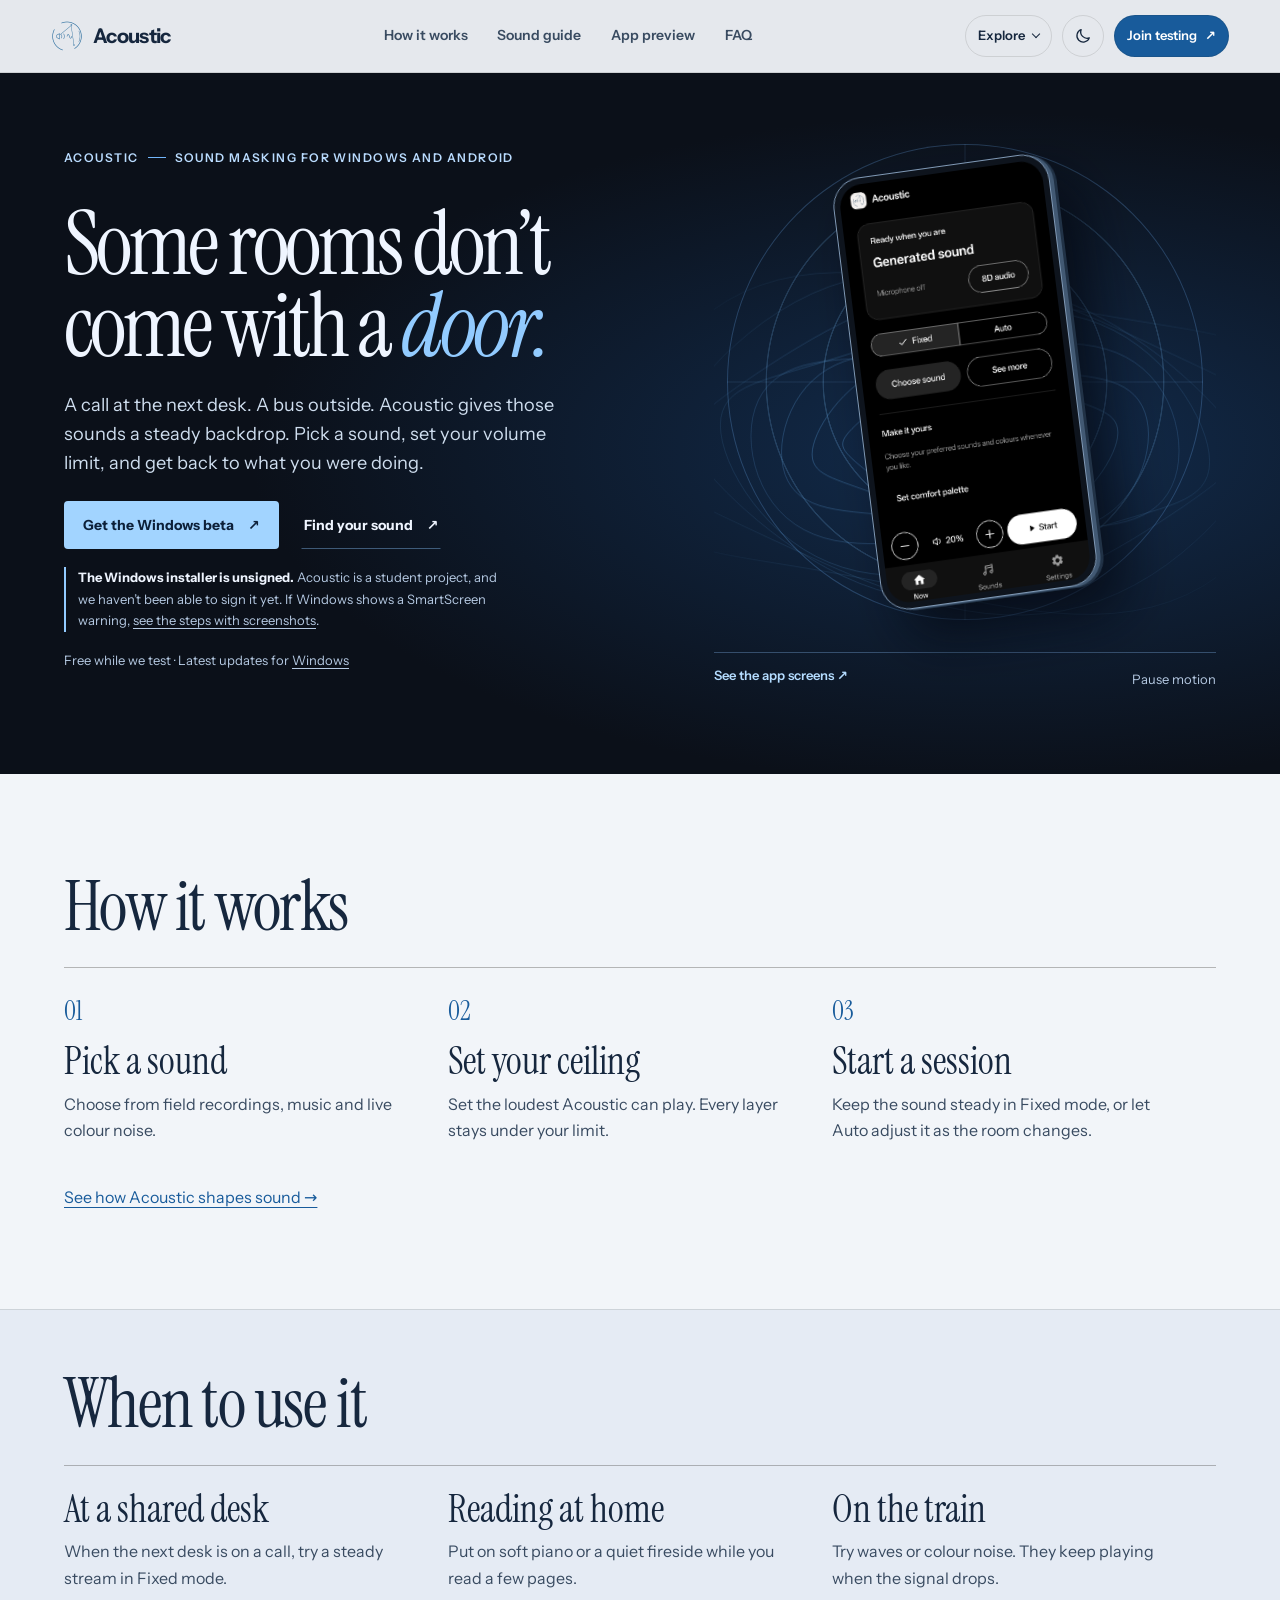
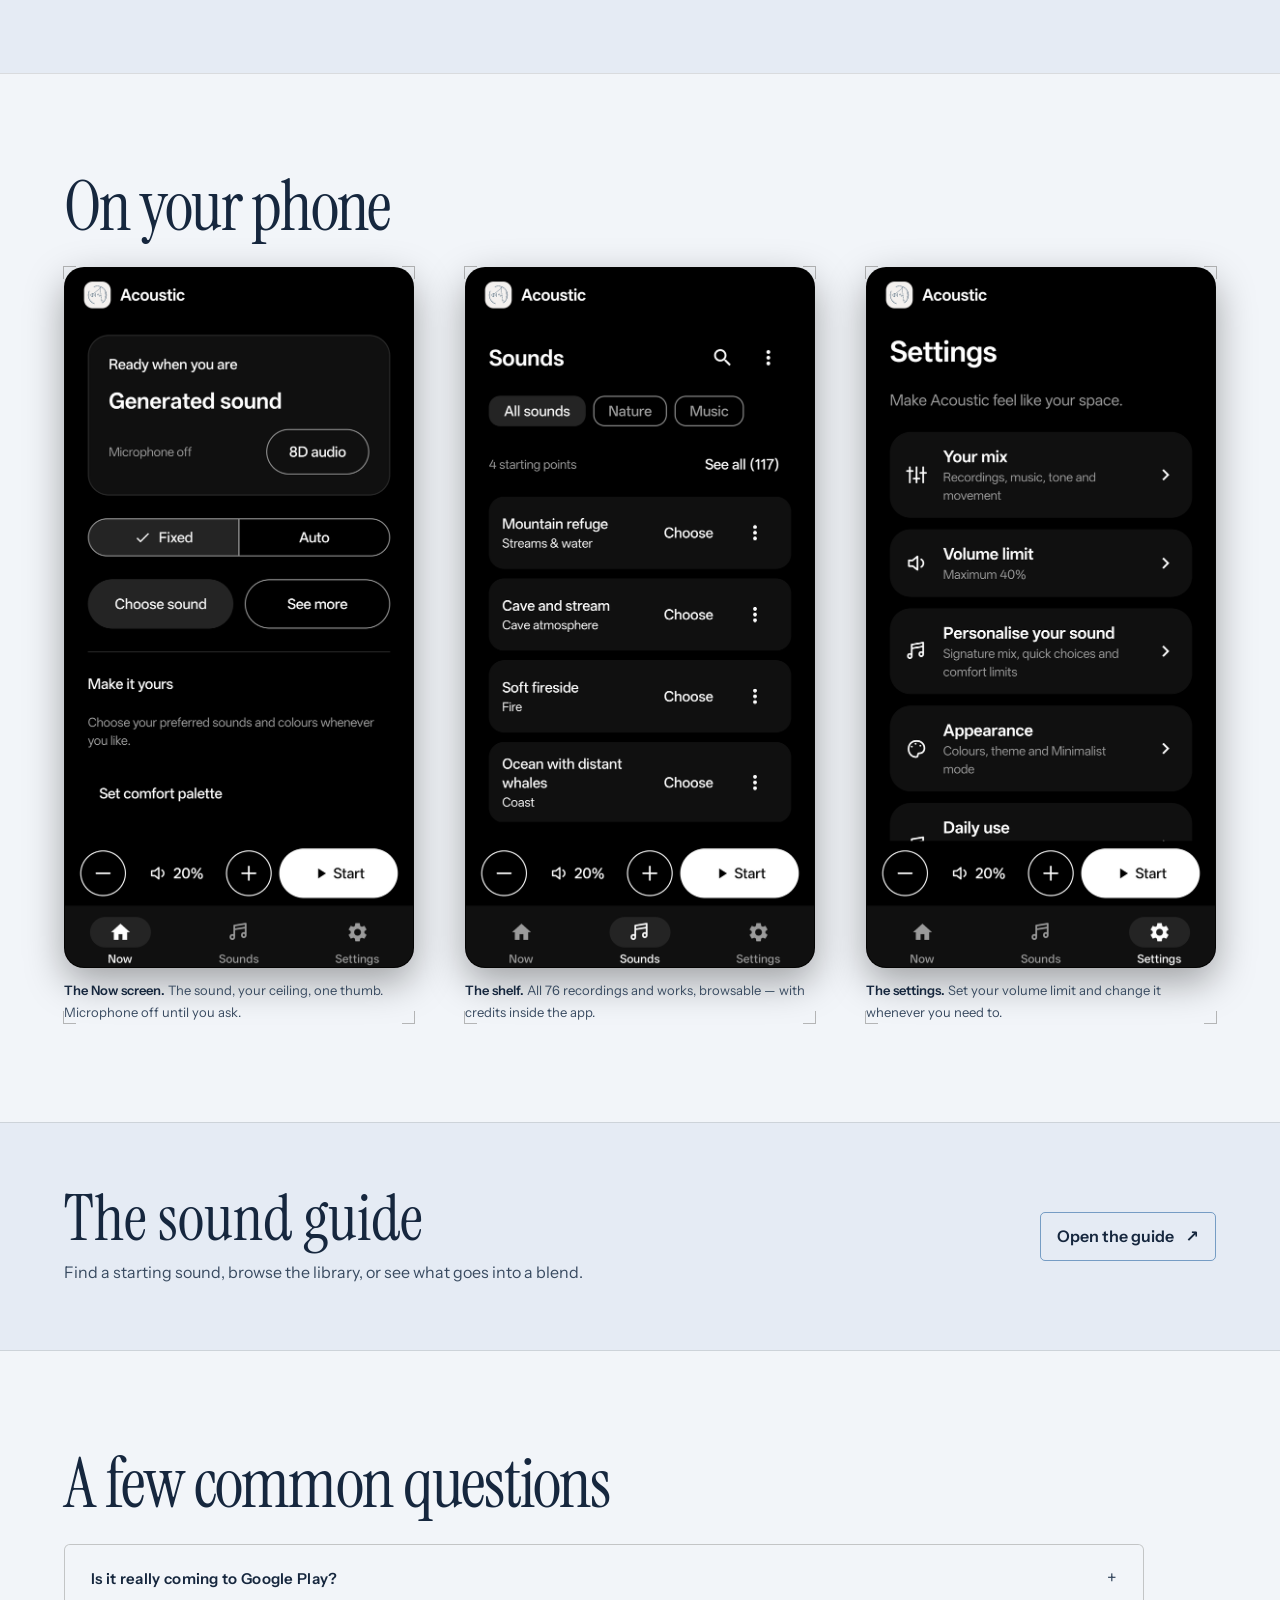
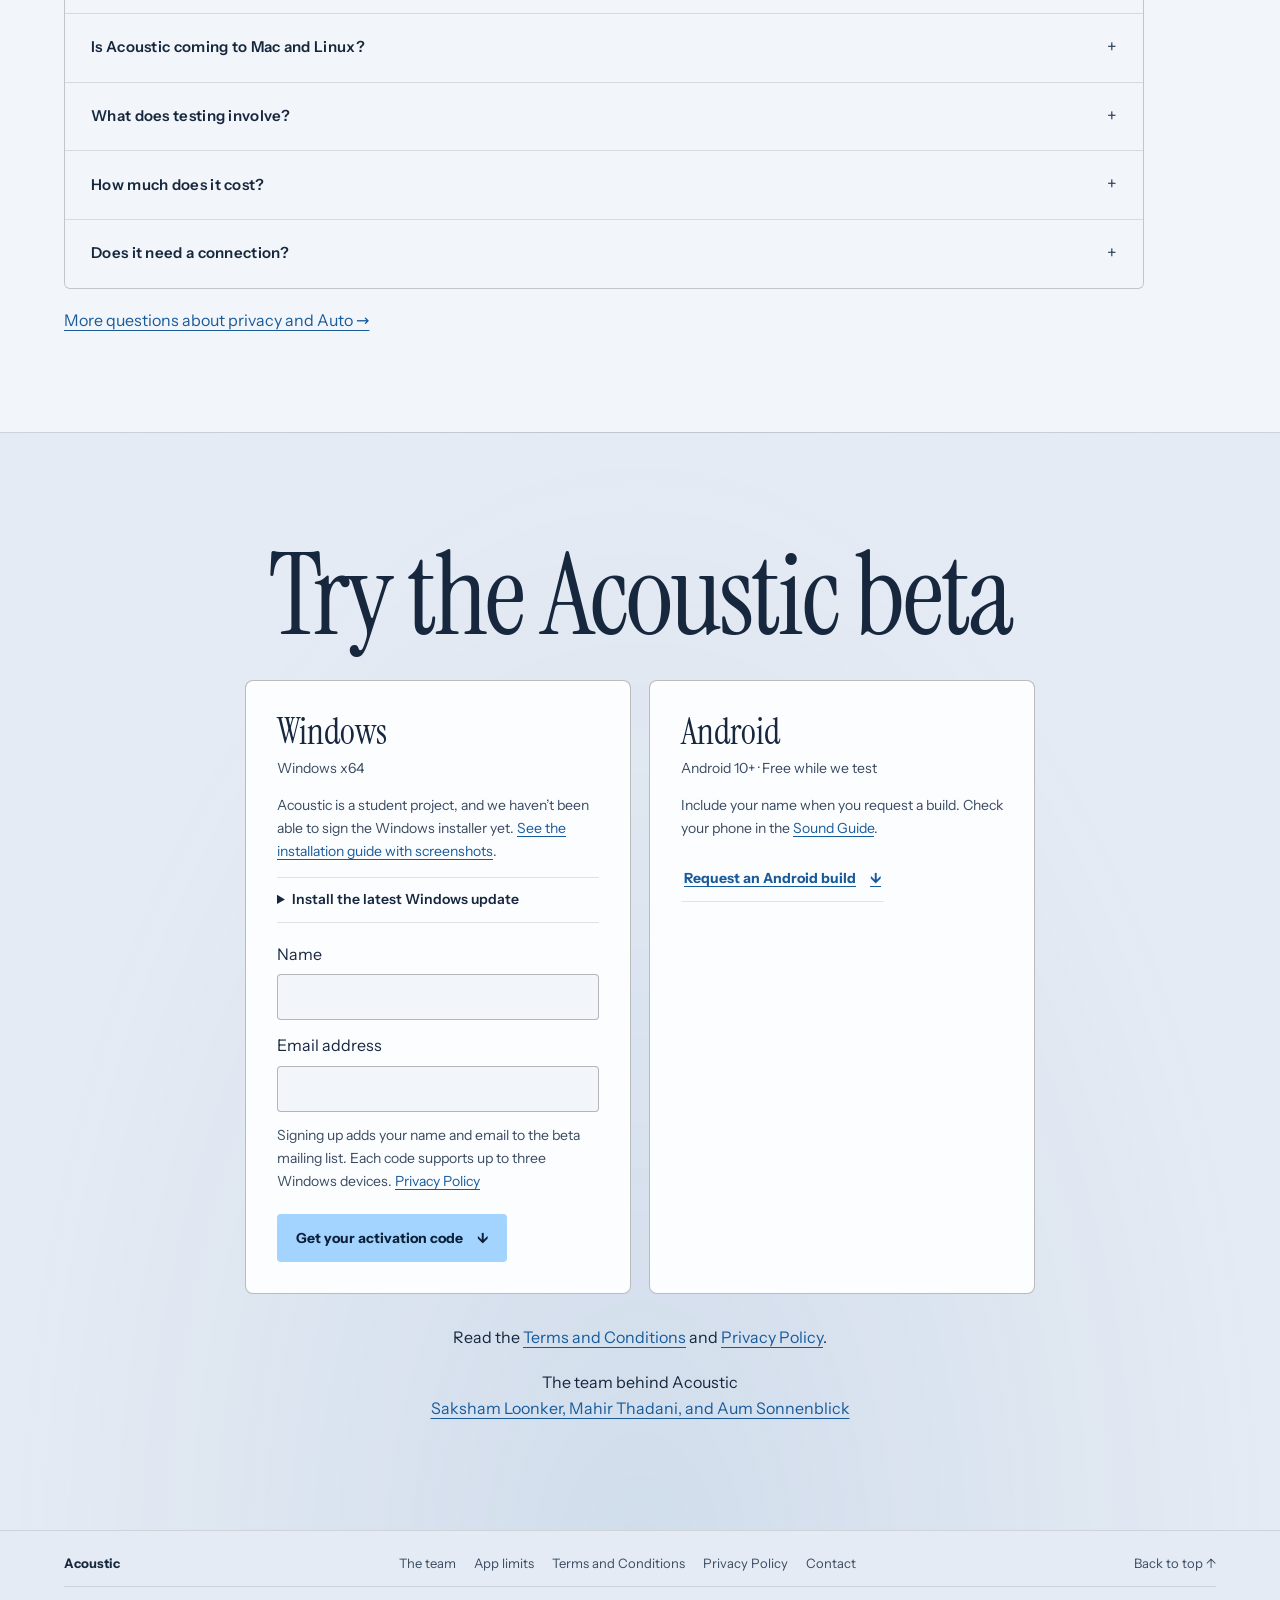
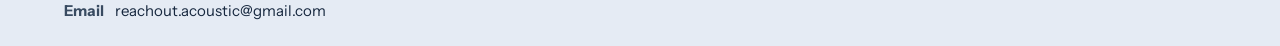
==== index.html @ 2e159227 "Pause public Mac beta downloads during startup verification" ====
<!DOCTYPE html>
<html lang="en">
<head>
  <meta charset="utf-8">
  <meta name="viewport" content="width=device-width, initial-scale=1">
  <title>Acoustic — a quieter room for noisy places</title>
  <meta name="description" content="Acoustic is a sound-masking app for Windows and Android with bundled recordings, generated noise, and a volume limit you set. Free during beta.">
  <meta name="theme-color" media="(prefers-color-scheme: light)" content="#f2f5f9">
<meta name="theme-color" media="(prefers-color-scheme: dark)" content="#0b1019">
<script>
  (function () {
    try {
      var saved = localStorage.getItem("acoustic-theme");
      var theme = (saved === "light" || saved === "dark") ? saved : (window.matchMedia("(prefers-color-scheme: light)").matches ? "light" : "dark");
      document.documentElement.setAttribute("data-theme", theme);
    } catch (e) {
      document.documentElement.setAttribute("data-theme", "dark");
    }
  })();
</script>
  <link rel="icon" type="image/png" sizes="64x64" href="favicon.png">
  <link rel="apple-touch-icon" href="apple-touch-icon.png">
  <meta property="og:type" content="website">
  <meta property="og:title" content="Acoustic — a quieter room for noisy places">
  <meta property="og:description" content="Sound masking for Windows and Android. Bundled sounds, optional Auto, and free beta access.">
  <meta property="og:image" content="assets/og-image.png">
  <meta name="twitter:card" content="summary_large_image">
  <link rel="stylesheet" href="styles.css">
</head>
<body>

<a class="skip-link" href="#top">Skip to main content</a>
<div class="circle-cursor" aria-hidden="true"><i></i><b></b></div>
<header class="site-head" id="siteHead">
  <div class="head-inner">
    <a class="site-logo" href="#top" aria-label="Acoustic home">
      <img class="logo-mark logo-ondark" src="assets/logo-mark-ondark.png" alt="" width="32" height="32">
      <img class="logo-mark logo-onlight" src="assets/logo-mark-onlight.png" alt="" width="32" height="32">
      <span class="logo-word">Acoustic</span>
    </a>
    <nav class="site-nav" aria-label="Main navigation">
      <a href="#how">How it works</a>
      <a href="guide.html">Sound guide</a>
      <a href="#app">App preview</a>
      <a href="#questions">FAQ</a>
    </nav>
    <div class="head-meta">
      <details class="nav-menu" id="sectionMenu">
        <summary>Explore <span aria-hidden="true"></span></summary>
        <nav class="nav-menu-links" aria-label="Explore Acoustic">
          <a href="#how">How it works</a>
          <a href="#app">App preview</a>
          <a href="#questions">Common questions</a>
          <a href="guide.html">Sound guide</a>
          <a href="guide.html#picker">Find your sound</a>
          <a href="#windows-update">Install latest Windows update</a>
          <a href="#mac-update" data-mac-entry hidden>Install latest Mac update</a>
          <a href="#get">Join testing</a>
        </nav>
      </details>
      <button type="button" class="theme-toggle" id="themeToggle" aria-pressed="false" aria-label="Toggle light and dark mode" title="Toggle light and dark mode">
        <svg class="theme-sun" width="18" height="18" viewBox="0 0 24 24" fill="none" stroke="currentColor" stroke-width="1.7" stroke-linecap="round" aria-hidden="true"><circle cx="12" cy="12" r="4.2"/><path d="M12 2v3M12 19v3M2 12h3M19 12h3M4 4l2 2M18 18l2 2M4 20l2-2M18 6l2-2"/></svg>
        <svg class="theme-moon" width="18" height="18" viewBox="0 0 24 24" fill="none" stroke="currentColor" stroke-width="1.7" stroke-linecap="round" stroke-linejoin="round" aria-hidden="true"><path d="M20.4 14.5A8.5 8.5 0 0 1 9.5 3.6a8.5 8.5 0 1 0 10.9 10.9z"/></svg>
      </button>
      <a class="head-cta" href="#get">Join testing <span aria-hidden="true">&nearr;</span></a>
    </div>
  </div>
  <div class="reading-progress" aria-hidden="true"></div>
</header>

<main id="top" tabindex="-1">
  <section class="hero" aria-labelledby="heroTitle">
    <div class="hero-content">
      <div class="hero-brand">
        <p class="hero-kicker">Acoustic <span aria-hidden="true"></span> Sound masking for Windows<span data-mac-entry hidden>, Mac,</span> and Android</p>
        <h1 class="hero-title" id="heroTitle">Some rooms don&rsquo;t<br>come with a <em>door.</em></h1>
        <p class="hero-sub">A call at the next desk. A bus outside. Acoustic gives those sounds a steady backdrop. Pick a sound, set your volume limit, and get back to what you were doing.</p>
        <div class="hero-actions">
          <a class="btn-primary" href="#windows-beta">Get the Windows beta <span aria-hidden="true">&nearr;</span></a>
          <a class="btn-primary" href="#mac-beta" data-mac-entry hidden>Get the Mac beta <span aria-hidden="true">&nearr;</span></a>
          <a class="btn-secondary" href="guide.html#picker">Find your sound <span aria-hidden="true">&nearr;</span></a>
        </div>
        <p class="hero-note hero-install-note"><strong>The Windows installer is unsigned.</strong> Acoustic is a student project, and we haven&rsquo;t been able to sign it yet. If Windows shows a SmartScreen warning, <a href="guide.html#windows-install">see the steps with screenshots</a>.</p>
        <p class="hero-note">Free while we test &middot; Latest updates for <a href="#windows-update">Windows</a><span data-mac-entry hidden> and <a href="#mac-update">Mac</a></span></p>
      </div>
      <figure class="hero-visual">
        <div class="phone-stage">
          <div class="phone-rings" aria-hidden="true"></div>
          <canvas class="hero-wavefield" aria-hidden="true"></canvas>
          <div class="phone-float">
            <a class="hero-phone" href="#app" aria-label="Explore the Acoustic app screens">
              <img src="assets/screenshots/now.png" alt="Acoustic&rsquo;s Now screen with sound and playback controls" width="720" height="1447" fetchpriority="high">
            </a>
          </div>
        </div>
        <figcaption>
          <a href="#app">See the app screens <span aria-hidden="true">&nearr;</span></a>
          <button class="motion-toggle" type="button" hidden>Pause motion</button>
        </figcaption>
      </figure>
    </div>
  </section>

  <section class="band" id="how">
    <div class="wrap">
      <div class="sec-head"><h2>How it works</h2></div>
      <ol class="cover-steps">
        <li><h3>Pick a sound</h3><p>Choose from field recordings, music and live colour noise.</p></li>
        <li><h3>Set your ceiling</h3><p>Set the loudest Acoustic can play. Every layer stays under your limit.</p></li>
        <li><h3>Start a session</h3><p>Keep the sound steady in Fixed mode, or let Auto adjust it as the room changes.</p></li>
      </ol>
      <p class="guide-link"><a href="guide.html#shaping">See how Acoustic shapes sound &rarr;</a></p>
    </div>
  </section>
  <section class="band room-band" aria-labelledby="roomHeading">
    <div class="wrap">
      <div class="sec-head"><h2 id="roomHeading">When to use it</h2></div>
      <ul class="cover-steps" role="list">
        <li><h3>At a shared desk</h3><p>When the next desk is on a call, try a steady stream in Fixed mode.</p></li>
        <li><h3>Reading at home</h3><p>Put on soft piano or a quiet fireside while you read a few pages.</p></li>
        <li><h3>On the train</h3><p>Try waves or colour noise. They keep playing when the signal drops.</p></li>
      </ul>
    </div>
  </section>
  <section class="band" id="app">
    <div class="wrap">
      <div class="sec-head"><h2>On your phone</h2></div>
      <div class="plates">
        <figure class="plate plate-tilt-l specimen-frame" data-ticks>
          <img src="assets/screenshots/now.png" alt="The Now screen: current sound, Fixed and Auto choices, transport controls, and volume" loading="lazy" width="720" height="1447">
          <figcaption><b>The Now screen.</b> The sound, your ceiling, one thumb. Microphone off until you ask.</figcaption>
        </figure>
        <figure class="plate plate-tilt-r specimen-frame" data-ticks>
          <img src="assets/screenshots/sounds.png" alt="Sounds screen: searchable library of field recordings and music" loading="lazy" width="720" height="1447">
          <figcaption><b>The shelf.</b> All 76 recordings and works, browsable — with credits inside the app.</figcaption>
        </figure>
        <figure class="plate plate-tilt-l2 specimen-frame" data-ticks>
          <img src="assets/screenshots/settings.png" alt="Settings screen in greyscale: appearance, volume limit, daily use" loading="lazy" width="720" height="1447">
          <figcaption><b>The settings.</b> Set your volume limit and change it whenever you need to.</figcaption>
        </figure>
      </div>
    </div>
  </section>
  <section class="cover-guide" aria-labelledby="guideHeading">
    <div class="wrap">
      <div>
        <h2 id="guideHeading">The sound guide</h2>
        <p>Find a starting sound, browse the library, or see what goes into a blend.</p>
      </div>
      <a href="guide.html">Open the guide <span aria-hidden="true">&nearr;</span></a>
    </div>
  </section>
  <section class="band" id="questions">
    <div class="wrap">
      <div class="sec-head"><h2>A few common questions</h2></div>
      <div class="qa">
        <details>
          <summary><span>Is it really coming to Google Play?</span><span class="pm" aria-hidden="true">+</span></summary>
          <p>We plan to release the Android app on Google Play. For now, you can <a href="#contact">request an Android beta build by email</a>.</p>
        </details>
        <details>
          <summary><span>Is Acoustic coming to Mac and Linux?</span><span class="pm" aria-hidden="true">+</span></summary>
          <p data-mac-faq>Yes. We plan to release Acoustic for macOS and Linux. We&rsquo;ll post beta download links here when those builds are ready.</p>
        </details>
        <details>
          <summary><span>What does testing involve?</span><span class="pm" aria-hidden="true">+</span></summary>
          <p>For Windows, sign up to get your activation code and installer. For Android, email us with the subject <b>Acoustic try-out</b> and include your name. You can stop testing at any time.</p>
        </details>
        <details>
          <summary><span>How much does it cost?</span><span class="pm" aria-hidden="true">+</span></summary>
          <p data-beta-cost>The Windows and Android betas are free.</p>
        </details>
        <details>
          <summary><span>Does it need a connection?</span><span class="pm" aria-hidden="true">+</span></summary>
          <p>Android runs offline. <span data-desktop-network>The Windows beta needs internet to activate and check access periodically.</span> Playback and sound processing happen on your device, and the sounds are bundled with the app.</p>
        </details>
      </div>
      <p class="guide-link"><a href="guide.html#questions">More questions about privacy and Auto &rarr;</a></p>
    </div>
  </section>
  <section class="access" id="get">
    <h2 class="access-title">Try the Acoustic beta</h2>
    <div class="beta-options">
      <div class="beta-option" id="windows-beta">
        <h3 data-desktop-beta-title>Windows</h3>
        <p data-windows-version>Windows x64</p>
        <p data-mac-beta-note hidden><span data-mac-version></span> &middot; <a href="#mac-beta">Get the Mac beta</a> &middot; <a href="guide.html#mac-install">Mac installation guide</a></p>
        <p>Acoustic is a student project, and we haven&rsquo;t been able to sign the Windows installer yet. <a href="guide.html#windows-install">See the installation guide with screenshots</a>.</p>
        <details class="beta-update" id="windows-update">
          <summary data-desktop-update-title>Install the latest Windows update</summary>
          <p>Use your saved activation code to download the latest installer. Quit Acoustic, then run the installer. If an older build rejects your code, update and use the same code again.</p>
          <form id="windowsUpdateForm" method="post" action="https://qsycldeqkdgteccdpsty.supabase.co/functions/v1/windows-beta">
            <div class="beta-platform" id="mac-update" data-platform-choice hidden>
              <label for="betaUpdatePlatform">Operating system</label>
              <select id="betaUpdatePlatform" name="platform">
                <option value="windows">Windows</option>
                <option value="macos">macOS</option>
              </select>
            </div>
            <label for="windowsUpdateCode">Saved activation code</label>
            <input id="windowsUpdateCode" name="activationCode" type="text" autocomplete="off" spellcheck="false" autocapitalize="off" maxlength="64" required>
            <button class="btn-primary" type="submit" disabled>Get the update <span aria-hidden="true">&darr;</span></button>
            <p class="beta-status" id="windowsUpdateStatus" role="status"></p>
            <a id="windowsUpdateDownload" class="btn-primary" hidden>Download the update <span aria-hidden="true">&darr;</span></a>
          </form>
          <p>Need an activation code? <a href="#windowsBetaForm">Sign up below</a>.</p>
        </details>
        <form id="windowsBetaForm" method="post" action="https://qsycldeqkdgteccdpsty.supabase.co/functions/v1/windows-beta">
          <div class="beta-platform" id="mac-beta" data-platform-choice hidden>
            <label for="betaSignupPlatform">Operating system</label>
            <select id="betaSignupPlatform" name="platform">
              <option value="windows">Windows</option>
              <option value="macos">macOS</option>
            </select>
          </div>
          <label for="betaName">Name</label>
          <input id="betaName" name="name" autocomplete="name" maxlength="120" required>
          <label for="betaEmail">Email address</label>
          <input id="betaEmail" name="email" type="email" autocomplete="email" maxlength="254" required>
          <div hidden><input name="website" tabindex="-1" autocomplete="off"></div>
          <p>Signing up adds your name and email to the beta mailing list. Each code supports up to three <span data-beta-device-copy>Windows devices</span>. <a href="legal.html#privacy">Privacy Policy</a></p>
          <button class="btn-primary" type="submit" disabled>Get your activation code <span aria-hidden="true">&darr;</span></button>
          <p class="beta-status" id="windowsBetaStatus" role="status"></p>
          <div id="windowsBetaResult" hidden>
            <label for="windowsBetaCode">Your activation code</label>
            <input id="windowsBetaCode" type="text" readonly spellcheck="false">
            <button id="windowsBetaCopy" type="button">Copy code</button>
            <p>Save this code somewhere private. After installing, paste it into Acoustic and choose <b>Check access</b>.</p>
            <a id="windowsBetaDownload" class="btn-primary"><span data-installer-name>Download the Windows installer</span> <span aria-hidden="true">&darr;</span></a>
          </div>
          <noscript><p>Enable JavaScript to sign up and download the Windows beta.</p></noscript>
        </form>
      </div>
      <div class="beta-option">
        <h3>Android</h3>
        <p>Android 10+ &middot; Free while we test</p>
        <p>Include your name when you request a build. Check your phone in the <a href="guide.html#compat">Sound Guide</a>.</p>
        <a class="btn-secondary" href="#contact">Request an Android build <span aria-hidden="true">&darr;</span></a>
      </div>
    </div>
    <p class="guide-link">Read the <a href="legal.html#terms">Terms and Conditions</a> and <a href="legal.html#privacy">Privacy Policy</a>.</p>
    <p class="guide-link">The team behind Acoustic<br><a href="guide.html#team">Saksham Loonker, Mahir Thadani, and Aum Sonnenblick</a></p>
  </section>
</main>
<footer class="site-foot">
  <div class="foot-bottom">
    <a class="footer-brand" href="index.html">Acoustic</a>
    <nav aria-label="Footer">
      <a href="guide.html#team">The team</a>
      <a href="guide.html#fineprint">App limits</a>
      <a href="legal.html#terms">Terms and Conditions</a>
      <a href="legal.html#privacy">Privacy Policy</a>
      <a href="#contact">Contact</a>
    </nav>
    <a href="#top">Back to top &uarr;</a>
    <p class="foot-contact" id="contact" tabindex="-1"><strong>Email</strong> <span>reachout.acoustic@gmail.com</span></p>
  </div>
</footer>
<script src="site.js" defer></script>
</body>
</html>
---- styles.css ----
/* Acoustic — dark dossier edition (content ours, scheme TransfuSion).
   Self-hosted Instrument Sans + Instrument Serif (SIL OFL). No third-party requests. */

@font-face {
  font-family: "Instrument Sans";
  font-style: normal;
  font-weight: 400 700;
  font-display: swap;
  src: url("assets/fonts/instrument-sans-var-latin.woff2") format("woff2-variations");
}
@font-face {
  font-family: "Instrument Sans";
  font-style: italic;
  font-weight: 400 700;
  font-display: swap;
  src: url("assets/fonts/instrument-sans-italic-var-latin.woff2") format("woff2-variations");
}
@font-face {
  font-family: "Instrument Serif";
  font-style: normal;
  font-weight: 400;
  font-display: swap;
  src: url("assets/fonts/instrument-serif-regular-latin.woff2") format("woff2");
}
@font-face {
  font-family: "Instrument Serif";
  font-style: italic;
  font-weight: 400;
  font-display: swap;
  src: url("assets/fonts/instrument-serif-italic-latin.woff2") format("woff2");
}

:root {
  --bg: #0b1019;
  --bg-2: #101826;
  --panel: #151f30;
  --panel-2: #1b293d;
  --ink: #eaf1fa;
  --dim: #b4c3d6;
  --faint: #aabbd0;
  --ghost: #1c1c20;
  --line: rgba(255, 255, 255, 0.08);
  --line-strong: rgba(255, 255, 255, 0.16);
  --accent: #92cbff;
  --accent-dim: rgba(146, 203, 255, .57);
  --tint: rgba(255, 255, 255, 0.02);
  --tint-2: rgba(255, 255, 255, 0.04);
  --ghostline: rgba(255, 255, 255, 0.18);
  --ghostline-hi: rgba(255, 255, 255, 0.4);
  --panel-chip: rgba(255, 255, 255, 0.06);
  --accent-tint: rgba(146, 203, 255, .10);
  --head-bg: rgba(11, 16, 25, .95);
  --foot: #080c13;
  --sage: #6f8f94;
  --err: #ff9a66;
  --ok: #bff3f8;
  --no: #ffd0b3;
  --spec-mid: #5c5c63;

  --sans: "Instrument Sans", "Avenir Next", "Segoe UI", system-ui, sans-serif;
  --serif: "Instrument Serif", Georgia, "Times New Roman", serif;
  --label: "Instrument Sans", "Avenir Next", "Segoe UI", system-ui, sans-serif;

  --r-none: 0px;
  --r-sm: 10px;

  --wrap: 1320px;
  --sp-1: 8px;
  --sp-2: 14px;
  --sp-3: 22px;
  --sp-4: 34px;
  --sp-5: 54px;
}

:root[data-theme="light"] {
  --bg: #f2f5f9;
  --bg-2: #e5ebf4;
  --panel: #fcfdff;
  --panel-2: #eaf0f7;
  --ink: #16273e;
  --dim: #394b61;
  --faint: #4b5d74;
  --ghost: #e2ded3;
  --line: rgba(38, 34, 28, 0.12);
  --line-strong: rgba(38, 34, 28, 0.3);
  --accent: #185b9b;
  --accent-dim: rgba(24, 91, 155, .54);
  --tint: rgba(38, 34, 28, 0.035);
  --tint-2: rgba(38, 34, 28, 0.06);
  --ghostline: rgba(38, 34, 28, 0.18);
  --ghostline-hi: rgba(38, 34, 28, 0.42);
  --panel-chip: rgba(38, 34, 28, 0.05);
  --accent-tint: rgba(24, 91, 155, .10);
  --head-bg: rgba(242, 245, 249, .95);
  --foot: #e5ebf4;
  --sage: #5f6b66;
  --err: #a9441f;
  --ok: #0e6f57;
  --no: #8a3a1c;
  --spec-mid: #a9a495;
}

* { margin: 0; padding: 0; box-sizing: border-box; }
html { background: var(--bg); overflow-x: clip; -webkit-text-size-adjust: 100%; scroll-padding-top: 88px; }
@media (prefers-reduced-motion: no-preference) { html { scroll-behavior: smooth; } }
body {
  background: var(--bg); color: var(--ink);
  font-family: var(--sans); font-weight: 400; font-size: 16px;
  line-height: 1.65; overflow-x: clip;
  -webkit-font-smoothing: antialiased; text-rendering: optimizeLegibility;
}
@supports not (overflow-x: clip) { html, body { overflow-x: hidden; } }

::selection { background: var(--ink); color: var(--bg); }
a { color: inherit; text-decoration: none; }
button { font: inherit; color: inherit; background: none; border: none; cursor: pointer; }
:focus-visible { outline: 2px solid var(--accent); outline-offset: 4px; border-radius: 2px; }
.mono { font-family: var(--label); font-weight: 600; }
.dim { color: var(--dim); }
.wrap { max-width: var(--wrap); margin: 0 auto; padding: 0 clamp(20px, 5vw, 80px); }
@media (max-width: 700px) { .wrap { padding: 0 18px; } }

/* corner reticle ticks */
.specimen-frame { position: relative; }
.tick { position: absolute; width: 13px; height: 13px; border: 0 solid var(--line-strong); pointer-events: none; }
.tick.tl { top: -1px; left: -1px; border-top-width: 1px; border-left-width: 1px; }
.tick.tr { top: -1px; right: -1px; border-top-width: 1px; border-right-width: 1px; }
.tick.bl { bottom: -1px; left: -1px; border-bottom-width: 1px; border-left-width: 1px; }
.tick.br { bottom: -1px; right: -1px; border-bottom-width: 1px; border-right-width: 1px; }
figure.specimen-frame .tick, .blend-detail .tick, .fig-card .tick { border-color: var(--line-strong); }

/* ============ sections: dossier furniture ============ */
.band { position: relative; padding: clamp(64px, 11vh, 112px) 0; z-index: 2; }
.band + .band { border-top: 1px solid var(--line); }
.band-tight { padding: clamp(60px, 9vh, 90px) 0; }

.sec-head { margin-bottom: 26px; }
.sec-head h2 {
  font-family: var(--serif); font-weight: 400;
  font-size: clamp(42px, 5.4vw, 76px); line-height: .99; letter-spacing: -.025em;
  text-wrap: balance;
}
.sec-strap { color: var(--dim); max-width: 60ch; font-size: 17px; margin: 0 0 clamp(24px, 5vh, 46px); }

/* ============ contents page (Inside) ============ */
.contents { list-style: none; border-top: 1px solid var(--line); }
.contents-row {
  display: grid; grid-template-columns: 60px minmax(0,1fr) auto; gap: clamp(16px, 3vw, 36px);
  align-items: baseline; padding: clamp(20px, 3.2vh, 30px) 0; border-bottom: 1px solid var(--line);
}
.contents-row:last-child { border-bottom: 1px solid var(--line); }
.contents-n { font-family: var(--serif); font-size: 2.1rem; font-weight: 400; color: var(--ink); line-height: 1; letter-spacing: -.01em; }
.contents-row:nth-child(2) .contents-n { color: var(--accent); }
.contents-body h3 { font-weight: 600; font-size: 15px; letter-spacing: .04em; text-transform: uppercase; margin-bottom: 4px; color: var(--ink); }
.contents-body p { color: var(--dim); font-size: 13.5px; margin: 0; }
.contents-tag { font-family: var(--label); font-size: 8.5px; letter-spacing: .22em; text-transform: uppercase; color: var(--faint); white-space: nowrap; }
@media (max-width: 700px) { .contents-row { grid-template-columns: 44px minmax(0,1fr); } .contents-tag { display: none; } .contents-n { font-size: 1.45rem; } }

/* shelf index */
.shelf-index { border: 1px solid var(--line); background: var(--panel); padding: clamp(22px, 3.4vw, 40px); margin: clamp(28px, 4vh, 48px) 0; }
.shelf-line { margin: 0 0 var(--sp-4); color: var(--dim); font-size: 14px; max-width: 60ch; }
.shelf-line b { color: var(--ink); font-weight: 600; }
.shelf-filter { display: grid; gap: 10px; margin-bottom: var(--sp-3); }
.shelf-filter-label { margin: 0; font-family: var(--label); font-size: 8.5px; letter-spacing: .26em; text-transform: uppercase; color: var(--faint); }
.shelf-chips { display: flex; flex-wrap: wrap; gap: 6px; }
.shelf-chip {
  font-family: var(--label); font-size: 10px; font-weight: 600; letter-spacing: .1em; cursor: pointer;
  color: var(--dim); background: transparent; border: 1px solid var(--line);
  padding: 7px 13px; border-radius: var(--r-sm); transition: all .2s ease;
}
.shelf-chip:hover { color: var(--ink); border-color: var(--line-strong); }
.shelf-chip[aria-pressed="true"] { color: var(--accent); border-color: var(--accent-dim); background: var(--accent-tint); }
.shelf-search-line { display: flex; align-items: center; gap: 12px; flex-wrap: wrap; margin: 0 0 var(--sp-2); }
.shelf-search-line label { font-family: var(--label); font-size: 8.5px; letter-spacing: .26em; text-transform: uppercase; color: var(--faint); }
.shelf-search-line input {
  font-family: var(--label); font-size: 11px; color: var(--ink); background: var(--panel-2);
  border: 1px solid var(--line); border-radius: var(--r-sm);
  padding: 10px 14px; min-width: 240px; flex: 1; max-width: 340px;
}
.shelf-search-line input:focus-visible { border-color: var(--accent-dim); }
.shelf-count-line { margin: 0 0 var(--sp-2); font-family: var(--label); font-size: 10px; letter-spacing: .12em; text-transform: uppercase; color: var(--dim); }
.shelf-count-line b { color: var(--accent); font-weight: 600; }
.shelf-list { display: grid; max-height: 350px; overflow-y: auto; border-top: 1px solid var(--line); }
.shelf-list:focus { outline: 1px solid var(--accent-dim); outline-offset: 2px; }
.shelf-row { display: flex; align-items: baseline; gap: 12px; flex-wrap: wrap; padding: 9px 2px; border-bottom: 1px solid var(--line); font-size: 13px; }
.shelf-row-t { color: var(--ink); font-weight: 600; }
.shelf-row-m { font-family: var(--label); font-size: 10px; color: var(--faint); letter-spacing: .06em; }
.shelf-row-b { margin-left: auto; font-family: var(--label); font-size: 9px; letter-spacing: .1em; color: var(--accent); border: 1px solid var(--accent-dim); border-radius: var(--r-sm); padding: 2px 8px; text-transform: uppercase; max-width: 100%; }
.shelf-empty { color: var(--dim); font-size: 13px; padding: var(--sp-3) 0; margin: 0; }
@media (max-width: 600px) { .shelf-row-b { margin-left: 0; } .shelf-search-line input { min-width: 0; max-width: none; } }

.shelf-key-line { margin: 0 0 var(--sp-3); padding: var(--sp-3) var(--sp-4); background: var(--panel-2); border-left: 1px solid var(--accent-dim); }
.shelf-key-line p { margin: 0; font-size: 13px; color: var(--dim); max-width: 60rem; }
.shelf-key-line b { color: var(--ink); font-weight: 600; }

/* spectrum */
.spectrum { display: grid; grid-template-columns: minmax(0,.95fr) minmax(0,1.05fr); gap: var(--sp-4); align-items: start; margin-bottom: clamp(32px, 5vh, 56px); }
@media (max-width: 980px) { .spectrum { grid-template-columns: minmax(0,1fr); } }
.spectrum-copy h3 { font-family: var(--serif); font-weight: 400; font-size: clamp(24px, 2.6vw, 36px); line-height: 1.08; letter-spacing: 0; margin: 0 0 var(--sp-2); }
.spectrum-copy p { color: var(--dim); font-size: 14px; margin: 0 0 var(--sp-2); max-width: 42rem; }
.spectrum-hint { color: var(--faint) !important; font-size: .84rem !important; }
.spectrum-panel { min-width: 0; background: var(--panel); border: 1px solid var(--line); padding: clamp(20px, 3vw, 36px); }
.spectrum-opts { display: flex; flex-wrap: wrap; gap: 6px; align-items: center; margin-bottom: var(--sp-3); }
.spectrum-label { margin: 0 6px 0 0; font-family: var(--label); font-size: 8.5px; letter-spacing: .26em; text-transform: uppercase; color: var(--faint); }
.spectrum-opts button {
  font-family: var(--label); font-size: 10px; letter-spacing: .1em; cursor: pointer;
  border: 1px solid var(--line); background: transparent; color: var(--dim);
  padding: 7px 13px; border-radius: var(--r-sm); transition: all .2s ease;
}
.spectrum-opts button:hover { color: var(--ink); border-color: var(--line-strong); }
.spectrum-opts button[aria-pressed="true"] { color: var(--accent); border-color: var(--accent-dim); background: var(--accent-tint); }
.spectrum-bars { display: grid; gap: 9px; margin-bottom: var(--sp-2); }
.spec-row { display: grid; grid-template-columns: 12rem minmax(0,1fr); gap: 10px; align-items: center; }
@media (max-width: 1100px) { .spec-row { grid-template-columns: 9rem minmax(0,1fr); } }
@media (max-width: 900px) { .spec-row { grid-template-columns: 12rem minmax(0,1fr); } }
@media (max-width: 600px) { .spec-row { grid-template-columns: minmax(0,1fr); gap: 4px; } }
.spec-name { font-size: 12px; color: var(--ink); font-weight: 600; overflow-wrap: anywhere; }
.spec-track { display: flex; height: 12px; overflow: hidden; background: var(--ghost); }
.spec-seg { display: block; height: 100%; }
.spec-low { background: var(--ink); }
.spec-mid { background: var(--spec-mid); }
.spec-high { background: var(--accent); }
.spectrum-read { margin: 0; font-size: 12px; color: var(--dim); }
.spectrum-key { display: flex; gap: 8px 16px; flex-wrap: wrap; font-family: var(--label); font-size: 9px; letter-spacing: .14em; text-transform: uppercase; color: var(--faint); margin: 0 0 var(--sp-3); padding: 0; list-style: none; }
.spectrum-key li { display: flex; align-items: center; gap: 7px; }
.swatch { width: 10px; height: 10px; display: block; flex: none; }

/* blend shelf */
.blend-grid { display: grid; grid-template-columns: 280px minmax(0,1fr); gap: var(--sp-4); align-items: start; }
@media (max-width: 900px) { .blend-grid { grid-template-columns: minmax(0,1fr); } }
.blend-list { display: grid; gap: 4px; }
@media (max-width: 900px) { .blend-list { display: flex; flex-wrap: wrap; gap: 6px; } }
.blend-tab {
  font-family: var(--label); text-align: left; cursor: pointer;
  background: transparent; color: var(--dim); border: 1px solid var(--line);
  padding: 11px 14px; font-size: 10px; letter-spacing: .08em; text-transform: uppercase;
  display: flex; align-items: baseline; gap: 10px; transition: all .2s ease;
}
.blend-tab .bt-no { font-size: 8.5px; color: var(--faint); }
.blend-tab:hover { color: var(--ink); border-color: var(--line-strong); }
.blend-tab[aria-pressed="true"] { color: var(--accent); border-color: var(--accent-dim); background: var(--accent-tint); }
.blend-tab[aria-pressed="true"] .bt-no { color: var(--accent-dim); }
@media (max-width: 900px) { .blend-tab { padding: 8px 12px; } .blend-tab .bt-no { display: none; } }
.blend-detail { background: var(--panel); border: 1px solid var(--line); padding: clamp(22px, 3vw, 40px); min-height: 280px; }
.blend-hint { color: var(--dim); margin: 0; font-size: 14px; }
.blend-detail h3 { font-family: var(--serif); font-weight: 400; font-size: clamp(28px, 3.2vw, 44px); line-height: 1.02; margin: 0 0 6px; letter-spacing: 0; }
.blend-sub { font-family: var(--label); font-size: 9px; letter-spacing: .3em; text-transform: uppercase; color: var(--accent); margin: 0 0 var(--sp-3); }
.blend-amounts { display: grid; gap: 12px; margin: 0 0 var(--sp-3); }
.blend-amt { display: grid; gap: 5px; }
.blend-amt-top { display: flex; justify-content: space-between; align-items: baseline; gap: 12px; font-size: 13px; }
.blend-amt-top b { color: var(--ink); font-weight: 600; }
.blend-amt-top .pct { font-family: var(--label); font-size: 11px; color: var(--accent); }
.blend-amt-top .meta { font-family: var(--label); font-size: 9px; color: var(--faint); letter-spacing: .1em; text-transform: uppercase; }
.blend-bar { height: 6px; background: var(--ghost); overflow: hidden; }
.blend-bar span { display: block; height: 100%; background: var(--accent); }
.blend-amt.accent .blend-bar span { background: var(--ink); }
.blend-sum { font-size: 13px; color: var(--dim); border-top: 1px solid var(--line); padding-top: 12px; margin: 0; }
.blend-sum b { color: var(--ink); font-weight: 600; }
.blend-note { margin-top: var(--sp-3); color: var(--dim); font-size: 13px; max-width: 46rem; }

/* ============ how it works ============ */
.how-grid { display: grid; grid-template-columns: minmax(0,1fr) minmax(0,1fr); gap: var(--sp-5); align-items: center; }
@media (max-width: 980px) { .how-grid { grid-template-columns: minmax(0,1fr); } }
.steps { display: grid; gap: 0; border-top: 1px solid var(--line); }
.step { display: flex; gap: var(--sp-3); align-items: flex-start; padding: var(--sp-3) 0; border-bottom: 1px solid var(--line); }
.step-no { flex: none; font-family: var(--serif); font-style: italic; font-size: 2.4rem; font-weight: 400; line-height: 1; color: transparent; -webkit-text-stroke: 1px var(--ghostline-hi); width: 3.4rem; }
.step h3 { font-weight: 600; font-size: 17px; letter-spacing: .06em; text-transform: uppercase; margin: 0 0 4px; color: var(--ink); }
.step p { margin: 0; color: var(--dim); font-size: 14px; }
.fig-card { background: var(--panel); border: 1px solid var(--line); padding: var(--sp-3); }
.fig-card canvas { display: block; width: 100%; height: auto; }
.fig-cap { margin-top: var(--sp-2); padding-top: var(--sp-2); border-top: 1px solid var(--line); font-size: 13px; color: var(--dim); }
.fig-cap b { color: var(--ink); font-weight: 600; }

/* ============ picker ============ */
.picker { border: 1px solid var(--line); background: var(--panel); padding: clamp(22px, 3.4vw, 40px); display: grid; gap: var(--sp-4); max-width: 960px; }
.picker-q { display: grid; gap: 10px; }
.picker-label { font-family: var(--label); font-size: 9px; letter-spacing: .28em; text-transform: uppercase; color: var(--faint); margin: 0; }
.picker-opts { display: flex; flex-wrap: wrap; gap: 6px; }
.picker-opts button {
  font-family: var(--label); font-size: 10px; letter-spacing: .06em; color: var(--dim);
  border: 1px solid var(--line); padding: 11px 16px; border-radius: var(--r-sm); transition: all .2s ease;
}
.picker-opts button:hover { color: var(--ink); border-color: var(--line-strong); }
.picker-opts button[aria-pressed="true"] { color: var(--accent); border-color: var(--accent-dim); background: var(--accent-tint); }
.picker-result { border: 1px solid var(--line); border-left: 1px solid var(--accent); background: var(--panel-2); padding: 18px 20px; min-height: 4.5em; display: grid; gap: 6px; align-content: center; }
.picker-result strong { font-weight: 600; font-size: 16px; color: var(--ink); letter-spacing: .02em; }
.picker-result span { color: var(--dim); font-size: 14px; }
.picker-result[data-ready="false"] strong { color: var(--faint); font-weight: 600; }
.picker-jump { justify-self: start; margin-top: 6px; font-family: var(--label); font-size: 10px; letter-spacing: .12em; text-transform: uppercase; cursor: pointer; color: var(--accent); border: 1px solid var(--accent-dim); padding: 8px 13px; transition: all .2s ease; }
.picker-jump:hover { background: var(--accent-tint); }

/* ============ benches (drawn, not rendered) ============ */
.rig-band { background: var(--bg-2); }


/* practice benches */
.tools-grid { display: grid; grid-template-columns: repeat(2, minmax(0,1fr)); gap: 1px; background: var(--line); border: 1px solid var(--line); margin-top: var(--sp-4); }
@media (max-width: 980px) { .tools-grid { grid-template-columns: minmax(0,1fr); } }
.tool { background: var(--bg); }
.tool-frame { padding: var(--sp-2) var(--sp-2) 0; }
.tool-frame canvas { display: block; width: 100%; height: auto; }
.tool-body { padding: var(--sp-3); display: grid; gap: var(--sp-2); }
.tool-kicker { margin: 0; font-family: var(--label); font-size: 9px; letter-spacing: .3em; text-transform: uppercase; color: var(--accent); }
.tool-read { margin: 0; font-size: 13px; color: var(--dim); min-height: 3em; }
.tool-read b { color: var(--ink); font-weight: 600; }
.tool-read code { font-family: var(--sans); font-weight: 600; font-variant-numeric: tabular-nums; color: var(--accent); font-size: 12px; }
.tool-ctl { display: flex; align-items: center; gap: 12px; flex-wrap: wrap; }
.tool-ctl label { font-family: var(--label); font-size: 9px; letter-spacing: .22em; text-transform: uppercase; color: var(--faint); }
.tool-ctl input[type="range"] { flex: 1; min-width: 140px; accent-color: var(--accent); }
.tool-ctl output { font-family: var(--label); font-size: 11px; color: var(--ink); min-width: 8ch; }
.compare-note { margin-top: var(--sp-3); color: var(--faint); font-size: 13px; max-width: 46rem; }

/* ============ screenshots: the specimen plates ============ */
.plates { display: grid; grid-template-columns: repeat(3, minmax(0,1fr)); gap: clamp(24px, 4vw, 60px); }
@media (max-width: 900px) { .plates { grid-template-columns: minmax(0,1fr); max-width: 360px; margin: 0 auto; } }
.plate { margin: 0; position: relative; }
.plate img { display: block; width: 100%; height: auto; border: 1px solid var(--line); background: #000; filter: brightness(.82) contrast(1.08); }
.plate figcaption { margin-top: 12px; font-size: 13px; color: var(--dim); }
.plate figcaption b { color: var(--ink); font-weight: 600; }
.plate-no {
  position: absolute; bottom: 64px; right: 6px; font-family: var(--serif); font-style: italic; font-size: clamp(72px, 9vw, 130px); font-weight: 400; line-height: 1;
  color: transparent; -webkit-text-stroke: 1px var(--ghostline); user-select: none; pointer-events: none; z-index: 1;
}
.plate-tilt-l, .plate-tilt-r, .plate-tilt-l2 { transform: none; }

/* ============ a day with acoustic ============ */
.day-grid { display: grid; grid-template-columns: repeat(2, minmax(0,1fr)); gap: 0; border-top: 1px solid var(--line); }
.day-item { display: flex; gap: var(--sp-3); align-items: baseline; padding: var(--sp-4) var(--sp-3) var(--sp-4) 0; border-bottom: 1px solid var(--line); }
.day-item-out { padding-left: 6%; }
.day-time { flex: none; font-family: var(--label); font-size: 11px; letter-spacing: .2em; color: var(--accent); border: 1px solid var(--accent-dim); border-radius: var(--r-none); padding: 5px 11px; margin: 0; }
.day-body { margin: 0; color: var(--dim); font-size: 15px; line-height: 1.7; }
.day-body b { color: var(--ink); font-weight: 600; }
@media (max-width: 900px) { .day-grid { grid-template-columns: minmax(0,1fr); } .day-item-out { padding-left: 0; } }
.manifesto {
  margin: clamp(44px, 8vh, 84px) auto 0; max-width: 62rem; text-align: center;
  font-family: var(--serif);
  font-size: clamp(2.2rem, 5vw, 4.3rem); line-height: 1.04;
  letter-spacing: .002em; text-transform: none; color: var(--ink);
}
.manifesto em { font-style: italic; color: transparent; -webkit-text-stroke: 1px var(--ghostline-hi); }
.scribble { display: none; }

/* ============ anatomy: file card ============ */
.anatomy { display: grid; grid-template-columns: repeat(4, minmax(0,1fr)); gap: 1px; background: var(--line); border: 1px solid var(--line); }
@media (max-width: 980px) { .anatomy { grid-template-columns: repeat(2, minmax(0,1fr)); } }
@media (max-width: 600px) { .anatomy { grid-template-columns: minmax(0,1fr); } }
.anatomy-step { background: var(--bg); padding: clamp(20px, 3vw, 34px); position: relative; }
.anatomy-step::after { content: none; }
.anatomy-step code { font-family: var(--serif); font-style: italic; font-size: 15px; color: var(--accent); letter-spacing: .02em; }
.anatomy-step h3 { font-weight: 600; font-size: 15px; letter-spacing: .04em; text-transform: uppercase; margin: 12px 0 6px; color: var(--ink); }
.anatomy-step p { margin: 0; color: var(--dim); font-size: 13px; }

/* ============ compare ============ */
.compare-scroll { overflow-x: auto; border: 1px solid var(--line); }
.compare { width: 100%; border-collapse: collapse; font-size: 13px; background: var(--panel); min-width: 720px; }
.compare thead th { text-align: left; font-weight: 600; font-size: 13px; letter-spacing: .03em; padding: 16px 18px; border-bottom: 1px solid var(--line-strong); background: var(--panel-2); color: var(--ink); }
.compare thead th:first-child { width: 22%; }
.compare thead th span { display: block; font-family: var(--label); font-weight: 600; font-size: 8.5px; color: var(--accent); letter-spacing: .22em; text-transform: uppercase; margin-top: 3px; }
.compare tbody th { text-align: left; padding: 13px 18px; color: var(--dim); font-weight: 600; border-bottom: 1px solid var(--line); font-size: 12px; }
.compare td { padding: 13px 18px; color: var(--dim); border-bottom: 1px solid var(--line); }
.compare td b { color: var(--ink); font-weight: 600; }
.compare tbody tr:last-child th, .compare tbody tr:last-child td { border-bottom: 0; }
.compare tbody tr:nth-child(even) { background: var(--tint); }
.compare-note { margin-top: var(--sp-3); color: var(--dim); font-size: 13px; max-width: 46rem; }
.compare-note a { color: var(--accent); text-decoration: underline; text-underline-offset: 3px; }

/* ============ fine print: the dossier card ============ */
.fineprint-wrap::before {
  content: "ACOUSTIC / FINE PRINT / V0.23.0"; position: absolute; top: 10px; right: 14px;
  font-family: var(--label); font-size: 8px; letter-spacing: .3em; color: var(--faint);
}
.promise-grid { display: grid; grid-template-columns: repeat(2, minmax(0,1fr)); gap: clamp(24px, 4vw, 56px); }
@media (max-width: 900px) { .promise-grid { grid-template-columns: minmax(0,1fr); } }
.promise-card h3 { font-weight: 600; font-size: 14px; letter-spacing: .22em; text-transform: uppercase; margin: 0 0 var(--sp-2); color: var(--accent); }
.promise-card.bad h3 { color: var(--err); }
.promise-list { list-style: none; margin: 0; padding: 0; display: grid; gap: 13px; }
.promise-list li { display: flex; gap: 12px; align-items: flex-start; color: var(--dim); font-size: 13.5px; }
.promise-list b { color: var(--ink); font-weight: 600; }
.promise-list svg { flex: none; margin-top: 2px; stroke: var(--accent); }
.promise-card.bad .promise-list svg { stroke: var(--err); }

/* ============ team ============ */
.team-triangle { display: grid; gap: clamp(16px, 3vw, 26px); justify-items: center; }
.team-triangle > .member:first-child { width: min(430px, 100%); }
.team-row { display: grid; grid-template-columns: repeat(2, minmax(0,1fr)); gap: clamp(16px, 3vw, 26px); width: min(760px, 100%); }
@media (max-width: 640px) { .team-row { grid-template-columns: minmax(0,1fr); } }
.member { background: var(--bg); padding: clamp(24px, 3vw, 40px); border: 1px solid var(--line); }
.team-triangle .member {
  background: var(--tint);
  border-color: rgba(233,196,106,.18);
}
.team-triangle .member-role { color: var(--dim); }
.monogram {
  width: 56px; height: 56px; display: grid; place-items: center;
  font-family: var(--label); font-weight: 400; font-size: 20px;
  color: var(--accent); border: 1px solid var(--accent-dim); margin-bottom: var(--sp-2);
}
.monogram-dim {
  background: transparent; border-color: rgba(233,196,106,.4); color: #c9b579;
}
.member h3 { font-family: var(--serif); font-weight: 400; font-size: 21px; margin: 0 0 4px; letter-spacing: 0; }
.member-role { font-family: var(--label); font-size: 8.5px; letter-spacing: .22em; text-transform: uppercase; color: var(--faint); margin: 0 0 14px; }
.team-note { margin-top: var(--sp-4); color: var(--faint); font-family: var(--label); font-size: 10px; letter-spacing: .2em; text-transform: uppercase; }

/* ============ compat ============ */
.compat-card {
  display: grid; grid-template-columns: minmax(0,1.1fr) minmax(0,1fr); gap: var(--sp-5); align-items: center;
  border: 1px solid var(--line); background: radial-gradient(ellipse at 50% 120%, var(--accent-tint) 0%, rgba(5,5,6,0) 60%), var(--panel);
  padding: clamp(28px, 4.5vw, 64px); min-width: 0;
}
@media (max-width: 900px) { .compat-card { grid-template-columns: minmax(0,1fr); gap: var(--sp-4); } }
.compat-card h2 { font-family: var(--serif); font-weight: 400; font-size: clamp(30px, 3.6vw, 50px); letter-spacing: 0; text-transform: none; line-height: 1.05; margin: var(--sp-1) 0 var(--sp-2); color: var(--ink); }
.compat-card p { color: var(--dim); margin: 0; max-width: 46rem; }
.compat-card .eyebrow,
.compat-card .sec-strap { color: var(--faint); }
.compat-form { display: grid; gap: 12px; min-width: 0; }
.compat-form label { font-family: var(--label); font-size: 9px; letter-spacing: .28em; text-transform: uppercase; color: var(--faint); }
.compat-form select {
  font-family: var(--label); font-size: 12px; max-width: 100%; min-width: 0; color: var(--ink);
  background: var(--panel-2); border: 1px solid var(--line); padding: 14px 16px; border-radius: var(--r-sm);
}
.compat-result { display: block; min-height: 3.4em; max-width: 100%; border: 1px solid var(--line); border-left: 1px solid var(--accent); padding: 14px 16px; color: var(--dim); font-size: 13px; }
.compat-result.ok { border-left-color: var(--accent); color: var(--ok); }
.compat-result.no { border-left-color: var(--err); color: var(--no); }


/* ============ questions: hairline grid FAQ ============ */
.qa { display: grid; gap: 1px; background: var(--line); border: 1px solid var(--line); max-width: 1080px; }
.qa details { background: var(--bg); padding: 2px clamp(16px, 2.2vw, 26px); transition: background .2s ease; }
.qa details[open] { background: var(--panel); }
.qa summary { cursor: pointer; list-style: none; padding: 17px 0; display: flex; justify-content: space-between; gap: var(--sp-3); align-items: center; font-weight: 600; font-size: 15px; color: var(--ink); letter-spacing: .02em; }
.qa summary::-webkit-details-marker { display: none; }
.qa summary .pm { flex: none; font-family: var(--label); font-weight: 400; font-size: 18px; color: var(--dim); transition: transform .25s ease, color .25s ease; width: auto; height: auto; border: 0; background: none; }
.qa details[open] summary .pm { transform: rotate(45deg); color: var(--accent); }
.qa details p { margin: 0 0 17px; color: var(--dim); max-width: 60rem; font-size: 13.5px; }

/* ============ the access (CTA) ============ */
.access {
  display: grid; place-items: center; text-align: center;
  padding: clamp(80px, 12vh, 150px) 24px; border-top: 1px solid var(--line); position: relative; z-index: 2;
}
.access-title {
  font-family: var(--serif);
  font-size: clamp(52px, 9vw, 120px); line-height: .95;
  font-weight: 400;
  margin: 0 0 30px; color: var(--ink); letter-spacing: -.025em; text-wrap: balance;
}
.access-sub { font-weight: 400; font-size: clamp(15px, 1.3vw, 18px); line-height: 1.75; color: var(--dim); max-width: 46ch; margin: 0 auto 38px; }
.access-sub b { color: var(--ink); font-weight: 600; }
.btn-access {
  position: relative; display: inline-flex; align-items: center; gap: 12px;
  font-family: var(--label); font-size: 11px; letter-spacing: .4em; text-transform: uppercase;
  color: var(--ink); border: 1px solid var(--accent-dim); padding: 16px clamp(18px, 4vw, 42px);
  overflow: hidden; transition: color .45s cubic-bezier(.77,0,.18,1); isolation: isolate; text-decoration: none;
}
.btn-access::before {
  content: ""; position: absolute; inset: 0; background: var(--accent);
  transform: scaleY(0); transform-origin: bottom;
  transition: transform .45s cubic-bezier(.77,0,.18,1); z-index: -1;
}
.btn-access:hover { color: var(--bg); }
.btn-access:hover::before { transform: scaleY(1); }

.site-foot { border-top: 1px solid var(--line); background: var(--foot); position: relative; z-index: 2; }
@media print {
  .site-head, .skip-link { display: none; }
  body { background: #fff; color: #000; }
}

/* a margin note — small mono aside with a hand-drawn arrow (rig only) */
.margin-note {
  position: absolute; right: var(--sp-4); top: var(--sp-5);
  max-width: 150px; font-family: var(--label); font-size: 9px; letter-spacing: .12em;
  line-height: 1.7; color: var(--accent);
  user-select: none; pointer-events: none; z-index: 5;
  text-transform: uppercase;
}
.margin-note svg { display: block; margin-top: 6px; width: 48px; height: 20px; }
@media (max-width: 1400px) { .margin-note { display: none; } }

/* ============ immersive layer: aqua mark, living hero, gentle depth ============ */

/* eyebrow label (mono retired; Instrument Sans tracks uppercase cleanly) */
.eyebrow {
  font-family: var(--label); font-weight: 600; font-size: 9px;
  letter-spacing: .3em; text-transform: uppercase; color: var(--accent); margin: 0 0 var(--sp-2);
}

/* theme-matched logo: aqua on the dark page, deep teal on the light page */
.logo-mark { display: none; }
:root[data-theme="dark"] .logo-ondark { display: block; filter: hue-rotate(24deg) brightness(1.3); }
:root[data-theme="light"] .logo-onlight { display: block; filter: hue-rotate(25deg); }

/* the plates lean toward you on hover — a hand on each screen */
.plate { transition: transform .65s cubic-bezier(.16,1,.3,1); }
@media (hover: hover) and (prefers-reduced-motion: no-preference) {
  .plate:hover { transform: perspective(1100px) rotateY(-4deg) rotateX(2.2deg) translateY(-9px); }
  .plate:hover img { box-shadow: 0 34px 70px rgba(0, 0, 0, .5); }
}
.plate img { transition: box-shadow .65s cubic-bezier(.16,1,.3,1); box-shadow: 0 14px 38px rgba(0, 0, 0, .34); }

/* Navigation and cover */
.skip-link {
  position: fixed; top: 12px; left: 12px; z-index: 950;
  padding: 10px 16px; border-radius: 8px; background: var(--ink); color: var(--bg);
  transform: translateY(-150%);
}
.skip-link:focus { transform: none; }
#top:focus, main section[tabindex="-1"]:focus { outline: none; }
.site-head {
  position: fixed; inset: 0 0 auto; z-index: 900;
  color: var(--ink); background: var(--head-bg); border-bottom: 1px solid var(--line);
  backdrop-filter: blur(18px);
}
.head-inner {
  max-width: 1500px; min-height: 72px; padding: 0 clamp(16px, 4vw, 60px);
  margin: auto; display: flex; align-items: center; justify-content: space-between; gap: 16px;
}
.site-logo, .site-nav, .head-meta { display: flex; align-items: center; }
.site-logo { gap: 10px; flex: none; }
.logo-word { font-size: 20px; font-weight: 700; letter-spacing: -.035em; }
.site-nav { gap: clamp(14px, 2vw, 34px); }
.site-nav a { padding: 10px 2px; color: var(--dim); font-size: 14px; font-weight: 600; }
.site-nav a:hover, .site-nav a[aria-current] { color: var(--accent); }
.head-meta { gap: 10px; }
.theme-toggle, .nav-menu summary, .head-cta {
  display: inline-flex; align-items: center; justify-content: center; gap: 8px;
  min-height: 42px; padding: 0 12px; border: 1px solid var(--line); border-radius: 99px;
  font-size: 13px; font-weight: 600; white-space: nowrap;
  transition: background-color .2s ease, border-color .2s ease;
}
.theme-toggle { width: 42px; padding: 0; }
.theme-toggle:hover, .nav-menu summary:hover, .nav-menu[open] summary { background: var(--accent-tint); border-color: var(--accent-dim); }
.theme-toggle .theme-moon, :root[data-theme="light"] .theme-sun { display: none; }
:root[data-theme="light"] .theme-moon { display: block; }
.head-cta { background: var(--accent); color: var(--bg); }
:root[data-theme="light"] .head-cta, :root[data-theme="light"] .btn-access:hover { color: white; }
.head-cta:hover { background: var(--ink); }
.nav-menu summary { list-style: none; cursor: pointer; }
.nav-menu summary::-webkit-details-marker { display: none; }
.nav-menu summary span {
  width: 6px; height: 6px; border: solid currentColor; border-width: 0 1px 1px 0;
  transform: translateY(-2px) rotate(45deg); transition: transform .2s ease;
}
.nav-menu[open] summary span { transform: translateY(1px) rotate(225deg); }
.nav-menu-links {
  position: absolute; top: calc(100% + 9px); right: clamp(12px, 4vw, 60px);
  width: min(390px, calc(100vw - 24px)); max-height: calc(100dvh - 95px); overflow: auto;
  padding: clamp(16px, 3vw, 26px); display: grid; grid-template-columns: repeat(2, minmax(0, 1fr)); gap: 4px 10px;
  border: 1px solid var(--line-strong); border-radius: 18px; background: var(--panel);
  box-shadow: 0 20px 60px #0004;
}
.nav-menu-links a { display: block; padding: 8px; border-radius: 8px; color: var(--dim); font-size: 14px; line-height: 1.4; }
.nav-menu-links a:hover, .nav-menu-links a[aria-current] { color: var(--ink); background: var(--accent-tint); }
.reading-progress {
  position: absolute; inset: auto 0 -1px; height: 2px; background: var(--accent);
  pointer-events: none; transform: scaleX(var(--reading-progress, 0)); transform-origin: left center;
}

.hero {
  color: #eff5ff; background: #0b1019;
  background-image: radial-gradient(ellipse at 78% 58%, #122c4d, #0b1019 53%);
}
.hero-content {
  width: min(var(--wrap), 100%); margin: auto; display: grid;
  grid-template-columns: minmax(0, 1.18fr) minmax(0, 1fr); align-items: center;
  gap: clamp(22px, 4.5vw, 72px); min-height: clamp(630px, 86svh, 840px);
  padding: clamp(104px, 13vh, 150px) clamp(20px, 5vw, 80px) clamp(40px, 8vh, 86px);
}
.hero-brand { container-type: inline-size; }
.hero-kicker {
  display: flex; flex-wrap: wrap; align-items: center; gap: 9px;
  margin-bottom: clamp(20px, 4vh, 36px); color: #badcff;
  font-size: clamp(10px, 1.14vw, 12px); font-weight: 600; letter-spacing: .12em; text-transform: uppercase;
}
.hero-kicker span { width: 18px; height: 1px; background: #72b6fb; }
.hero-title { font: 400 clamp(53px, 15cqi, 106px)/.92 var(--serif); letter-spacing: -.04em; }
.hero-title em { color: #92cbff; }
.hero-sub { max-width: 43ch; margin: 24px 0; color: #cfdeef; font-size: clamp(16px, 1.42vw, 19px); line-height: 1.58; }
.hero-actions { display: flex; flex-wrap: wrap; gap: 10px 22px; align-items: center; }
[data-mac-entry][hidden] { display: none; }
.btn-primary, .btn-secondary {
  display: inline-flex; align-items: center; justify-content: space-between; gap: 14px;
  min-height: 48px; border: 1px solid transparent;
  font-size: 14px; font-weight: 700; transition: background-color .22s ease, border-color .22s ease, transform .22s ease;
}
.btn-primary { color: #0d2039; background: #a2d4ff; border-radius: 4px; padding: 10px 18px; }
.btn-primary:hover { background: #d5ebff; }
.btn-secondary { color: #eff5ff; padding: 10px 2px; border-bottom-color: #8ac6ff66; }
.btn-secondary:hover { border-bottom-color: #a9d5ff; }
.hero a:focus-visible { outline-color: #92cbff; }
.hero-note { margin-top: 18px; color: #b5c9e2; font-size: 13px; }
.hero-note a { color: inherit; text-decoration: underline; text-underline-offset: 3px; }
.hero-install-note { max-width: 50ch; padding-inline-start: 12px; border-inline-start: 2px solid #92cbff; }
.hero-install-note strong { color: #eff5ff; }
.hero-visual { margin: 0; min-width: 0; }
.phone-stage {
  display: grid; place-items: center; position: relative; isolation: isolate;
  perspective: 1050px; padding: clamp(24px, 3vw, 42px) 0;
}
.phone-rings {
  position: absolute; z-index: -1; width: min(95%, 485px); aspect-ratio: 1;
  border: 1px solid #71b6fb41; border-radius: 50%;
  background:
    radial-gradient(circle, transparent 0 42%, #7dc4ff36 42.15% 42.4%, transparent 42.6% 59%, #7dc4ff30 59.15% 59.4%, transparent 59.6%),
    linear-gradient(0deg, transparent 49.85%, #7dc4ff36 50%, transparent 50.15%),
    linear-gradient(90deg, transparent 49.85%, #7dc4ff36 50%, transparent 50.15%);
}
.hero-phone {
  display: block; width: 100%; position: relative; border-radius: 29px;
  padding: 6px; background: #0e141d;
  border: 1px solid #8099b5; box-shadow: 4px 1px 0 #425973, 7px 2px 0 #213246, 26px 30px 55px #040811ca;
  transform: rotate(-8deg) rotateY(-13deg) rotateX(4deg);
}
.hero-phone img { display: block; width: 100%; height: auto; border-radius: 23px; background: #000; }
.hero-visual figcaption {
  display: flex; flex-wrap: wrap; justify-content: space-between; gap: 4px 12px;
  margin-top: 14px; padding-top: 12px; border-top: 1px solid #88bcf453;
  color: #b5c9e2; font-size: 13px;
}
.hero-visual figcaption a { color: #b4dcff; font-weight: 600; }
.hero-visual figcaption a:hover { text-decoration: underline; text-underline-offset: 4px; }

.band-tint { background: var(--bg-2); }
.plate img { filter: none; border-radius: 20px; }
.shelf-index, .spectrum-panel, .fig-card, .picker, .blend-detail, .compat-card, .fineprint-wrap, .member {
  border-radius: 6px;
}
.shelf-chip, .picker-opts button, .spectrum-opts button { min-height: 40px; border-radius: 9px; }
.shelf-search-line input, .compat-form select { min-height: 44px; font-size: 16px; }
.tools-grid, .anatomy, .compare-scroll, .qa { border-radius: 6px; overflow: hidden; }
.compare-scroll { overflow-x: auto; }
.access {
  background: radial-gradient(ellipse at 50% 105%, var(--accent-tint), transparent 70%), var(--bg-2);
}
.btn-access { border-radius: 99px; overflow: hidden; }

@media (max-width: 1040px) {
  .site-nav { display: none; }
}
@media (max-width: 760px) {
  .hero { background-image: radial-gradient(ellipse at 60% 75%, #122c4d, #0b1019 56%); }
  .hero-content { grid-template-columns: minmax(0, 1fr); gap: 24px; min-height: 0; padding-bottom: 27px; }
  .hero-visual { width: min(100%, 440px); }
  .phone-stage { padding: 16px 0; }
}
@media (max-width: 540px) {
  .head-inner { min-height: 64px; gap: 8px; }
  .head-meta { gap: 6px; }
  .head-cta { display: none; }
  .hero-kicker { margin-bottom: 14px; letter-spacing: .08em; }
  .hero-title { font-size: clamp(46px, 12.45vw, 68px); }
  .hero-sub { margin: 18px 0; }
  .hero-note { margin-top: 10px; }
}
@media (max-width: 360px) {
  .hero-title { font-size: clamp(39px, 12.8vw, 47px); }
}

@media (prefers-reduced-motion: no-preference) {
  .hero-kicker, .hero-title, .hero-sub, .hero-actions, .hero-note, .hero-visual {
    animation: enter .7s cubic-bezier(.2,.75,.25,1) backwards;
  }
  .hero-title { animation-delay: 70ms; }
  .hero-sub { animation-delay: 140ms; }
  .hero-actions, .hero-note { animation-delay: 210ms; }
  .hero-visual { animation-delay: 260ms; }
  .hero[data-playing="true"] .phone-float { animation-play-state: running; }
  .hero-phone {
    transform: rotate(-8deg) rotateY(calc(-13deg + var(--tilt-y, 0deg))) rotateX(calc(4deg + var(--tilt-x, 0deg)));
    transition: transform .38s cubic-bezier(.2,.75,.25,1);
    animation: settle .9s cubic-bezier(.2,.75,.25,1) .22s backwards;
  }
  .nav-menu[open] .nav-menu-links { animation: enter .22s ease-out backwards; }
  .reveal.is-in { animation: reveal .88s cubic-bezier(.17,.72,.22,1) var(--reveal-delay, 0ms) backwards; }
  .reveal:focus-within { animation: none; }
  .qa details[open] p, .picker-result[data-ready="true"] strong { animation: enter .28s ease-out backwards; }
  .blend-bar span { transform-origin: left center; animation: grow .6s cubic-bezier(.2,.75,.25,1) backwards; }
  .btn-primary:hover, .btn-secondary:hover { transform: translateY(-2px); }
  .phone-float { animation: levitate 7s ease-in-out infinite paused; }
  .hero-phone::after {
    content: ""; position: absolute; inset: 6px; border-radius: 23px; pointer-events: none;
    background: linear-gradient(126deg, transparent 39%, #9bd2ff25 50%, transparent 61%) 120% 50% / 230% 100%;
    opacity: 0; animation: screen-light 1.6s ease-out .42s;
  }
  .hero[data-motion-paused="true"] .hero-phone,
  .hero[data-motion-paused="true"] .hero-phone::after { animation: none; transition: none; }
  @supports (animation-timeline: view()) {
    .hero[data-motion-paused="false"] .phone-stage {
      animation: stage-exit linear both;
      animation-timeline: view();
      animation-range: exit 0% exit 95%;
    }
  }
}
@keyframes enter {
  from { opacity: .18; transform: translateY(14px); }
  to { opacity: 1; transform: none; }
}
@keyframes reveal {
  from { opacity: .32; transform: translateY(26px) scale(.985); }
  to { opacity: 1; transform: none; }
}
@keyframes levitate {
  0%, 100% { transform: translateY(0) rotate(0); }
  50% { transform: translateY(-15px) rotate(1.8deg); }
}
@keyframes screen-light {
  0% { opacity: 0; background-position: 105% 50%; }
  26% { opacity: 1; }
  100% { opacity: 0; background-position: 0% 50%; }
}
@keyframes stage-exit { to { transform: translateY(30px) scale(.92); opacity: .58; } }
@keyframes settle {
  from { transform: translateY(18px) rotate(-13deg) rotateY(-27deg) rotateX(13deg); }
}
@keyframes grow {
  from { transform: scaleX(0); }
  to { transform: scaleX(1); }
}

.phone-float { width: min(49%, 224px); }
.hero-wavefield {
  display: block; position: absolute; inset: 0; z-index: -1; width: 100%; height: 100%;
  pointer-events: none; mask-image: radial-gradient(ellipse 66% 61% at 50% 59%, #000 49%, transparent 100%);
}
.motion-toggle { color: #b5c9e2; font-size: 13px; min-height: 28px; }
.motion-toggle:hover { color: #eaf1fa; text-decoration: underline; text-underline-offset: 4px; }
.cover-steps {
  margin: 0; padding: 0; list-style: none; counter-reset: steps;
  display: grid; grid-template-columns: repeat(3, minmax(0, 1fr)); border-top: 1px solid var(--line-strong);
}
.cover-steps li { padding: 22px clamp(12px, 4vw, 52px) 22px 0; counter-increment: steps; }
ol.cover-steps li::before {
  display: block; content: "0" counter(steps); margin-bottom: 7px;
  color: var(--accent); font-family: var(--serif); font-size: 26px;
}
.cover-steps h3 { font: 400 clamp(25px, 3vw, 39px)/1.11 var(--serif); margin-bottom: 8px; }
.cover-steps p, .cover-guide p, .guide-intro p { color: var(--dim); }
.room-band {
  background: var(--bg-2);
  padding-block: clamp(32px, 5vw, 60px);
}
.guide-link { margin-top: 18px; }
.guide-link a, .guide-back { color: var(--accent); text-decoration: underline; text-underline-offset: 4px; }
.cover-guide { border-block: 1px solid var(--line); background: var(--bg-2); }
.cover-guide .wrap {
  display: flex; justify-content: space-between; align-items: center; gap: 20px 32px; flex-wrap: wrap;
  padding-block: clamp(26px, 5vw, 64px);
}
.cover-guide h2 { font: 400 clamp(36px, 5vw, 64px)/1 var(--serif); margin-bottom: 8px; }
.cover-guide .wrap > a {
  display: inline-flex; gap: 12px; padding: 10px 16px; color: var(--ink);
  border: 1px solid var(--accent-dim); border-radius: 5px; font-weight: 600;
}
.cover-guide .wrap > a:hover { background: var(--accent-tint); }
.guide-intro { padding: clamp(114px, 17vw, 170px) 0 clamp(26px, 5vw, 54px); border-bottom: 1px solid var(--line); background: var(--bg-2); }
.guide-intro h1 { font: 400 clamp(48px, 8vw, 100px)/.97 var(--serif); margin: 12px 0; }
.guide-intro nav { display: flex; flex-wrap: wrap; gap: 12px 20px; margin-top: 21px; }
.guide-intro nav a { color: var(--accent); text-decoration: underline; text-underline-offset: 4px; }
.legal-copy { max-width: 68ch; color: var(--dim); }
.legal-copy h3 { margin: 24px 0 6px; color: var(--ink); font-size: 18px; }
.legal-copy strong { color: var(--ink); }
.legal-copy a, .access-sub a {
  color: var(--accent); text-decoration: underline; text-underline-offset: 4px; overflow-wrap: anywhere;
}
.foot-bottom {
  max-width: var(--wrap); margin: auto; display: flex; justify-content: space-between;
  align-items: center; flex-wrap: wrap; gap: 12px 22px; padding: 22px clamp(20px, 5vw, 80px);
  font-size: 13px; color: var(--dim);
}
.foot-bottom nav { display: flex; flex-wrap: wrap; gap: 8px 18px; }
.foot-bottom a:hover { color: var(--accent); }
.footer-brand { color: var(--ink); font-weight: 700; }
.foot-contact {
  flex-basis: 100%; border-top: 1px solid var(--line); padding-top: 12px;
  color: var(--ink); font-size: 15px; overflow-wrap: anywhere;
}
.foot-contact strong { margin-right: 8px; color: var(--dim); }

.circle-cursor { display: none; pointer-events: none; }
@media (hover: hover) and (pointer: fine) and (prefers-reduced-motion: no-preference) {
  .has-circle-cursor, .has-circle-cursor * { cursor: none !important; }
  .has-circle-cursor .circle-cursor { display: block; }
  .circle-cursor i, .circle-cursor b { position: fixed; top: 0; left: 0; pointer-events: none; z-index: 1000; }
  .circle-cursor i::before, .circle-cursor b::before {
    content: ""; position: absolute; border-radius: 50%; translate: -50% -50%;
  }
  .circle-cursor i::before { width: 6px; height: 6px; background: #e8f3ff; box-shadow: 0 0 0 1px #173452; }
  .circle-cursor b::before {
    width: 34px; height: 34px; border: 1px solid #63adf5;
    box-shadow: 0 0 0 1px #102741;
    transition: scale .28s ease, background-color .28s ease;
  }
  .circle-cursor.is-link b::before { scale: 1.42; background: #69bbff26; }
  .circle-cursor.is-down b::before { scale: .77; }
}
@media (max-width: 760px) {
  .phone-float { width: min(45%, 178px); }
}
@media (max-width: 590px) {
  .cover-steps { grid-template-columns: 1fr; }
  .cover-steps li { border-bottom: 1px solid var(--line); padding: 14px 0; }
  ol.cover-steps li::before { float: left; width: 37px; margin-bottom: 0; line-height: 1; }
  ol.cover-steps li h3, ol.cover-steps li p { margin-left: 37px; }
}

.beta-options {
  display: grid; grid-template-columns: repeat(2, minmax(0, 1fr)); gap: 18px;
  width: min(100%, 790px); margin-bottom: 12px; text-align: left;
}
.beta-option {
  min-width: 0; padding: clamp(18px, 4vw, 31px); border: 1px solid var(--line-strong);
  border-radius: 8px; background: var(--panel);
}
.beta-option h3 { font: 400 36px/1.1 var(--serif); margin-bottom: 5px; }
.beta-option p { color: var(--dim); font-size: 14px; margin-bottom: 14px; }
.beta-option a { color: var(--accent); text-decoration: underline; text-underline-offset: 3px; }
.beta-option form { display: grid; gap: 7px; }
.beta-option input, .beta-option select {
  width: 100%; padding: 9px 11px; margin-bottom: 5px; border: 1px solid var(--line-strong);
  border-radius: 4px; background: var(--bg); color: var(--ink); font: inherit;
}
.beta-platform:not([hidden]) { display: grid; gap: 7px; }
.beta-option button { justify-self: start; text-align: left; }
.beta-option button:disabled { opacity: .65; cursor: wait; }
.beta-update { border-block: 1px solid var(--line); padding-block: 10px; margin-bottom: 18px; }
.beta-update summary { cursor: pointer; font-size: 14px; font-weight: 600; }
.beta-update > p { margin: 10px 0; }
.beta-update form a { justify-self: start; }
.beta-update form a[hidden] { display: none; }
.windows-install-steps { display: grid; gap: 24px; padding-inline-start: 1.6rem; }
.windows-install-steps li::marker { color: var(--accent); font-weight: 700; }
.windows-install-steps h3 { margin-block: 0 6px; }
.windows-install-steps p, .windows-install-checksum p { max-width: 68ch; margin-block: 0 12px; }
.windows-install-steps figure { margin: 16px 0 0; }
.windows-install-steps img { display: block; max-width: 100%; height: auto; border: 1px solid var(--line); border-radius: 8px; }
.windows-install-steps figcaption { margin-top: 6px; color: var(--dim); font-size: 13px; }
.windows-install-checksum { margin-top: 32px; }
.windows-install-checksum summary { cursor: pointer; margin-bottom: 12px; }
.windows-install-checksum code { overflow-wrap: anywhere; }
.windows-install-checksum p:has(code:empty) { display: none; }
#windows-install a, #mac-install a { color: var(--accent); text-decoration: underline; text-underline-offset: 3px; }
#windowsBetaResult > p { margin-block: 10px; }
#windowsBetaCode { font-family: ui-monospace, monospace; }
.beta-status:empty { display: none; }
.beta-option .beta-status { margin: 4px 0 0; }
@media (max-width: 650px) { .beta-options { grid-template-columns: minmax(0, 1fr); } }
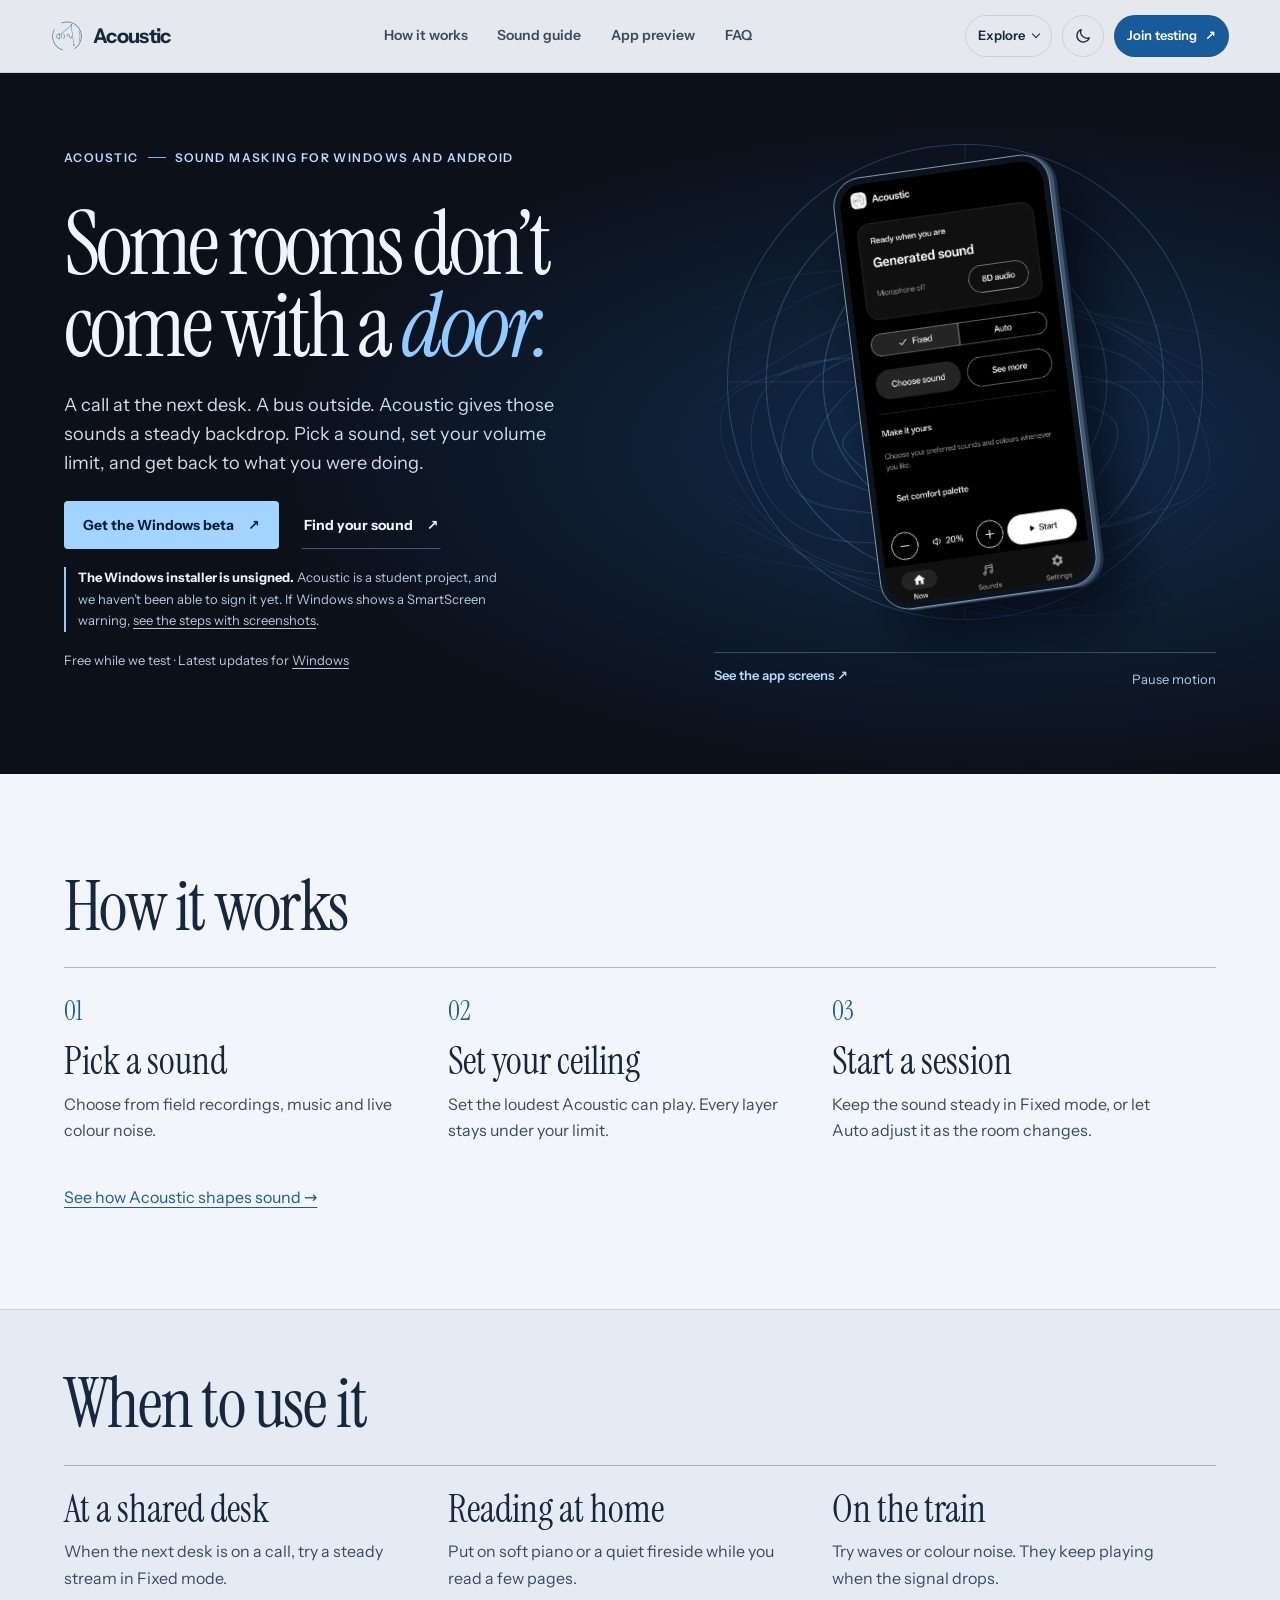
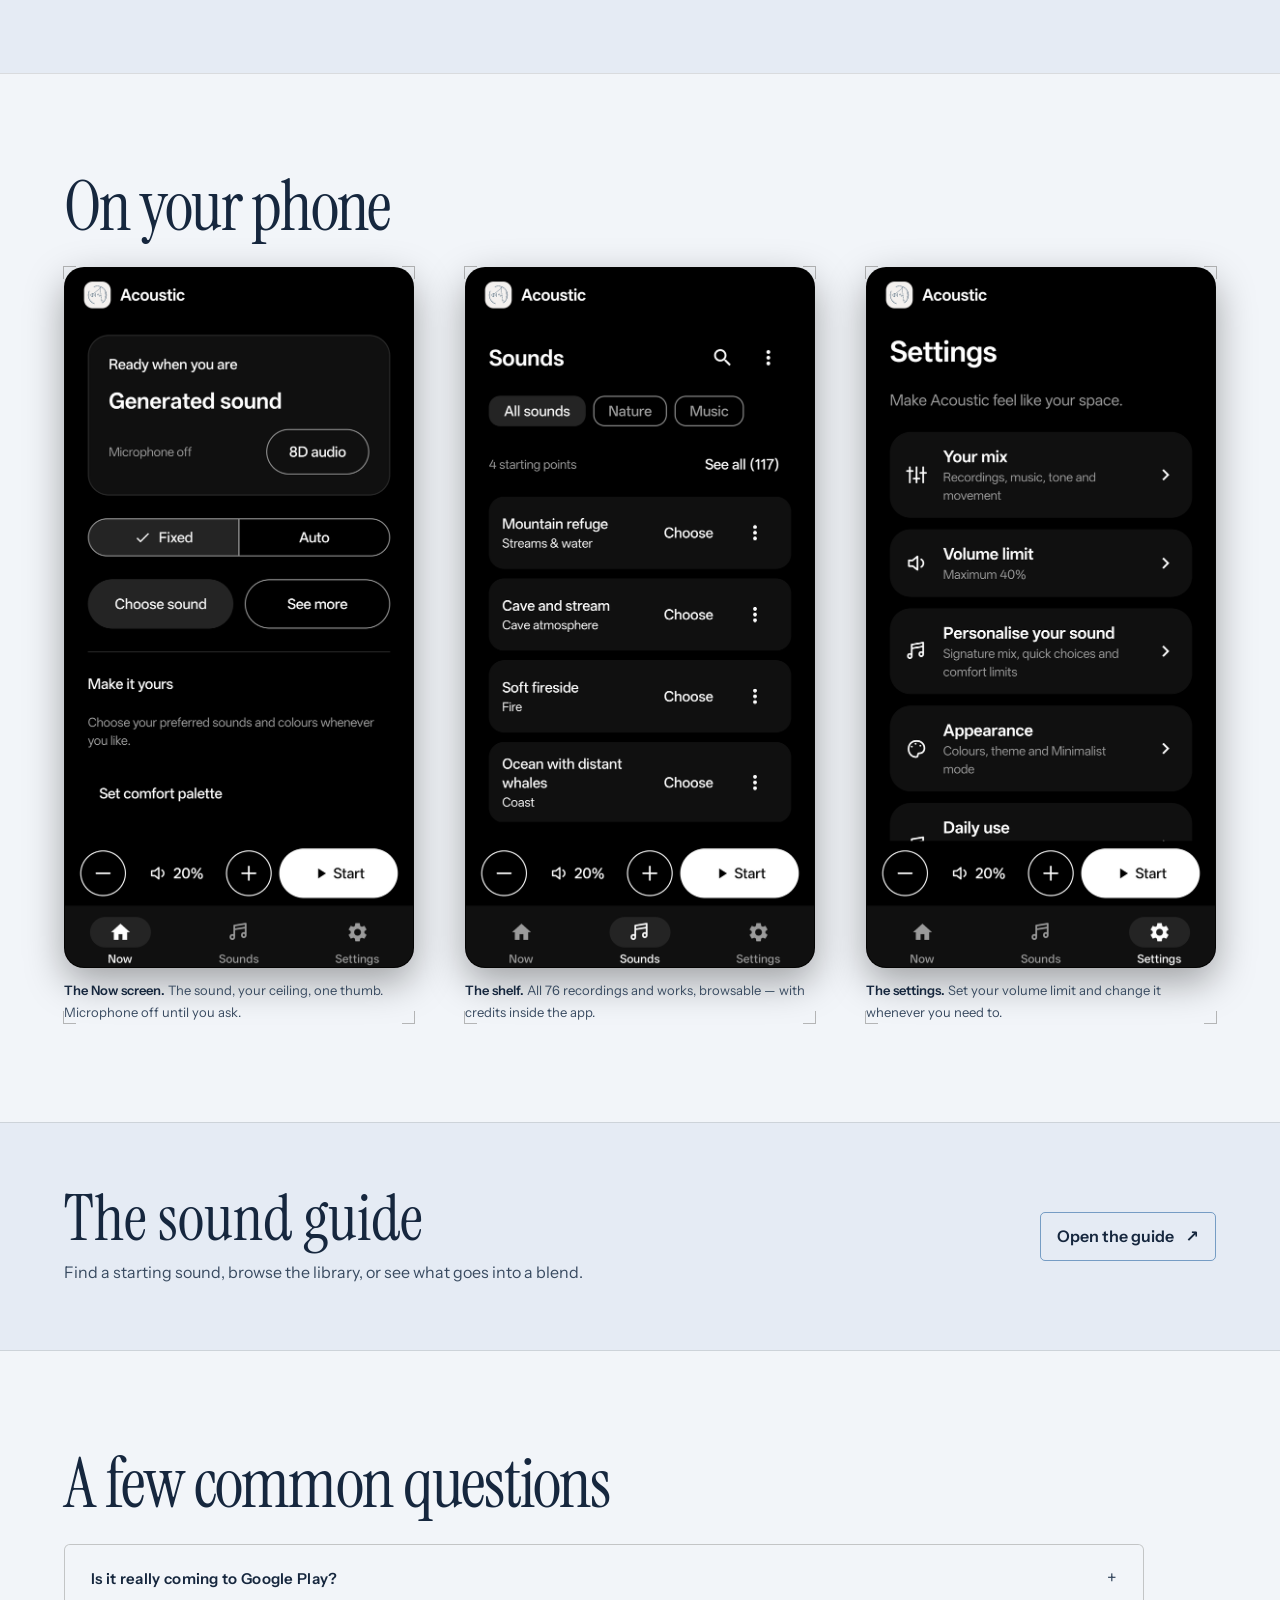
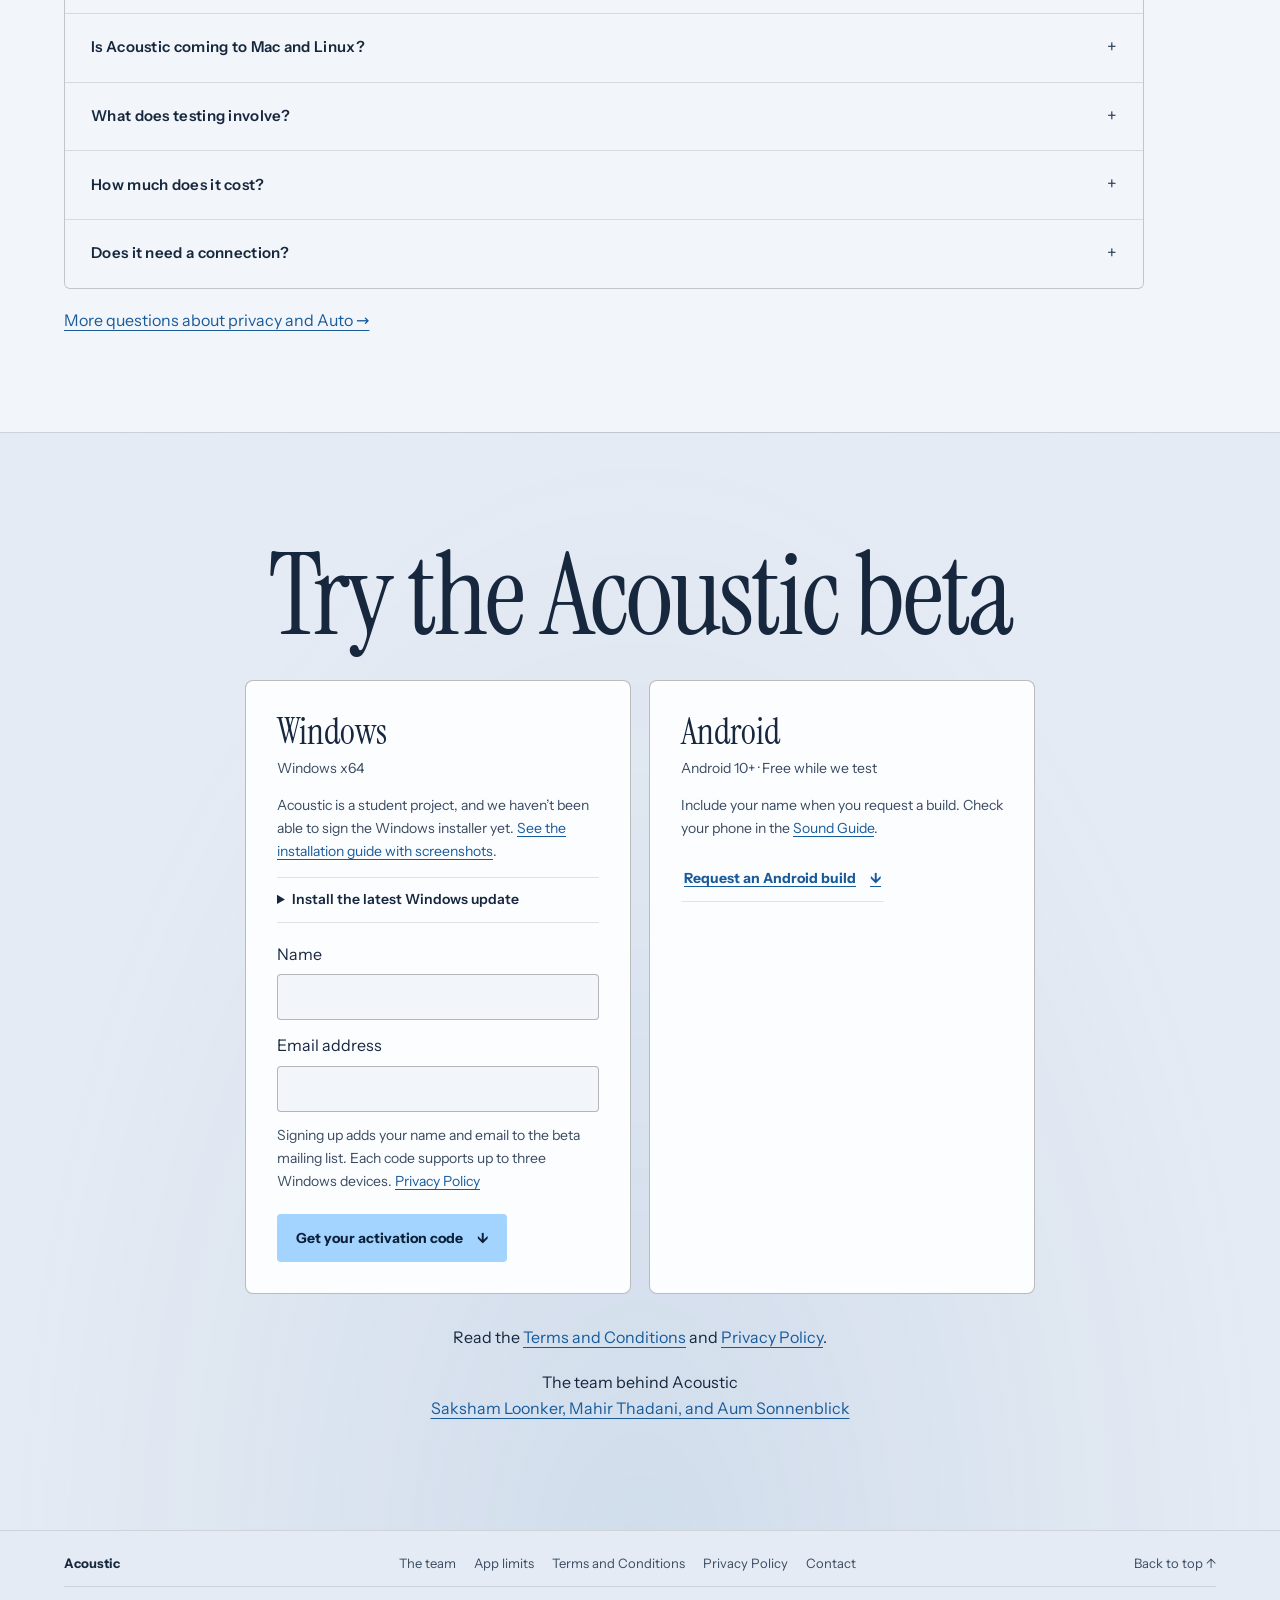
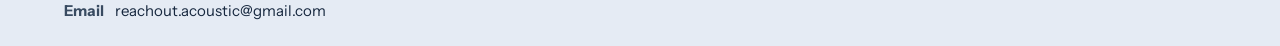
==== commit f084b870: "Restore the Mac beta with the verified startup fix" ====
--- a/index.html
+++ b/index.html
@@ -4,7 +4,7 @@
   <meta charset="utf-8">
   <meta name="viewport" content="width=device-width, initial-scale=1">
   <title>Acoustic — a quieter room for noisy places</title>
-  <meta name="description" content="Acoustic is a sound-masking app for Windows and Android with bundled recordings, generated noise, and a volume limit you set. Free during beta.">
+  <meta name="description" content="Acoustic is a sound-masking app for Windows, Mac, and Android with bundled recordings, generated noise, and a volume limit you set. Free during beta.">
   <meta name="theme-color" media="(prefers-color-scheme: light)" content="#f2f5f9">
 <meta name="theme-color" media="(prefers-color-scheme: dark)" content="#0b1019">
 <script>
@@ -22,7 +22,7 @@
   <link rel="apple-touch-icon" href="apple-touch-icon.png">
   <meta property="og:type" content="website">
   <meta property="og:title" content="Acoustic — a quieter room for noisy places">
-  <meta property="og:description" content="Sound masking for Windows and Android. Bundled sounds, optional Auto, and free beta access.">
+  <meta property="og:description" content="Sound masking for Windows, Mac, and Android. Bundled sounds, optional Auto, and free beta access.">
   <meta property="og:image" content="assets/og-image.png">
   <meta name="twitter:card" content="summary_large_image">
   <link rel="stylesheet" href="styles.css">
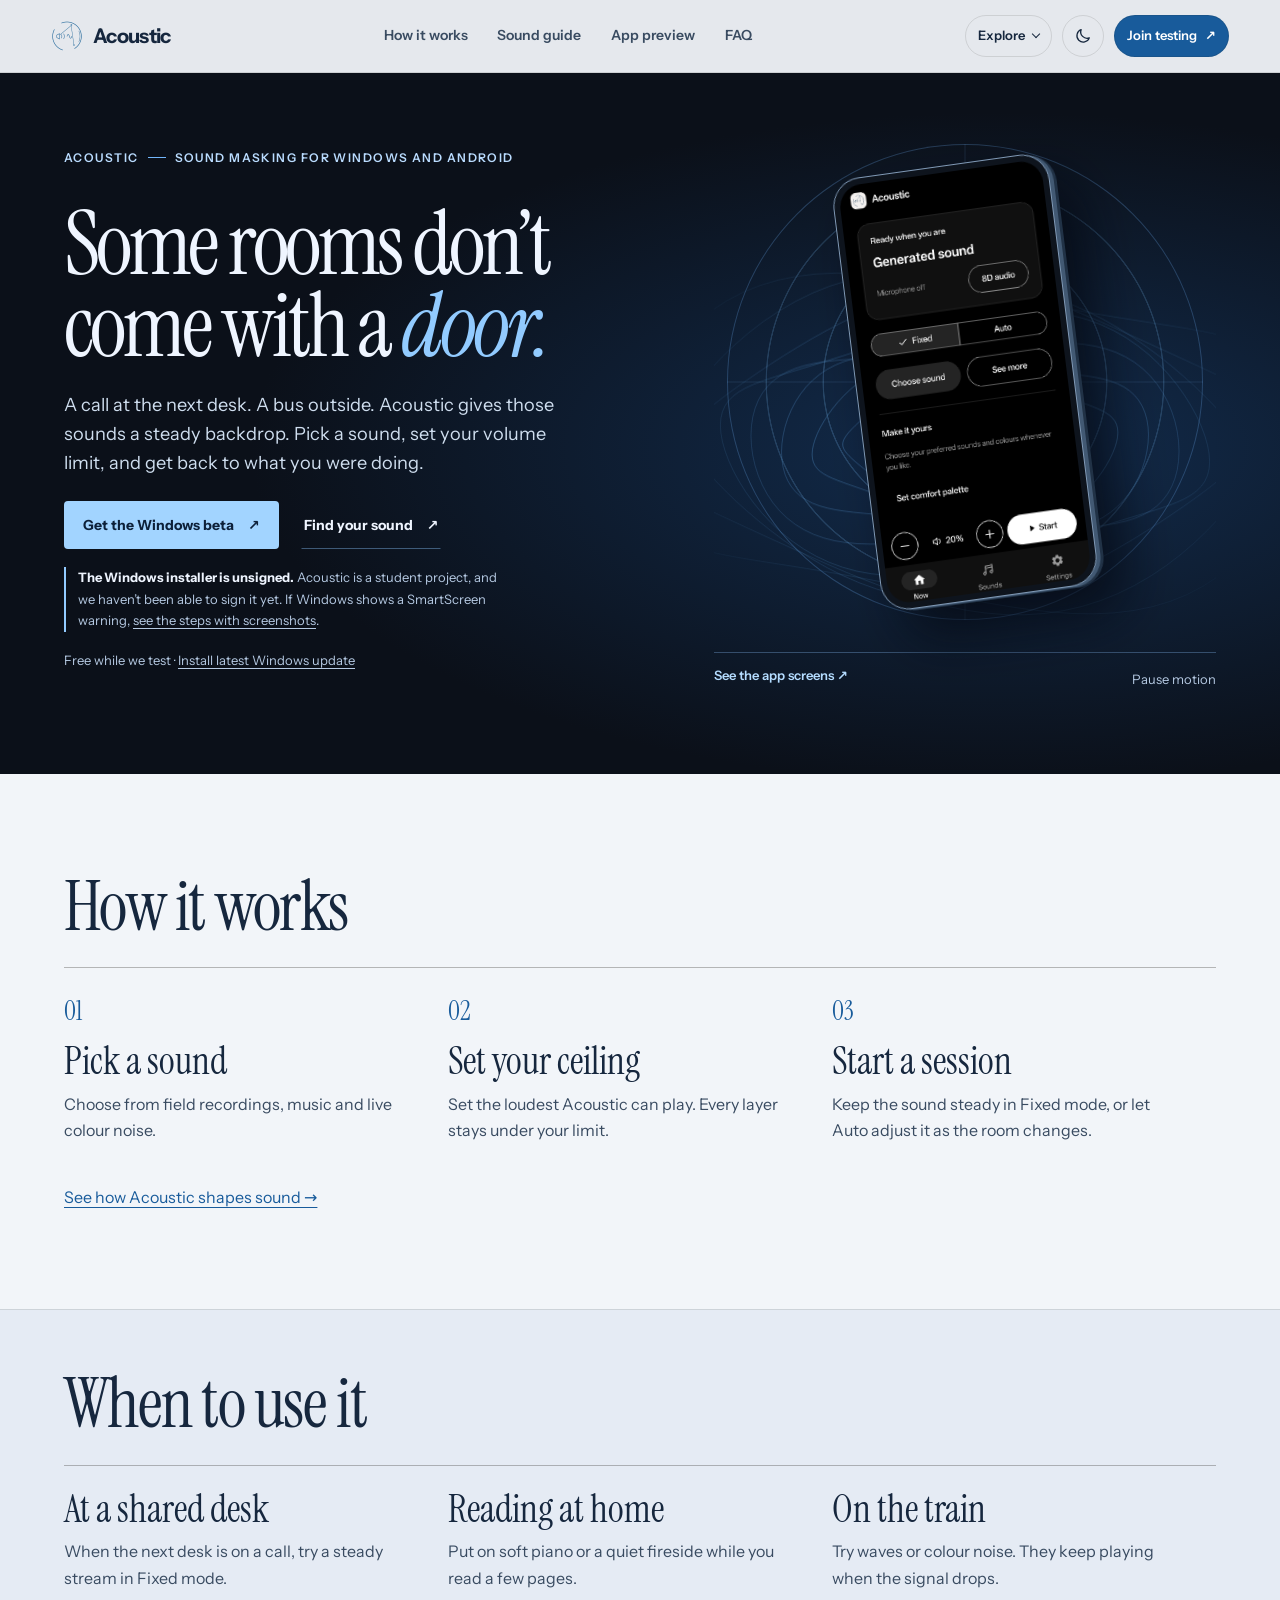
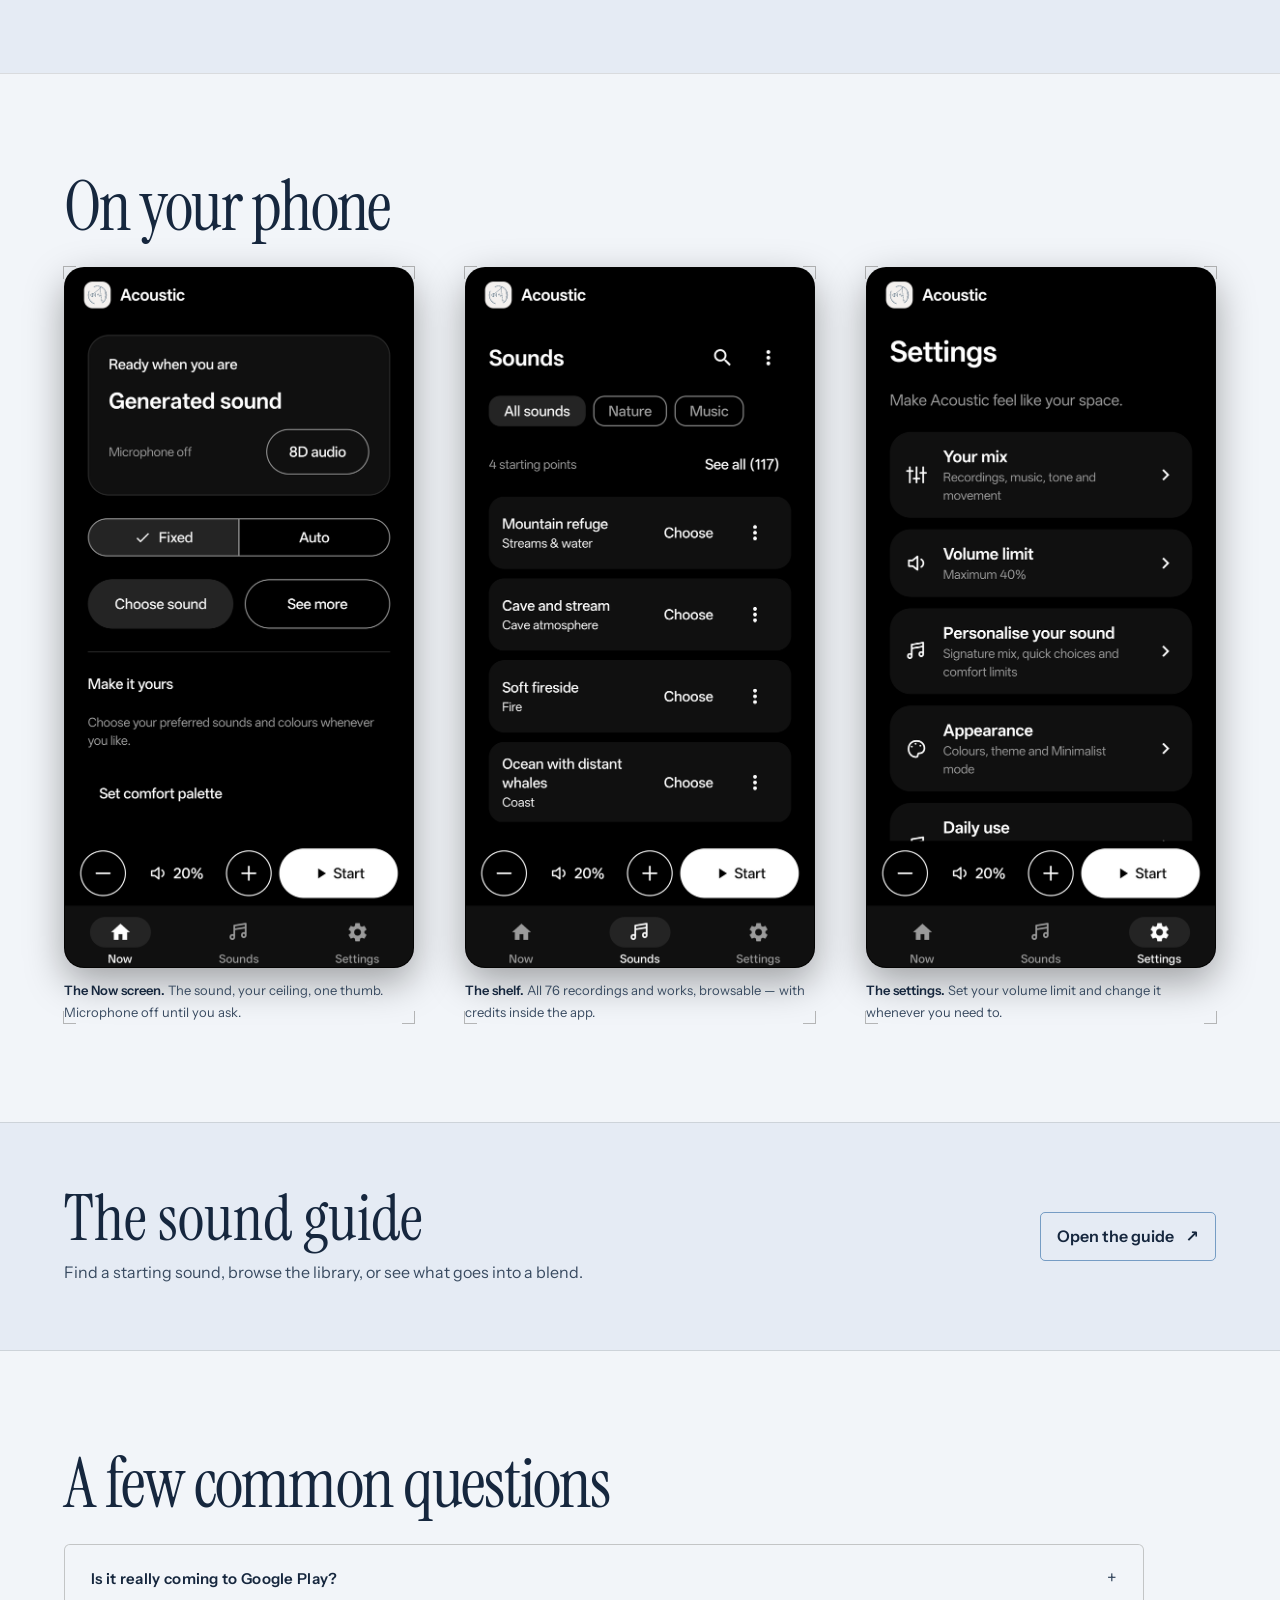
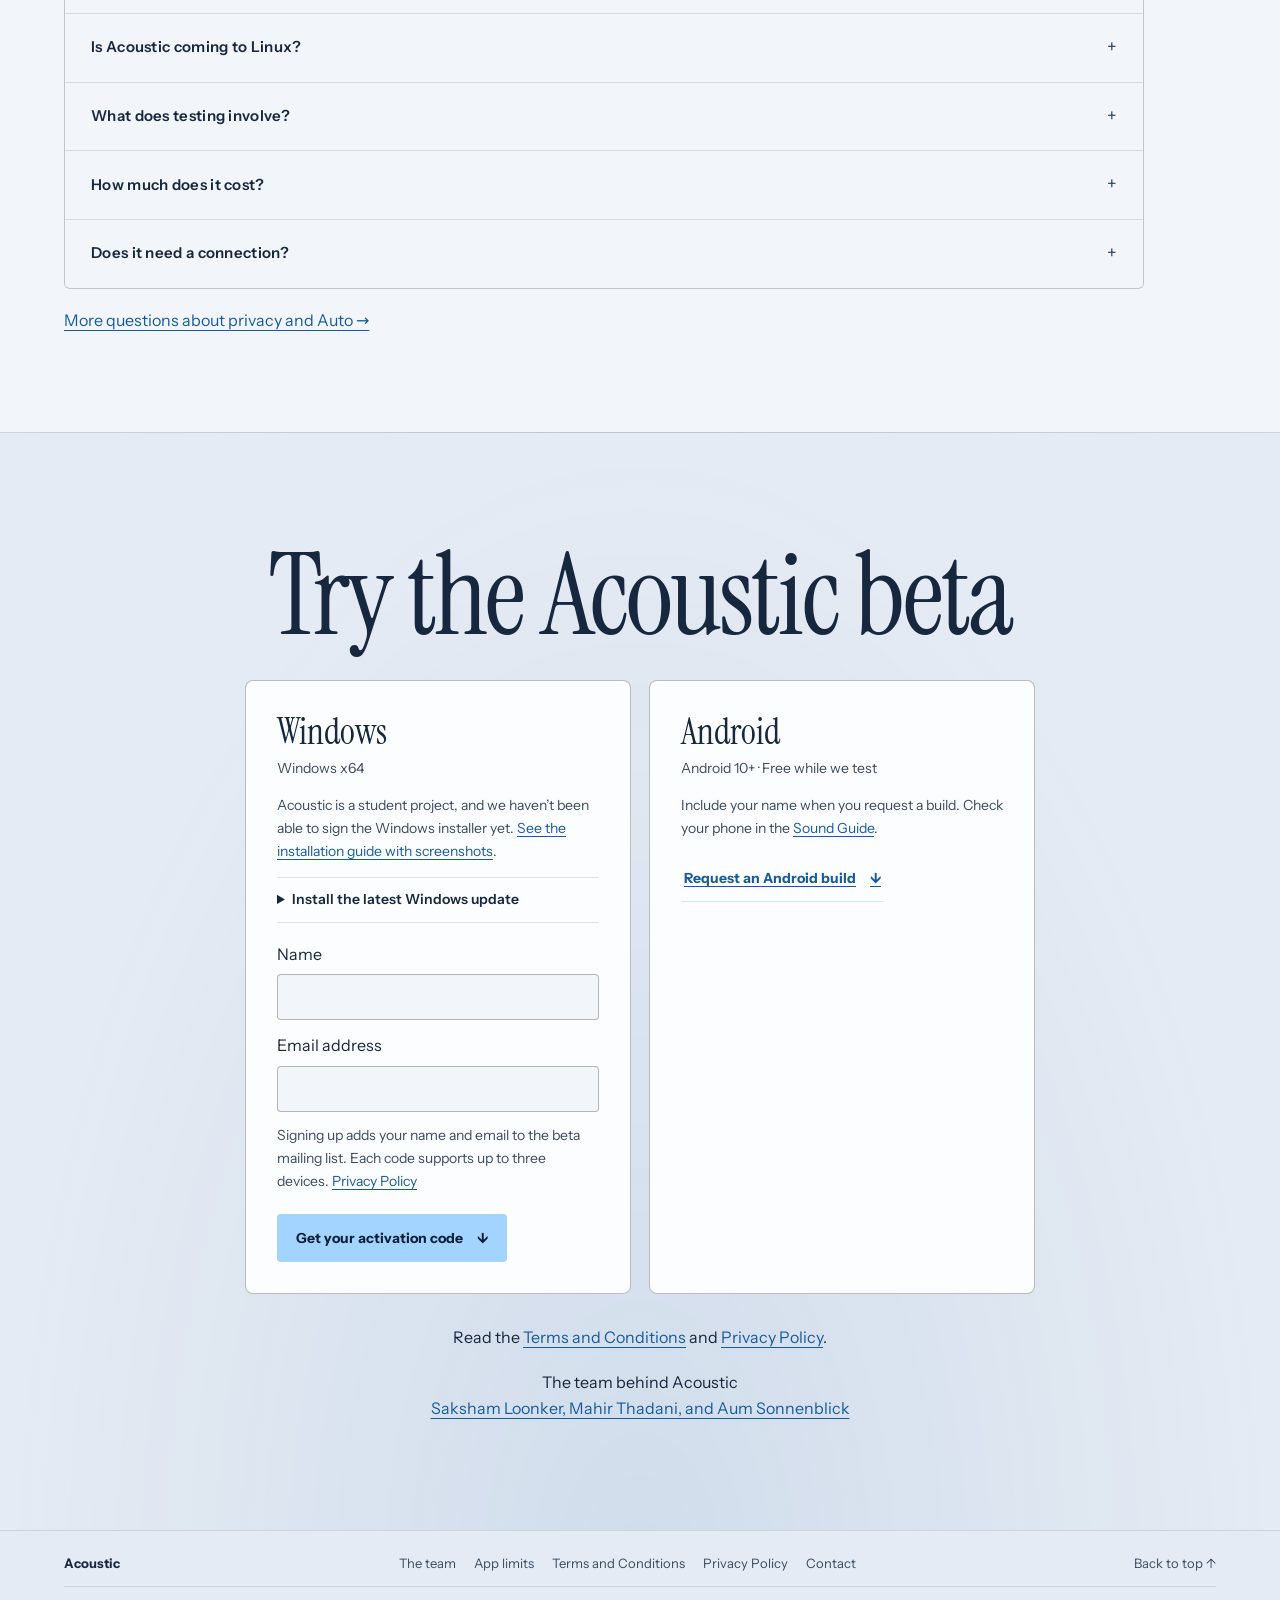
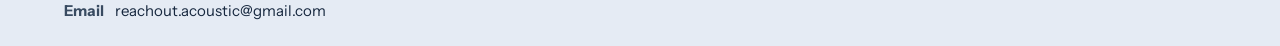
==== commit f5b6ded4: "Remove the Mac beta from the public website" ====
--- a/index.html
+++ b/index.html
@@ -4,7 +4,7 @@
   <meta charset="utf-8">
   <meta name="viewport" content="width=device-width, initial-scale=1">
   <title>Acoustic — a quieter room for noisy places</title>
-  <meta name="description" content="Acoustic is a sound-masking app for Windows, Mac, and Android with bundled recordings, generated noise, and a volume limit you set. Free during beta.">
+  <meta name="description" content="Acoustic is a sound-masking app for Windows and Android with bundled recordings, generated noise, and a volume limit you set. Free during beta.">
   <meta name="theme-color" media="(prefers-color-scheme: light)" content="#f2f5f9">
 <meta name="theme-color" media="(prefers-color-scheme: dark)" content="#0b1019">
 <script>
@@ -22,7 +22,7 @@
   <link rel="apple-touch-icon" href="apple-touch-icon.png">
   <meta property="og:type" content="website">
   <meta property="og:title" content="Acoustic — a quieter room for noisy places">
-  <meta property="og:description" content="Sound masking for Windows, Mac, and Android. Bundled sounds, optional Auto, and free beta access.">
+  <meta property="og:description" content="Sound masking for Windows and Android. Bundled sounds, optional Auto, and free beta access.">
   <meta property="og:image" content="assets/og-image.png">
   <meta name="twitter:card" content="summary_large_image">
   <link rel="stylesheet" href="styles.css">
@@ -54,7 +54,6 @@
           <a href="guide.html">Sound guide</a>
           <a href="guide.html#picker">Find your sound</a>
           <a href="#windows-update">Install latest Windows update</a>
-          <a href="#mac-update" data-mac-entry hidden>Install latest Mac update</a>
           <a href="#get">Join testing</a>
         </nav>
       </details>
@@ -72,16 +71,15 @@
   <section class="hero" aria-labelledby="heroTitle">
     <div class="hero-content">
       <div class="hero-brand">
-        <p class="hero-kicker">Acoustic <span aria-hidden="true"></span> Sound masking for Windows<span data-mac-entry hidden>, Mac,</span> and Android</p>
+        <p class="hero-kicker">Acoustic <span aria-hidden="true"></span> Sound masking for Windows and Android</p>
         <h1 class="hero-title" id="heroTitle">Some rooms don&rsquo;t<br>come with a <em>door.</em></h1>
         <p class="hero-sub">A call at the next desk. A bus outside. Acoustic gives those sounds a steady backdrop. Pick a sound, set your volume limit, and get back to what you were doing.</p>
         <div class="hero-actions">
           <a class="btn-primary" href="#windows-beta">Get the Windows beta <span aria-hidden="true">&nearr;</span></a>
-          <a class="btn-primary" href="#mac-beta" data-mac-entry hidden>Get the Mac beta <span aria-hidden="true">&nearr;</span></a>
           <a class="btn-secondary" href="guide.html#picker">Find your sound <span aria-hidden="true">&nearr;</span></a>
         </div>
         <p class="hero-note hero-install-note"><strong>The Windows installer is unsigned.</strong> Acoustic is a student project, and we haven&rsquo;t been able to sign it yet. If Windows shows a SmartScreen warning, <a href="guide.html#windows-install">see the steps with screenshots</a>.</p>
-        <p class="hero-note">Free while we test &middot; Latest updates for <a href="#windows-update">Windows</a><span data-mac-entry hidden> and <a href="#mac-update">Mac</a></span></p>
+        <p class="hero-note">Free while we test &middot; <a href="#windows-update">Install latest Windows update</a></p>
       </div>
       <figure class="hero-visual">
         <div class="phone-stage">
@@ -159,8 +157,8 @@
           <p>We plan to release the Android app on Google Play. For now, you can <a href="#contact">request an Android beta build by email</a>.</p>
         </details>
         <details>
-          <summary><span>Is Acoustic coming to Mac and Linux?</span><span class="pm" aria-hidden="true">+</span></summary>
-          <p data-mac-faq>Yes. We plan to release Acoustic for macOS and Linux. We&rsquo;ll post beta download links here when those builds are ready.</p>
+          <summary><span>Is Acoustic coming to Linux?</span><span class="pm" aria-hidden="true">+</span></summary>
+          <p>Yes. We&rsquo;ll post a beta download link here when the Linux build is ready.</p>
         </details>
         <details>
           <summary><span>What does testing involve?</span><span class="pm" aria-hidden="true">+</span></summary>
@@ -168,11 +166,11 @@
         </details>
         <details>
           <summary><span>How much does it cost?</span><span class="pm" aria-hidden="true">+</span></summary>
-          <p data-beta-cost>The Windows and Android betas are free.</p>
+          <p>The Windows and Android betas are free.</p>
         </details>
         <details>
           <summary><span>Does it need a connection?</span><span class="pm" aria-hidden="true">+</span></summary>
-          <p>Android runs offline. <span data-desktop-network>The Windows beta needs internet to activate and check access periodically.</span> Playback and sound processing happen on your device, and the sounds are bundled with the app.</p>
+          <p>Android runs offline. The Windows beta needs internet to activate and check access periodically. Playback and sound processing happen on your device, and the sounds are bundled with the app.</p>
         </details>
       </div>
       <p class="guide-link"><a href="guide.html#questions">More questions about privacy and Auto &rarr;</a></p>
@@ -182,21 +180,13 @@
     <h2 class="access-title">Try the Acoustic beta</h2>
     <div class="beta-options">
       <div class="beta-option" id="windows-beta">
-        <h3 data-desktop-beta-title>Windows</h3>
+        <h3>Windows</h3>
         <p data-windows-version>Windows x64</p>
-        <p data-mac-beta-note hidden><span data-mac-version></span> &middot; <a href="#mac-beta">Get the Mac beta</a> &middot; <a href="guide.html#mac-install">Mac installation guide</a></p>
         <p>Acoustic is a student project, and we haven&rsquo;t been able to sign the Windows installer yet. <a href="guide.html#windows-install">See the installation guide with screenshots</a>.</p>
         <details class="beta-update" id="windows-update">
-          <summary data-desktop-update-title>Install the latest Windows update</summary>
+          <summary>Install the latest Windows update</summary>
           <p>Use your saved activation code to download the latest installer. Quit Acoustic, then run the installer. If an older build rejects your code, update and use the same code again.</p>
           <form id="windowsUpdateForm" method="post" action="https://qsycldeqkdgteccdpsty.supabase.co/functions/v1/windows-beta">
-            <div class="beta-platform" id="mac-update" data-platform-choice hidden>
-              <label for="betaUpdatePlatform">Operating system</label>
-              <select id="betaUpdatePlatform" name="platform">
-                <option value="windows">Windows</option>
-                <option value="macos">macOS</option>
-              </select>
-            </div>
             <label for="windowsUpdateCode">Saved activation code</label>
             <input id="windowsUpdateCode" name="activationCode" type="text" autocomplete="off" spellcheck="false" autocapitalize="off" maxlength="64" required>
             <button class="btn-primary" type="submit" disabled>Get the update <span aria-hidden="true">&darr;</span></button>
@@ -206,19 +196,12 @@
           <p>Need an activation code? <a href="#windowsBetaForm">Sign up below</a>.</p>
         </details>
         <form id="windowsBetaForm" method="post" action="https://qsycldeqkdgteccdpsty.supabase.co/functions/v1/windows-beta">
-          <div class="beta-platform" id="mac-beta" data-platform-choice hidden>
-            <label for="betaSignupPlatform">Operating system</label>
-            <select id="betaSignupPlatform" name="platform">
-              <option value="windows">Windows</option>
-              <option value="macos">macOS</option>
-            </select>
-          </div>
           <label for="betaName">Name</label>
           <input id="betaName" name="name" autocomplete="name" maxlength="120" required>
           <label for="betaEmail">Email address</label>
           <input id="betaEmail" name="email" type="email" autocomplete="email" maxlength="254" required>
           <div hidden><input name="website" tabindex="-1" autocomplete="off"></div>
-          <p>Signing up adds your name and email to the beta mailing list. Each code supports up to three <span data-beta-device-copy>Windows devices</span>. <a href="legal.html#privacy">Privacy Policy</a></p>
+          <p>Signing up adds your name and email to the beta mailing list. Each code supports up to three devices. <a href="legal.html#privacy">Privacy Policy</a></p>
           <button class="btn-primary" type="submit" disabled>Get your activation code <span aria-hidden="true">&darr;</span></button>
           <p class="beta-status" id="windowsBetaStatus" role="status"></p>
           <div id="windowsBetaResult" hidden>
@@ -226,7 +209,7 @@
             <input id="windowsBetaCode" type="text" readonly spellcheck="false">
             <button id="windowsBetaCopy" type="button">Copy code</button>
             <p>Save this code somewhere private. After installing, paste it into Acoustic and choose <b>Check access</b>.</p>
-            <a id="windowsBetaDownload" class="btn-primary"><span data-installer-name>Download the Windows installer</span> <span aria-hidden="true">&darr;</span></a>
+            <a id="windowsBetaDownload" class="btn-primary">Download the Windows installer <span aria-hidden="true">&darr;</span></a>
           </div>
           <noscript><p>Enable JavaScript to sign up and download the Windows beta.</p></noscript>
         </form>
--- a/styles.css
+++ b/styles.css
@@ -578,7 +578,6 @@
 .hero-title em { color: #92cbff; }
 .hero-sub { max-width: 43ch; margin: 24px 0; color: #cfdeef; font-size: clamp(16px, 1.42vw, 19px); line-height: 1.58; }
 .hero-actions { display: flex; flex-wrap: wrap; gap: 10px 22px; align-items: center; }
-[data-mac-entry][hidden] { display: none; }
 .btn-primary, .btn-secondary {
   display: inline-flex; align-items: center; justify-content: space-between; gap: 14px;
   min-height: 48px; border: 1px solid transparent;
@@ -817,11 +816,10 @@
 .beta-option p { color: var(--dim); font-size: 14px; margin-bottom: 14px; }
 .beta-option a { color: var(--accent); text-decoration: underline; text-underline-offset: 3px; }
 .beta-option form { display: grid; gap: 7px; }
-.beta-option input, .beta-option select {
+.beta-option input {
   width: 100%; padding: 9px 11px; margin-bottom: 5px; border: 1px solid var(--line-strong);
   border-radius: 4px; background: var(--bg); color: var(--ink); font: inherit;
 }
-.beta-platform:not([hidden]) { display: grid; gap: 7px; }
 .beta-option button { justify-self: start; text-align: left; }
 .beta-option button:disabled { opacity: .65; cursor: wait; }
 .beta-update { border-block: 1px solid var(--line); padding-block: 10px; margin-bottom: 18px; }
@@ -840,7 +838,7 @@
 .windows-install-checksum summary { cursor: pointer; margin-bottom: 12px; }
 .windows-install-checksum code { overflow-wrap: anywhere; }
 .windows-install-checksum p:has(code:empty) { display: none; }
-#windows-install a, #mac-install a { color: var(--accent); text-decoration: underline; text-underline-offset: 3px; }
+#windows-install a { color: var(--accent); text-decoration: underline; text-underline-offset: 3px; }
 #windowsBetaResult > p { margin-block: 10px; }
 #windowsBetaCode { font-family: ui-monospace, monospace; }
 .beta-status:empty { display: none; }
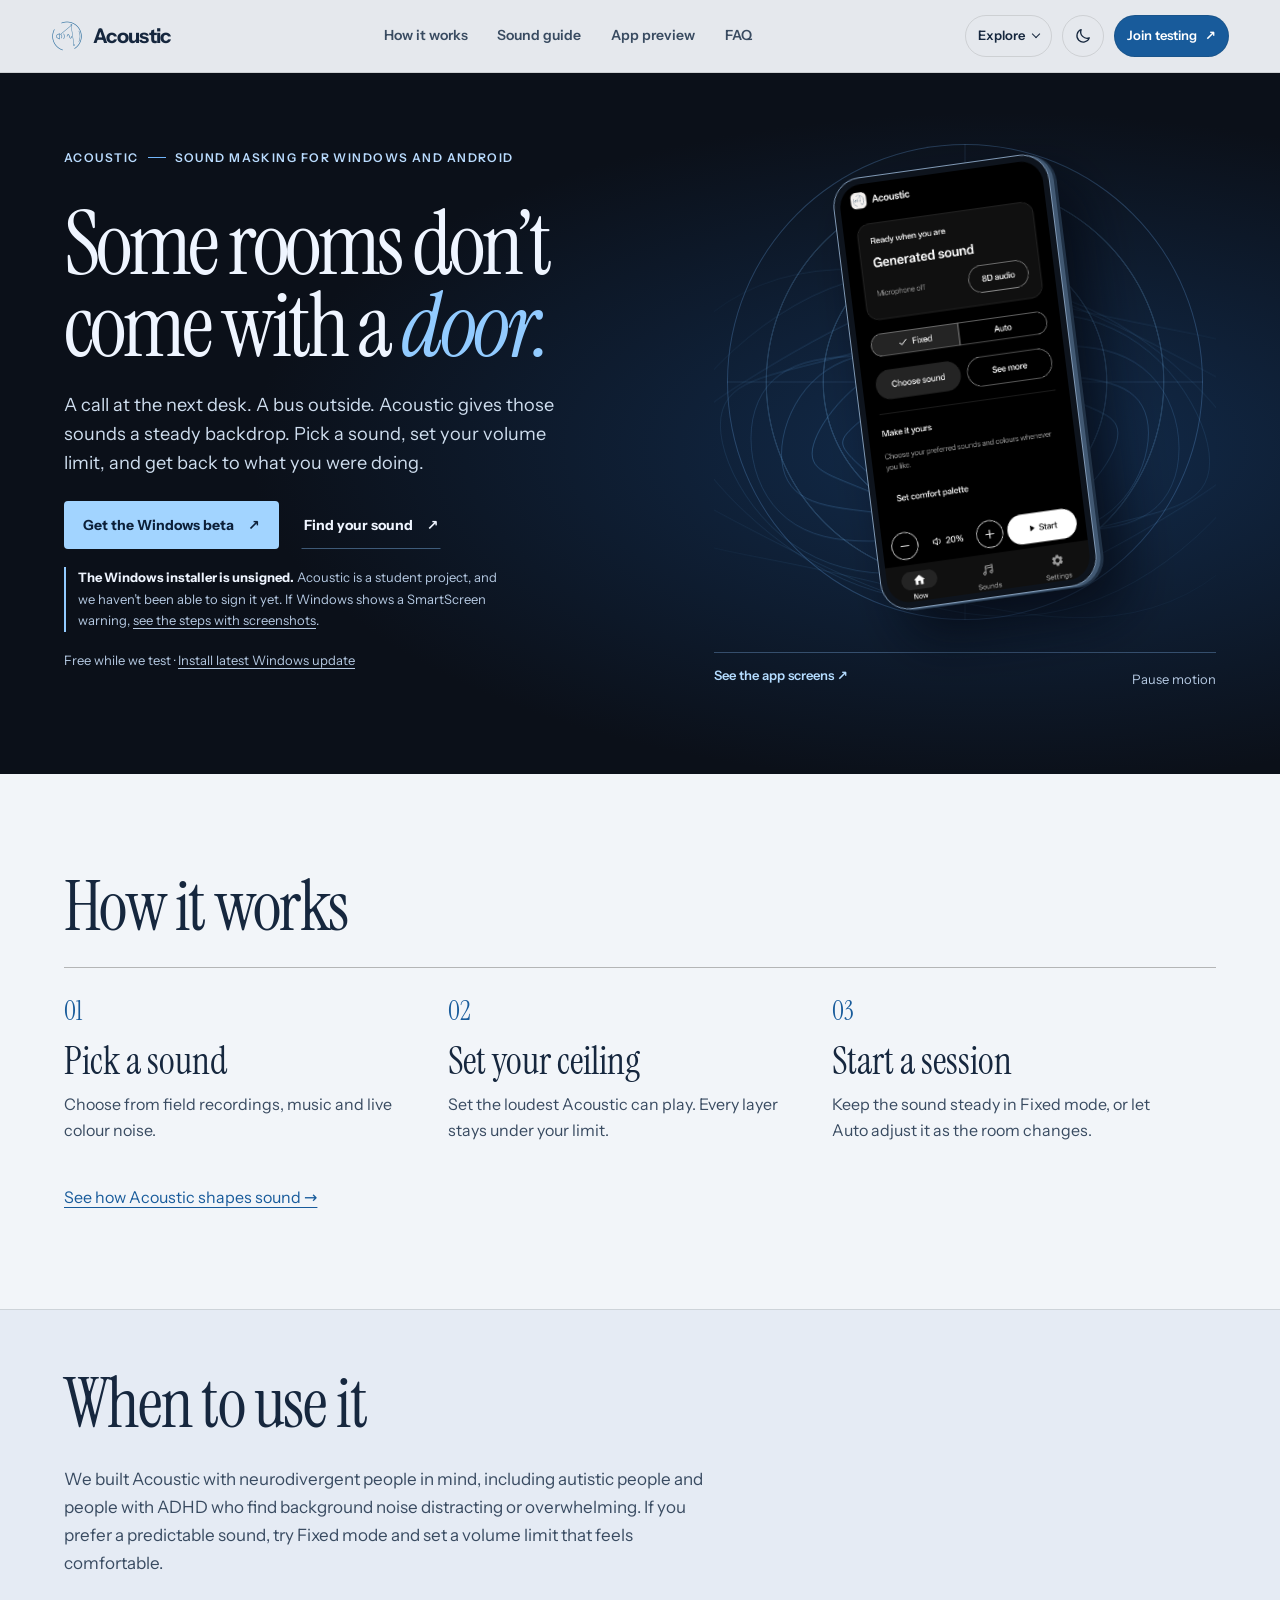
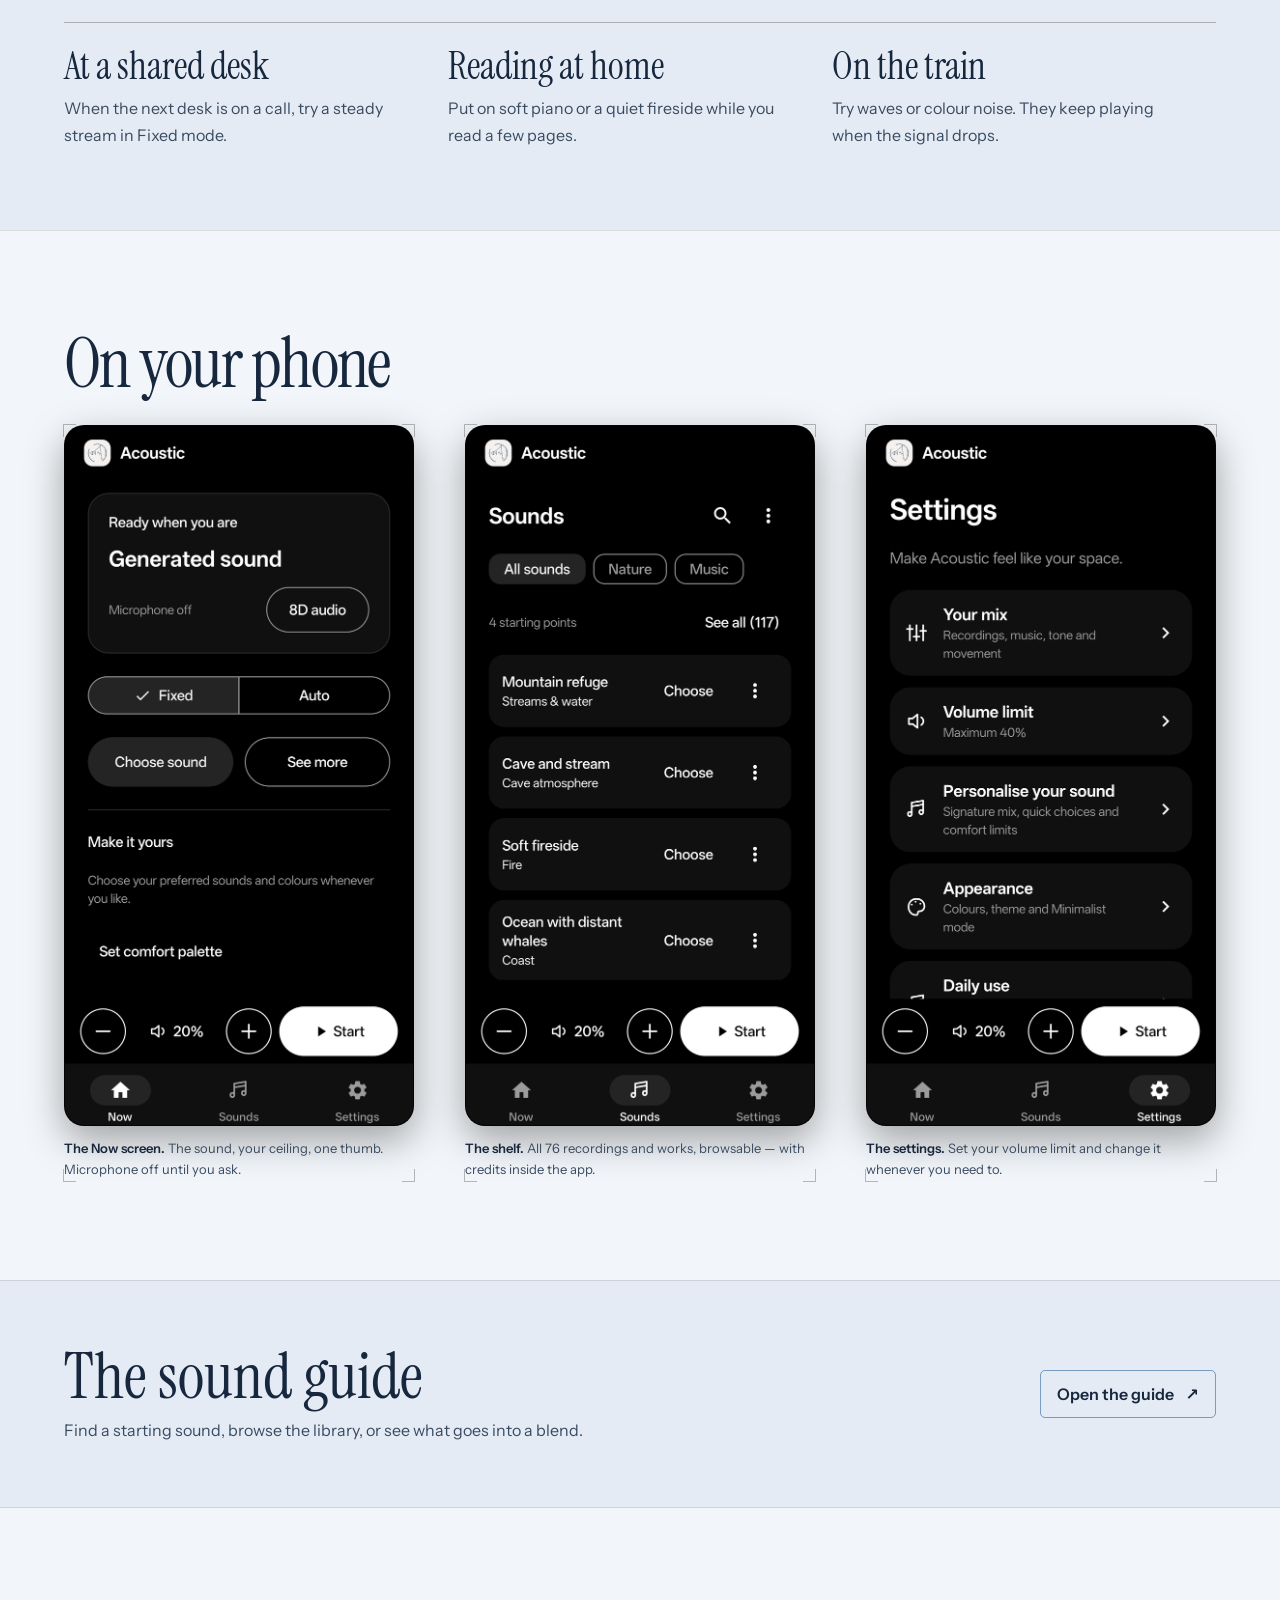
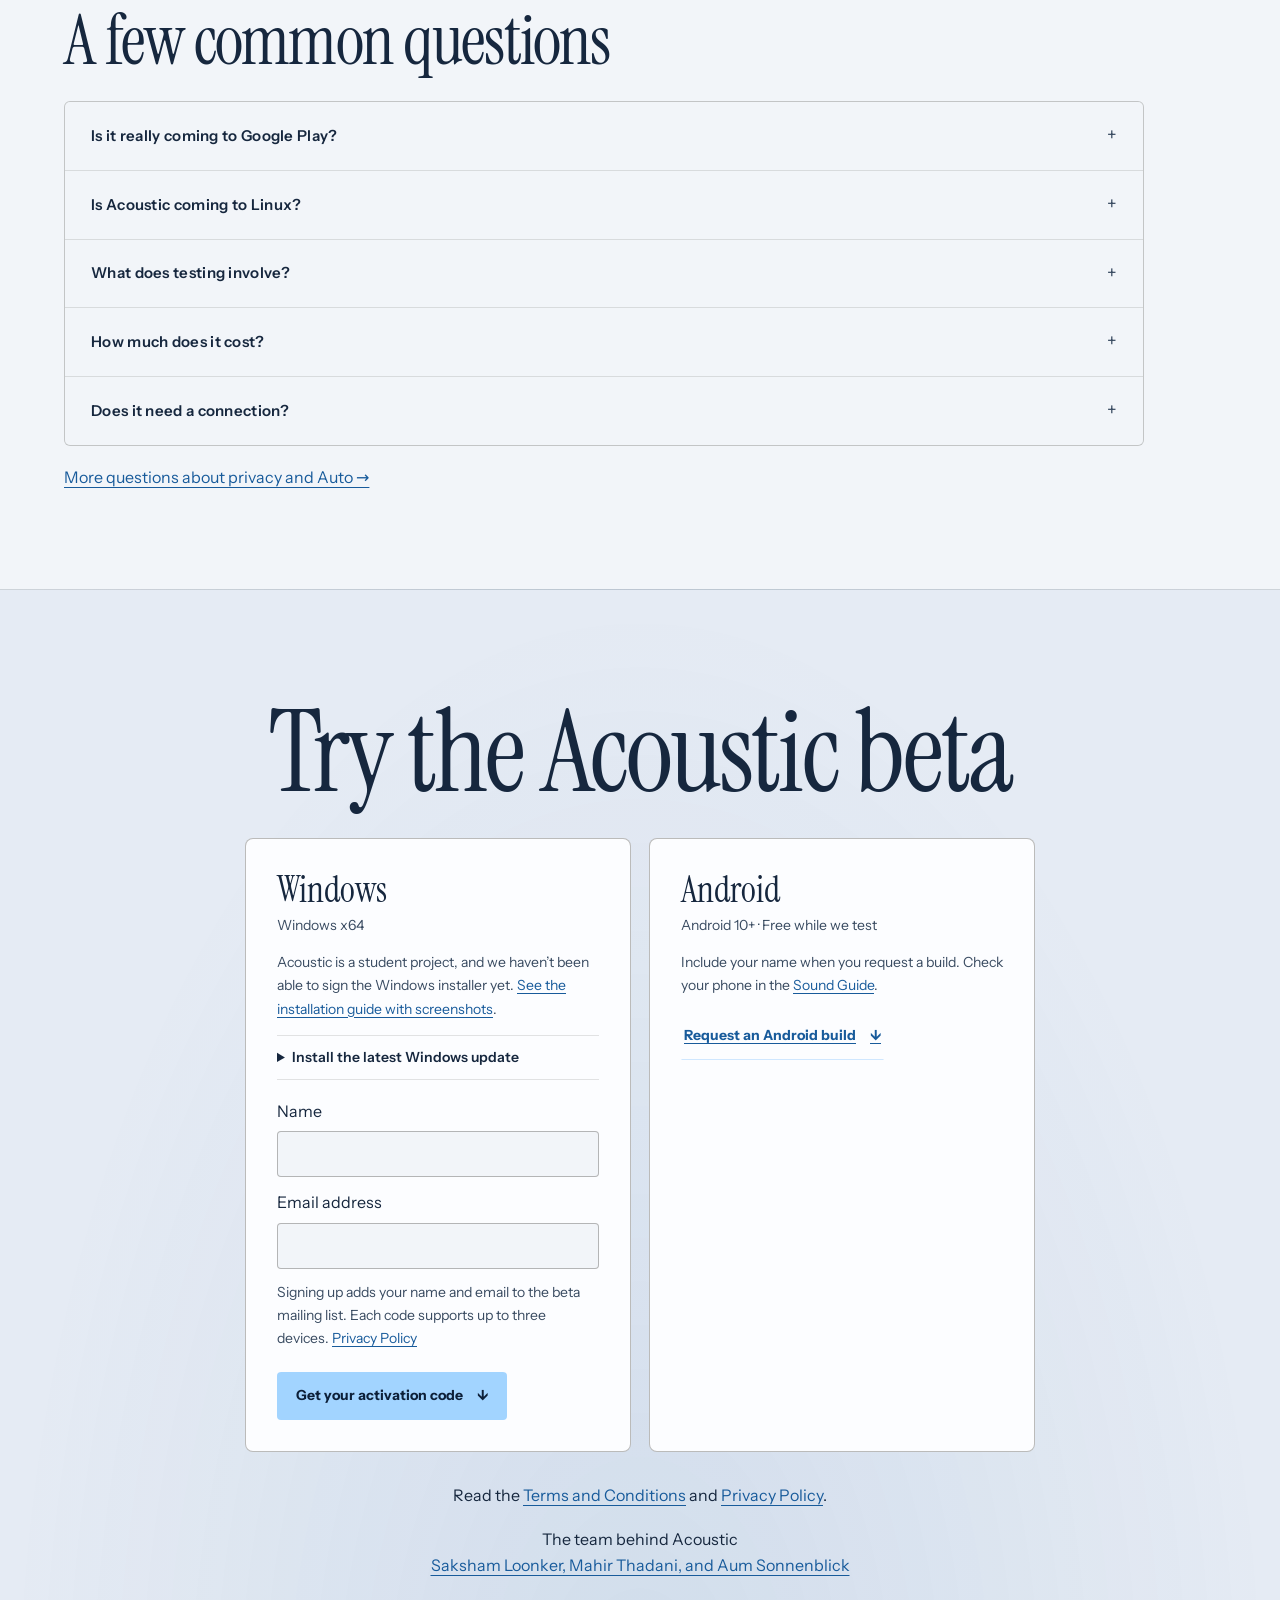
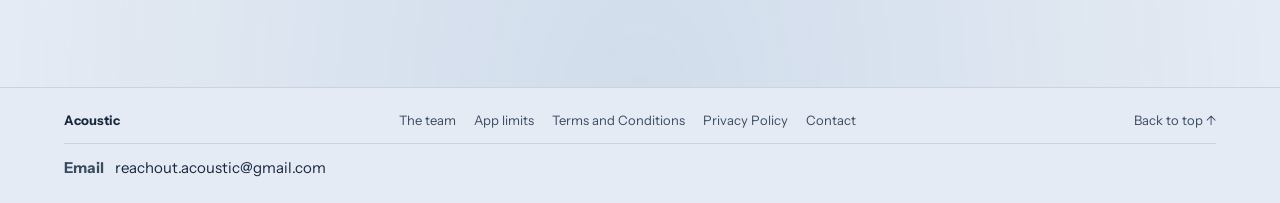
==== commit 4114617a: "Include neurodivergent users on the homepage" ====
--- a/index.html
+++ b/index.html
@@ -113,6 +113,7 @@
   <section class="band room-band" aria-labelledby="roomHeading">
     <div class="wrap">
       <div class="sec-head"><h2 id="roomHeading">When to use it</h2></div>
+      <p class="sec-strap">We built Acoustic with neurodivergent people in mind, including autistic people and people with ADHD who find background noise distracting or overwhelming. If you prefer a predictable sound, try Fixed mode and set a volume limit that feels comfortable.</p>
       <ul class="cover-steps" role="list">
         <li><h3>At a shared desk</h3><p>When the next desk is on a call, try a steady stream in Fixed mode.</p></li>
         <li><h3>Reading at home</h3><p>Put on soft piano or a quiet fireside while you read a few pages.</p></li>
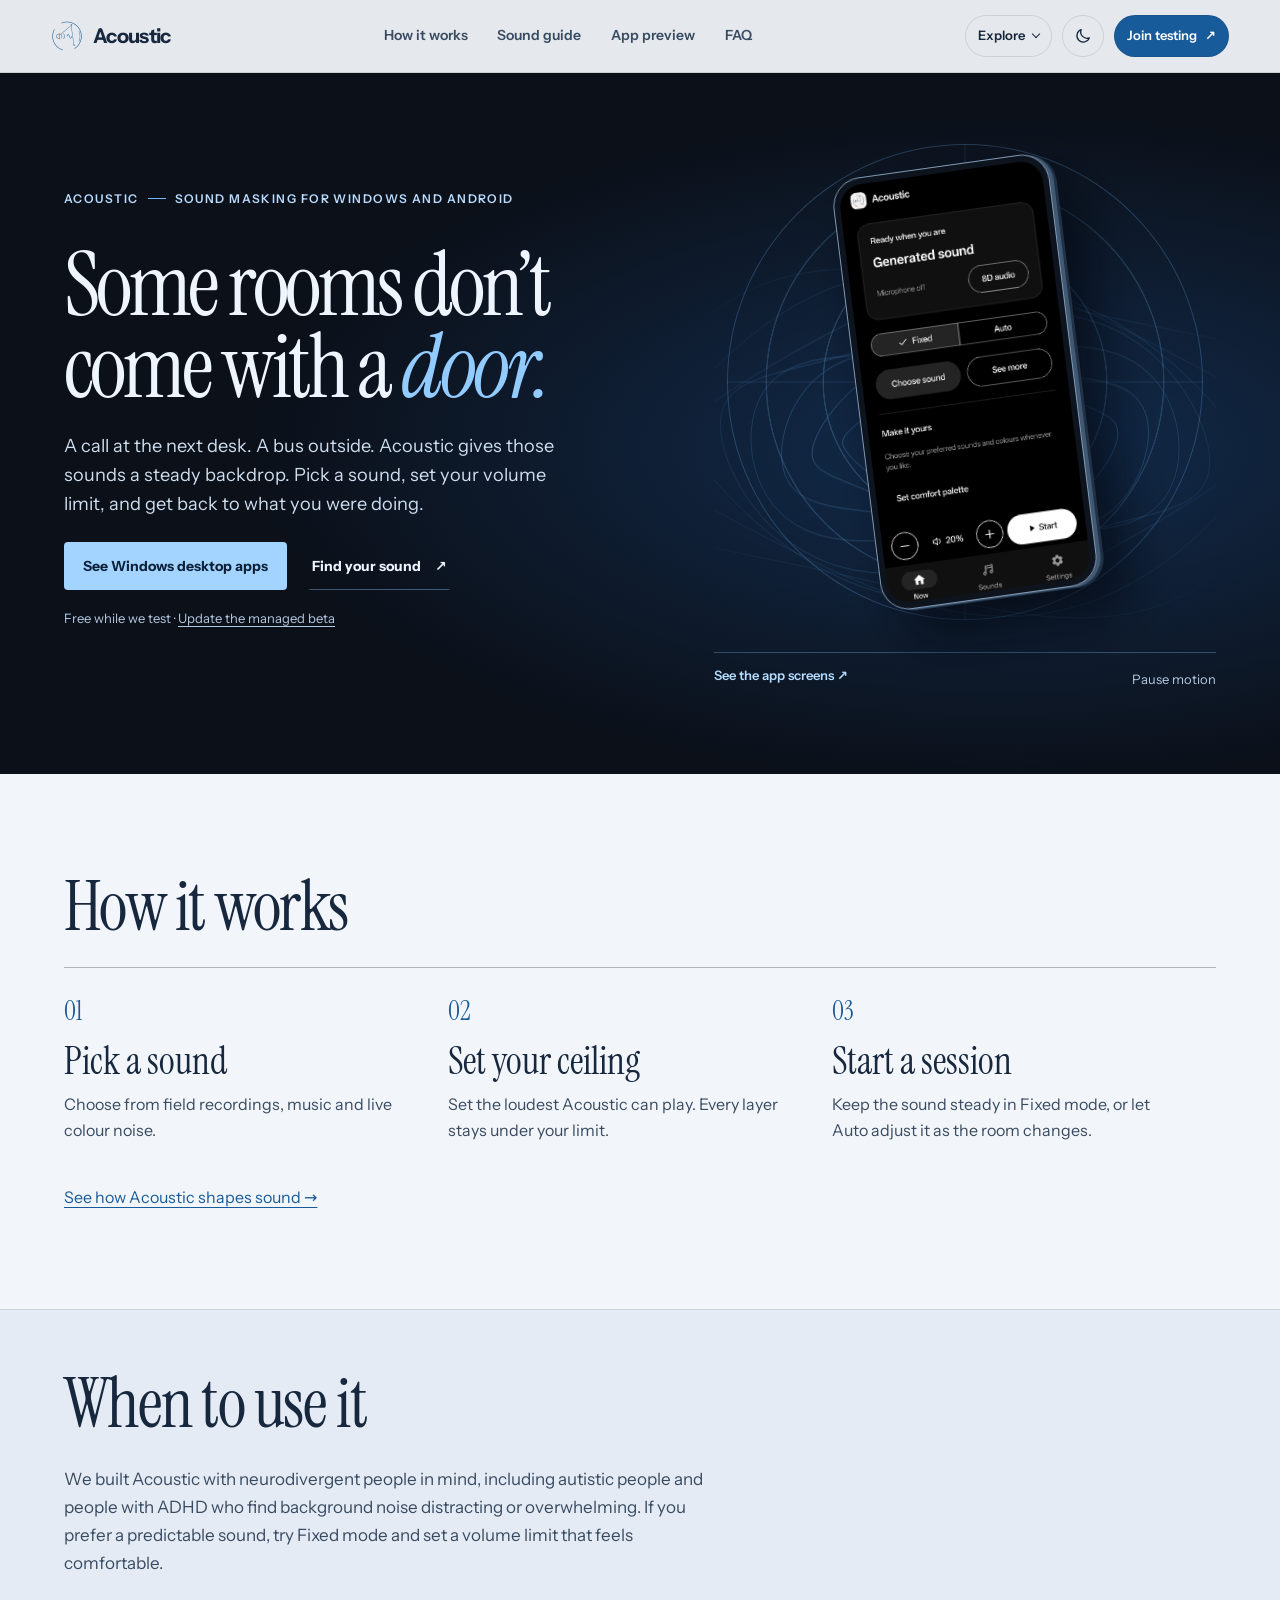
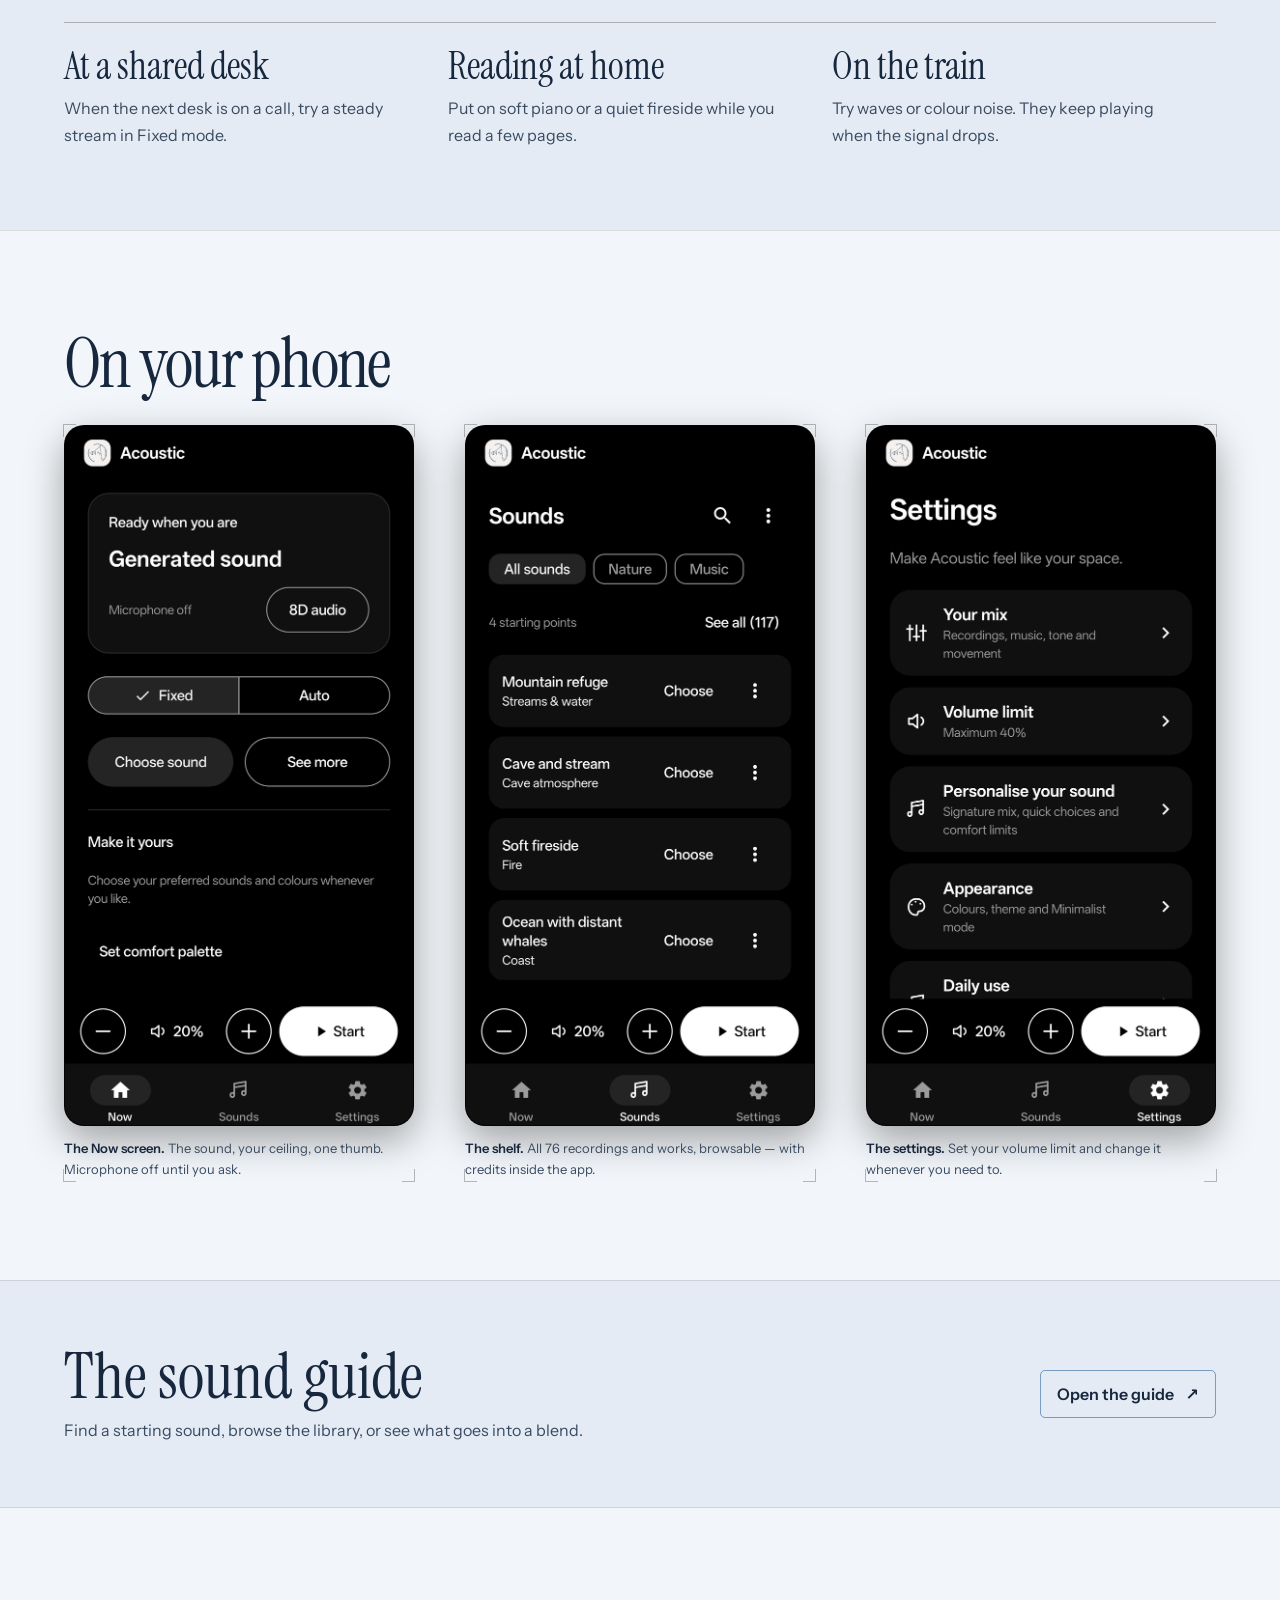
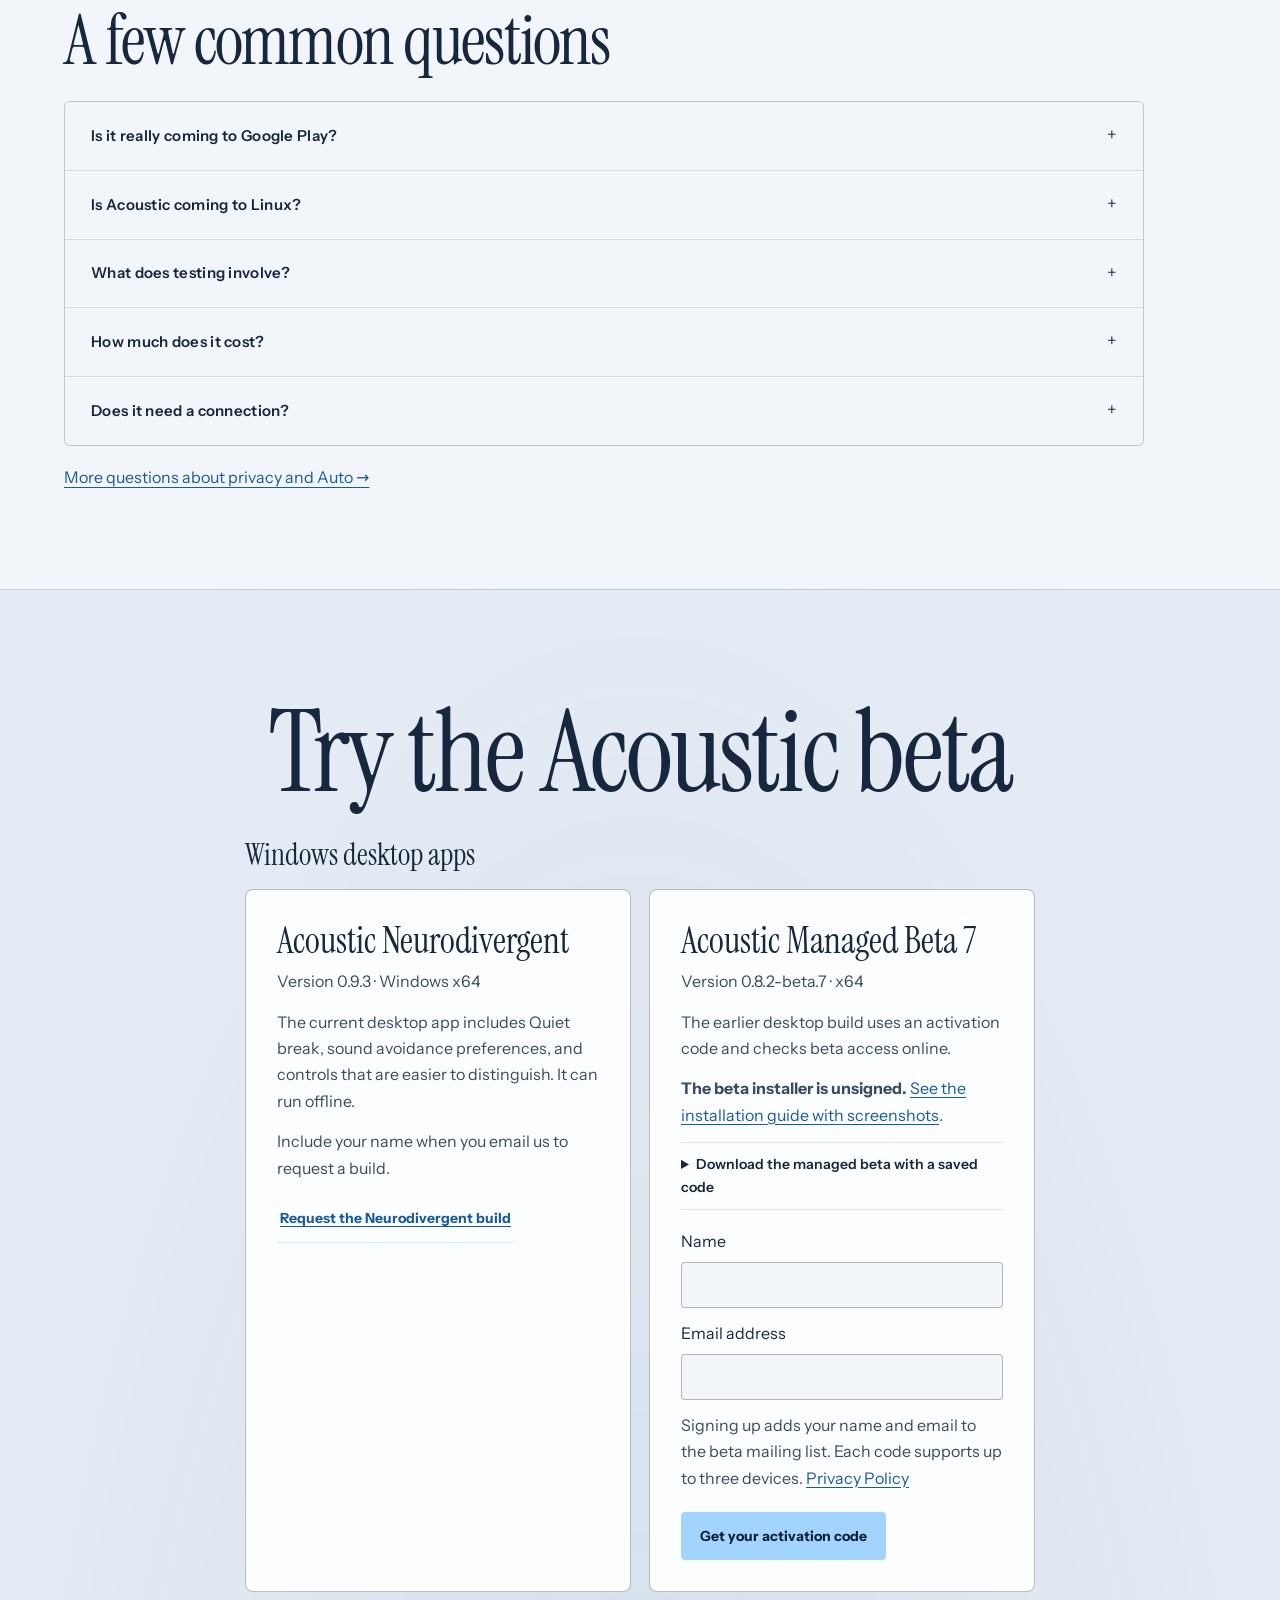
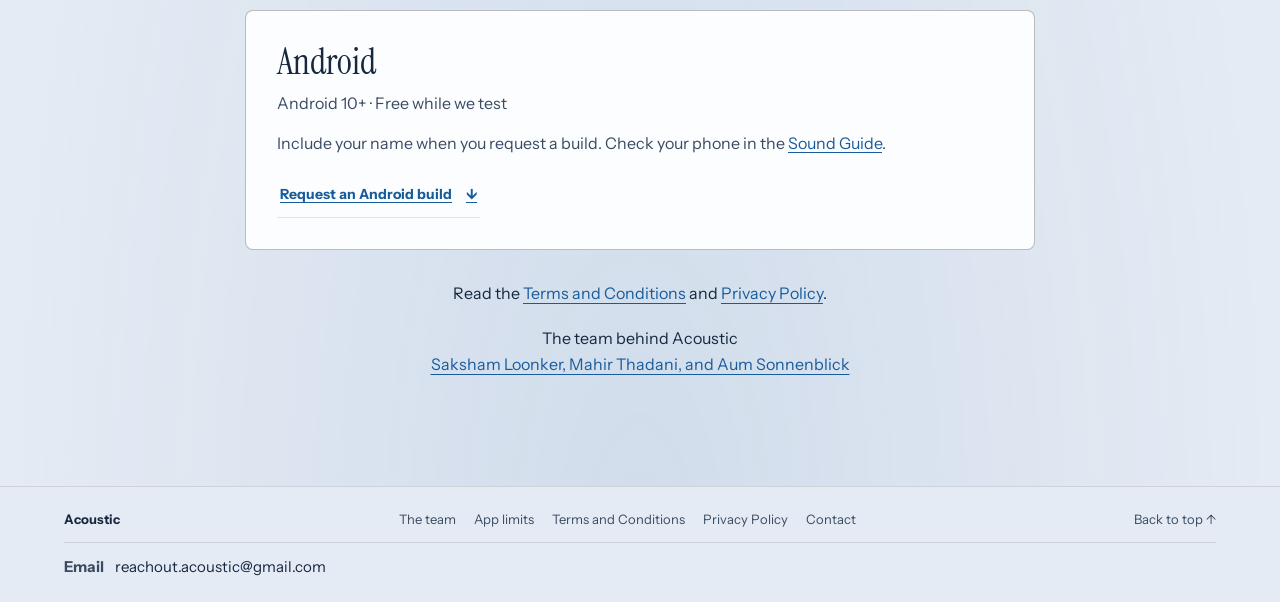
==== commit faa8e328: "Show both Windows desktop variants" ====
--- a/index.html
+++ b/index.html
@@ -53,7 +53,8 @@
           <a href="#questions">Common questions</a>
           <a href="guide.html">Sound guide</a>
           <a href="guide.html#picker">Find your sound</a>
-          <a href="#windows-update">Install latest Windows update</a>
+          <a href="#windows-desktop">Windows desktop apps</a>
+          <a href="#windows-update">Update the managed beta</a>
           <a href="#get">Join testing</a>
         </nav>
       </details>
@@ -75,11 +76,10 @@
         <h1 class="hero-title" id="heroTitle">Some rooms don&rsquo;t<br>come with a <em>door.</em></h1>
         <p class="hero-sub">A call at the next desk. A bus outside. Acoustic gives those sounds a steady backdrop. Pick a sound, set your volume limit, and get back to what you were doing.</p>
         <div class="hero-actions">
-          <a class="btn-primary" href="#windows-beta">Get the Windows beta <span aria-hidden="true">&nearr;</span></a>
+          <a class="btn-primary" href="#windows-desktop">See Windows desktop apps</a>
           <a class="btn-secondary" href="guide.html#picker">Find your sound <span aria-hidden="true">&nearr;</span></a>
         </div>
-        <p class="hero-note hero-install-note"><strong>The Windows installer is unsigned.</strong> Acoustic is a student project, and we haven&rsquo;t been able to sign it yet. If Windows shows a SmartScreen warning, <a href="guide.html#windows-install">see the steps with screenshots</a>.</p>
-        <p class="hero-note">Free while we test &middot; <a href="#windows-update">Install latest Windows update</a></p>
+        <p class="hero-note">Free while we test &middot; <a href="#windows-update">Update the managed beta</a></p>
       </div>
       <figure class="hero-visual">
         <div class="phone-stage">
@@ -163,7 +163,7 @@
         </details>
         <details>
           <summary><span>What does testing involve?</span><span class="pm" aria-hidden="true">+</span></summary>
-          <p>For Windows, sign up to get your activation code and installer. For Android, email us with the subject <b>Acoustic try-out</b> and include your name. You can stop testing at any time.</p>
+          <p>Request the <a href="#windows-neurodivergent">Neurodivergent build</a> or an <a href="#android-beta">Android build</a> by email. For the <a href="#windows-beta">managed Windows beta</a>, sign up to get an activation code and installer. You can stop testing at any time.</p>
         </details>
         <details>
           <summary><span>How much does it cost?</span><span class="pm" aria-hidden="true">+</span></summary>
@@ -171,7 +171,7 @@
         </details>
         <details>
           <summary><span>Does it need a connection?</span><span class="pm" aria-hidden="true">+</span></summary>
-          <p>Android runs offline. The Windows beta needs internet to activate and check access periodically. Playback and sound processing happen on your device, and the sounds are bundled with the app.</p>
+          <p>Acoustic Neurodivergent and Android can run offline. The managed Windows beta needs internet to activate and check access periodically. Playback and sound processing happen on your device, and sounds are bundled with the app.</p>
         </details>
       </div>
       <p class="guide-link"><a href="guide.html#questions">More questions about privacy and Auto &rarr;</a></p>
@@ -180,19 +180,28 @@
   <section class="access" id="get">
     <h2 class="access-title">Try the Acoustic beta</h2>
     <div class="beta-options">
+      <h3 class="desktop-options-title" id="windows-desktop">Windows desktop apps</h3>
+      <div class="beta-option" id="windows-neurodivergent">
+        <h4>Acoustic Neurodivergent</h4>
+        <p>Version 0.9.3 &middot; Windows x64</p>
+        <p>The current desktop app includes Quiet break, sound avoidance preferences, and controls that are easier to distinguish. It can run offline.</p>
+        <p>Include your name when you email us to request a build.</p>
+        <a class="btn-secondary" href="mailto:reachout.acoustic@gmail.com?subject=Acoustic%20Neurodivergent%200.9.3%20Windows%20build">Request the Neurodivergent build</a>
+      </div>
       <div class="beta-option" id="windows-beta">
-        <h3>Windows</h3>
-        <p data-windows-version>Windows x64</p>
-        <p>Acoustic is a student project, and we haven&rsquo;t been able to sign the Windows installer yet. <a href="guide.html#windows-install">See the installation guide with screenshots</a>.</p>
+        <h4>Acoustic Managed Beta 7</h4>
+        <p data-windows-version>Version 0.8.2-beta.7 &middot; x64</p>
+        <p>The earlier desktop build uses an activation code and checks beta access online.</p>
+        <p><strong>The beta installer is unsigned.</strong> <a href="guide.html#windows-install">See the installation guide with screenshots</a>.</p>
         <details class="beta-update" id="windows-update">
-          <summary>Install the latest Windows update</summary>
-          <p>Use your saved activation code to download the latest installer. Quit Acoustic, then run the installer. If an older build rejects your code, update and use the same code again.</p>
+          <summary>Download the managed beta with a saved code</summary>
+          <p>Use your saved activation code to download the managed beta installer. Quit Acoustic before running the installer. If an older beta build rejects your code, update and use the same code again.</p>
           <form id="windowsUpdateForm" method="post" action="https://qsycldeqkdgteccdpsty.supabase.co/functions/v1/windows-beta">
             <label for="windowsUpdateCode">Saved activation code</label>
             <input id="windowsUpdateCode" name="activationCode" type="text" autocomplete="off" spellcheck="false" autocapitalize="off" maxlength="64" required>
-            <button class="btn-primary" type="submit" disabled>Get the update <span aria-hidden="true">&darr;</span></button>
+            <button class="btn-primary" type="submit" disabled>Get the installer</button>
             <p class="beta-status" id="windowsUpdateStatus" role="status"></p>
-            <a id="windowsUpdateDownload" class="btn-primary" hidden>Download the update <span aria-hidden="true">&darr;</span></a>
+            <a id="windowsUpdateDownload" class="btn-primary" hidden>Download the managed beta</a>
           </form>
           <p>Need an activation code? <a href="#windowsBetaForm">Sign up below</a>.</p>
         </details>
@@ -203,19 +212,19 @@
           <input id="betaEmail" name="email" type="email" autocomplete="email" maxlength="254" required>
           <div hidden><input name="website" tabindex="-1" autocomplete="off"></div>
           <p>Signing up adds your name and email to the beta mailing list. Each code supports up to three devices. <a href="legal.html#privacy">Privacy Policy</a></p>
-          <button class="btn-primary" type="submit" disabled>Get your activation code <span aria-hidden="true">&darr;</span></button>
+          <button class="btn-primary" type="submit" disabled>Get your activation code</button>
           <p class="beta-status" id="windowsBetaStatus" role="status"></p>
           <div id="windowsBetaResult" hidden>
             <label for="windowsBetaCode">Your activation code</label>
             <input id="windowsBetaCode" type="text" readonly spellcheck="false">
             <button id="windowsBetaCopy" type="button">Copy code</button>
             <p>Save this code somewhere private. After installing, paste it into Acoustic and choose <b>Check access</b>.</p>
-            <a id="windowsBetaDownload" class="btn-primary">Download the Windows installer <span aria-hidden="true">&darr;</span></a>
+            <a id="windowsBetaDownload" class="btn-primary">Download the managed beta</a>
           </div>
-          <noscript><p>Enable JavaScript to sign up and download the Windows beta.</p></noscript>
+          <noscript><p>Enable JavaScript to sign up and download the managed beta.</p></noscript>
         </form>
       </div>
-      <div class="beta-option">
+      <div class="beta-option" id="android-beta">
         <h3>Android</h3>
         <p>Android 10+ &middot; Free while we test</p>
         <p>Include your name when you request a build. Check your phone in the <a href="guide.html#compat">Sound Guide</a>.</p>
--- a/styles.css
+++ b/styles.css
@@ -590,8 +590,6 @@
 .hero a:focus-visible { outline-color: #92cbff; }
 .hero-note { margin-top: 18px; color: #b5c9e2; font-size: 13px; }
 .hero-note a { color: inherit; text-decoration: underline; text-underline-offset: 3px; }
-.hero-install-note { max-width: 50ch; padding-inline-start: 12px; border-inline-start: 2px solid #92cbff; }
-.hero-install-note strong { color: #eff5ff; }
 .hero-visual { margin: 0; min-width: 0; }
 .phone-stage {
   display: grid; place-items: center; position: relative; isolation: isolate;
@@ -808,12 +806,16 @@
   display: grid; grid-template-columns: repeat(2, minmax(0, 1fr)); gap: 18px;
   width: min(100%, 790px); margin-bottom: 12px; text-align: left;
 }
+.desktop-options-title, #android-beta { grid-column: 1 / -1; }
+.desktop-options-title { font: 400 30px/1.1 var(--serif); }
 .beta-option {
   min-width: 0; padding: clamp(18px, 4vw, 31px); border: 1px solid var(--line-strong);
   border-radius: 8px; background: var(--panel);
 }
-.beta-option h3 { font: 400 36px/1.1 var(--serif); margin-bottom: 5px; }
-.beta-option p { color: var(--dim); font-size: 14px; margin-bottom: 14px; }
+.beta-option h3, .beta-option h4 {
+  font: 400 clamp(28px, 4vw, 36px)/1.1 var(--serif); margin-bottom: 8px;
+}
+.beta-option p { color: var(--dim); font-size: 1rem; margin-bottom: 14px; }
 .beta-option a { color: var(--accent); text-decoration: underline; text-underline-offset: 3px; }
 .beta-option form { display: grid; gap: 7px; }
 .beta-option input {
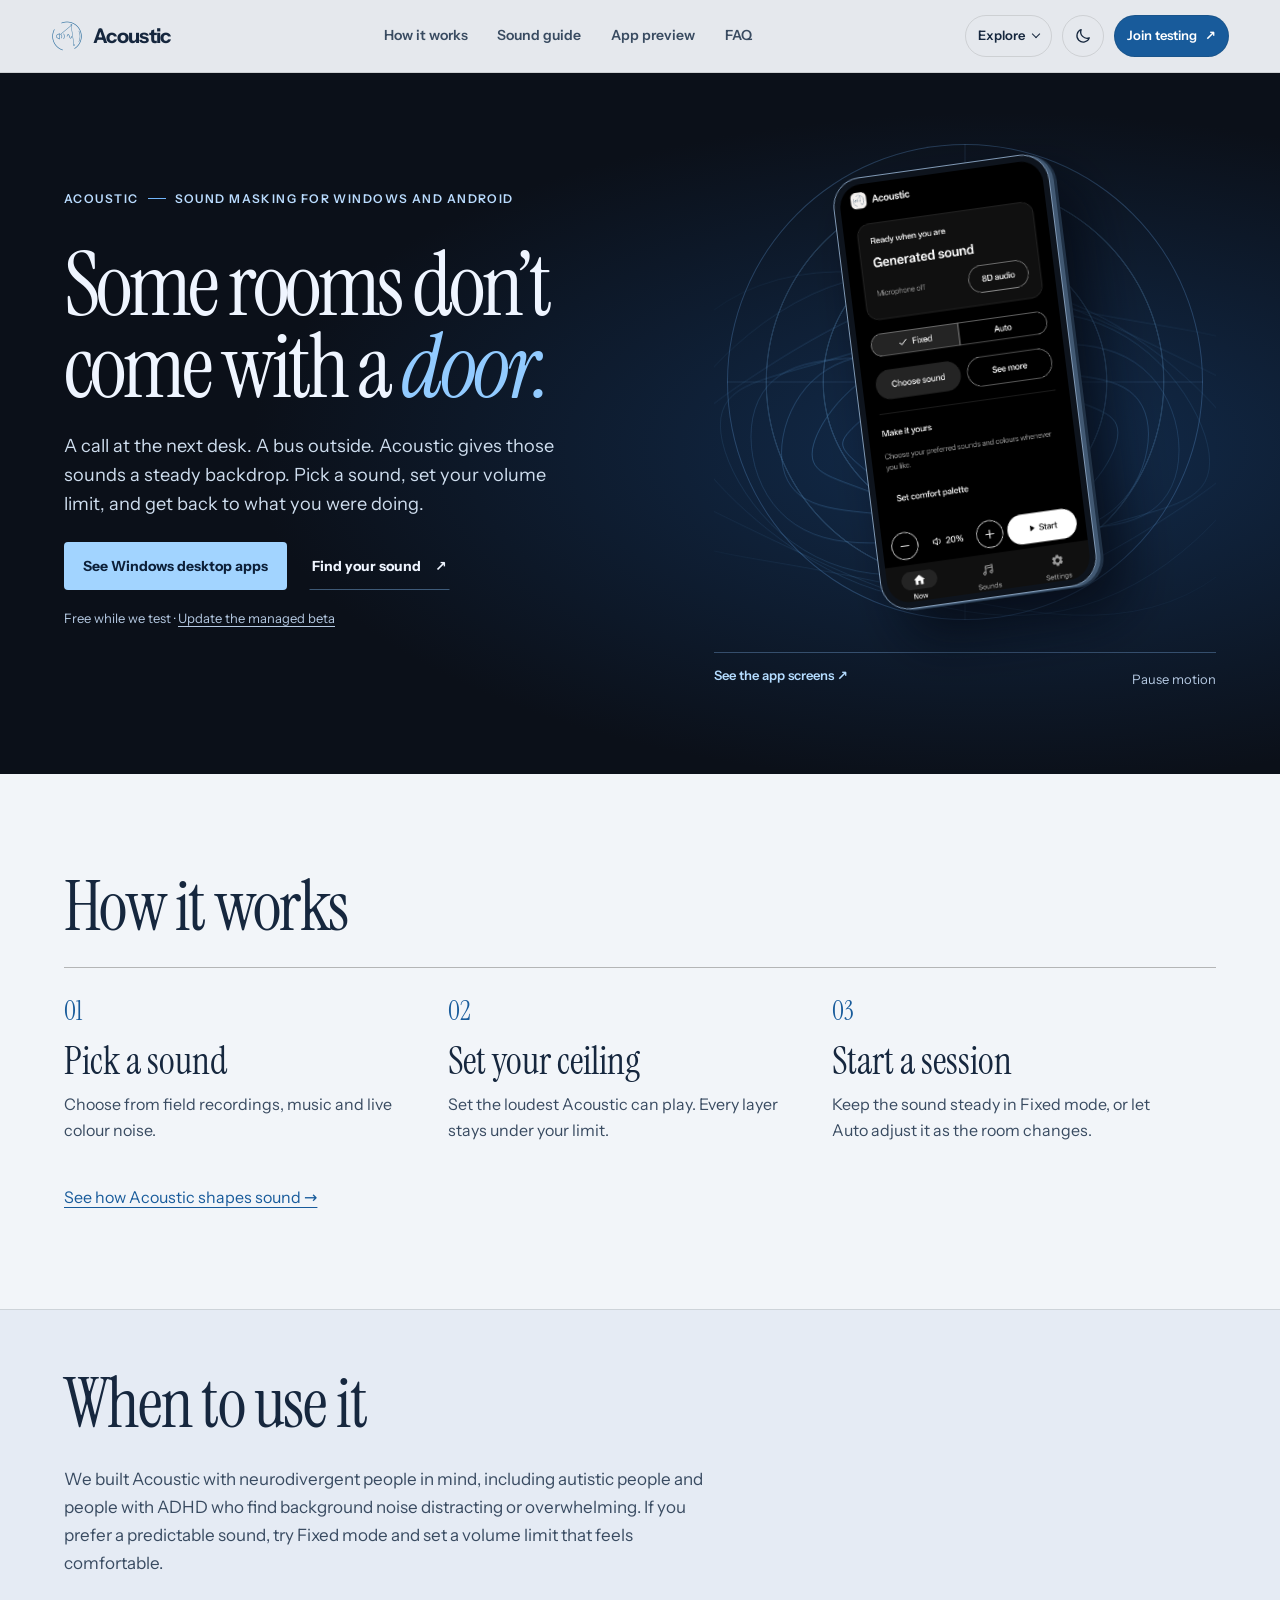
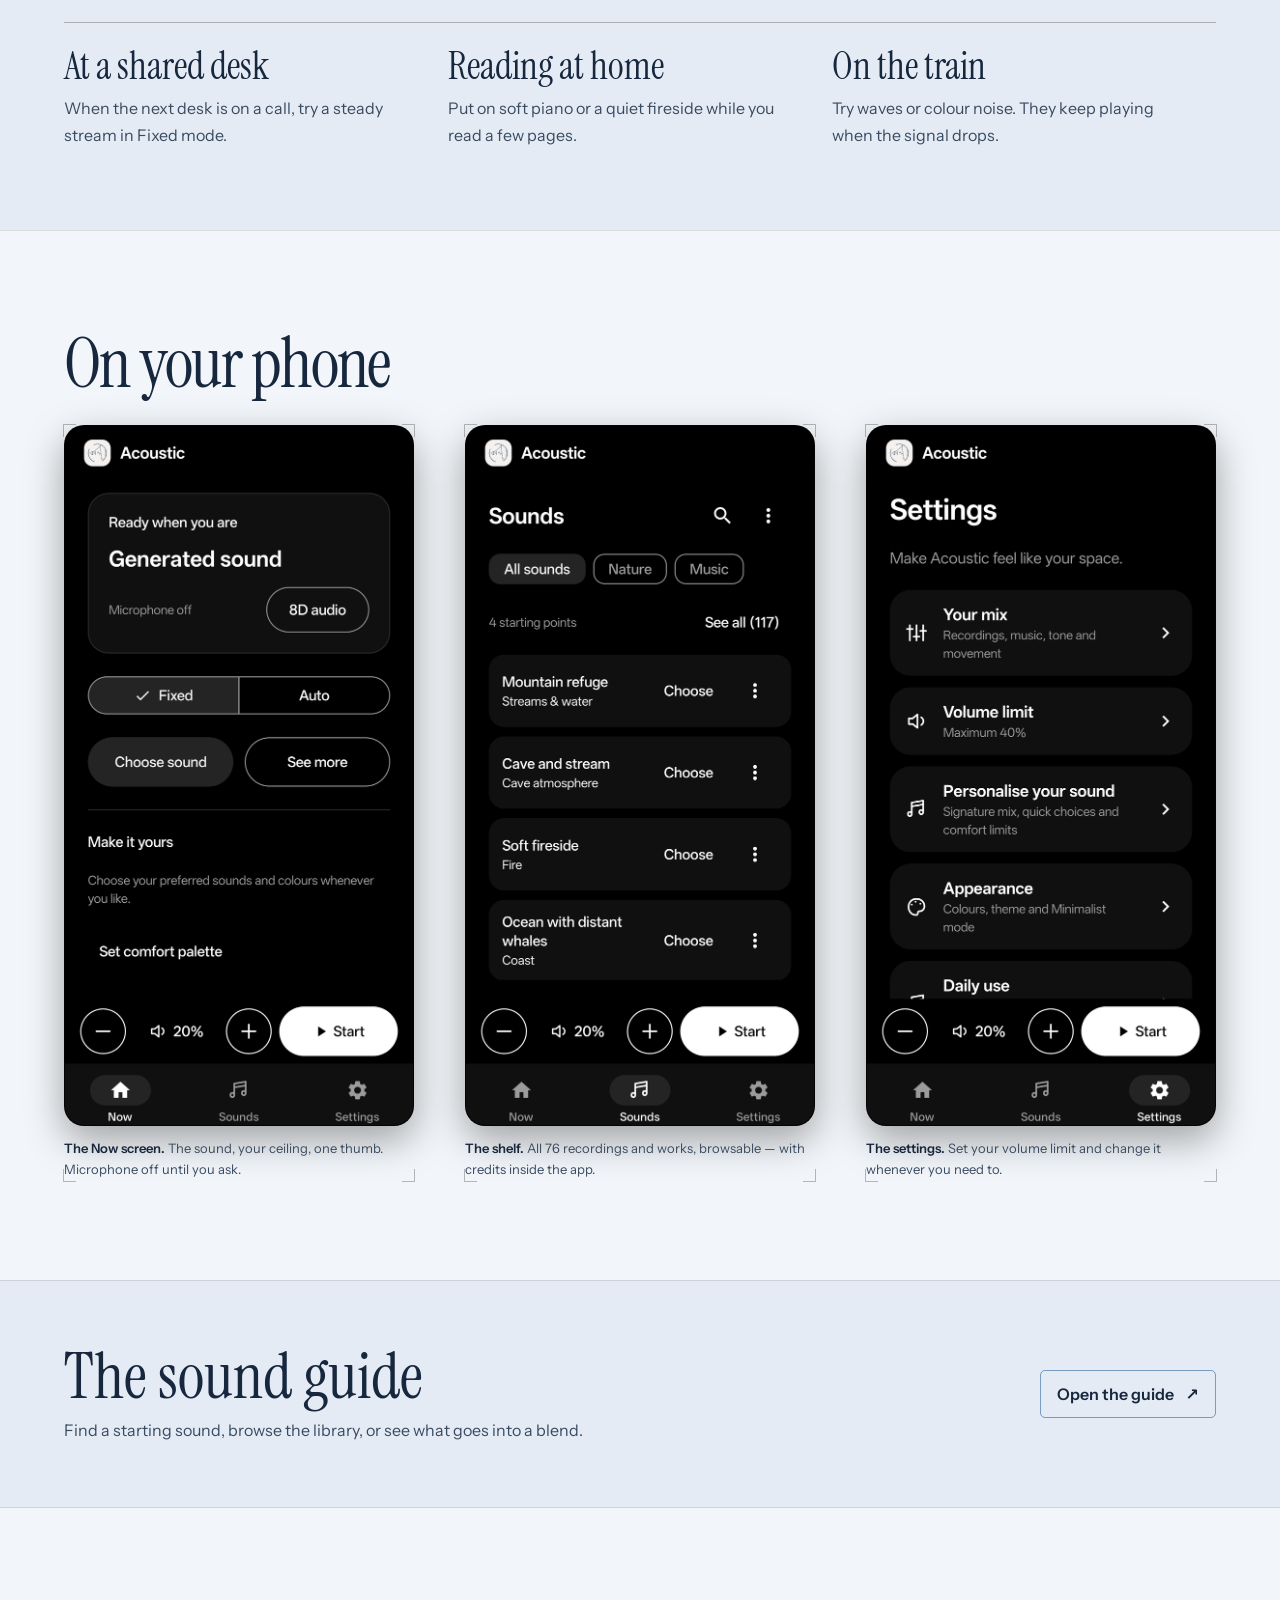
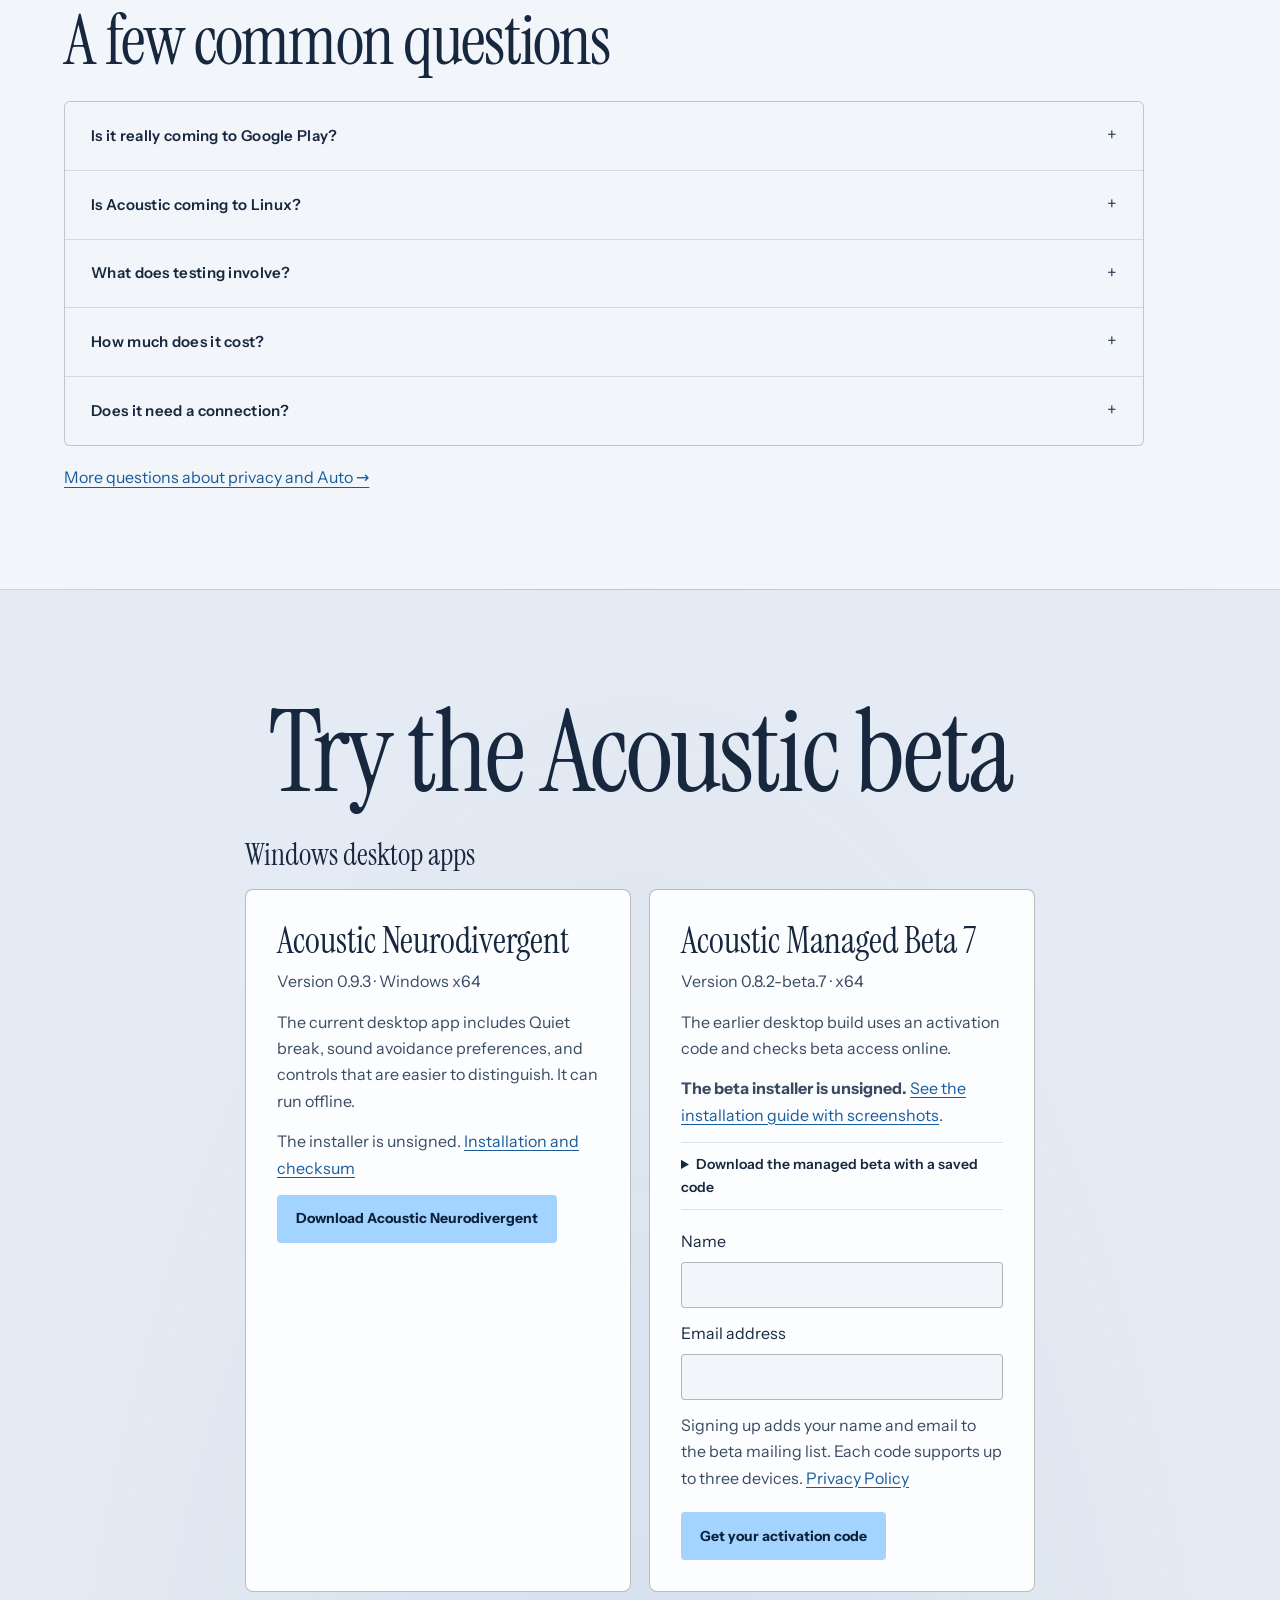
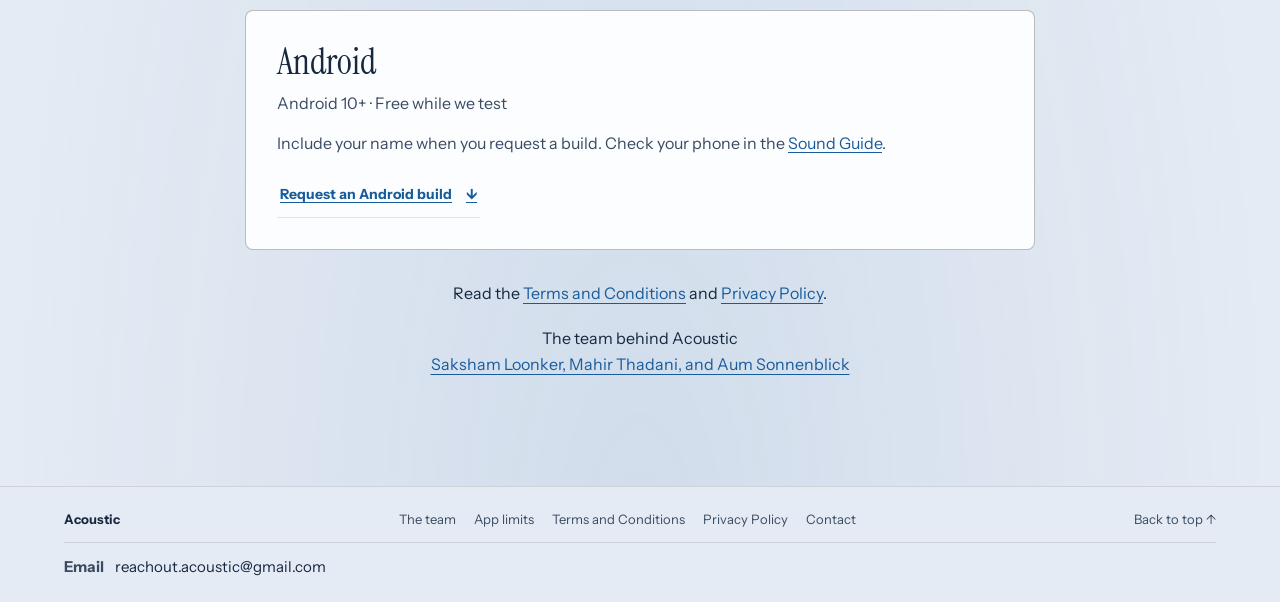
==== commit 2d90c5a8: "Publish the Acoustic Neurodivergent Windows installer" ====
--- a/index.html
+++ b/index.html
@@ -163,7 +163,7 @@
         </details>
         <details>
           <summary><span>What does testing involve?</span><span class="pm" aria-hidden="true">+</span></summary>
-          <p>Request the <a href="#windows-neurodivergent">Neurodivergent build</a> or an <a href="#android-beta">Android build</a> by email. For the <a href="#windows-beta">managed Windows beta</a>, sign up to get an activation code and installer. You can stop testing at any time.</p>
+          <p><a href="#windows-neurodivergent">Download Acoustic Neurodivergent</a> for Windows, or <a href="#android-beta">request an Android build</a> by email. For the <a href="#windows-beta">managed Windows beta</a>, sign up to get an activation code and installer. You can stop testing at any time.</p>
         </details>
         <details>
           <summary><span>How much does it cost?</span><span class="pm" aria-hidden="true">+</span></summary>
@@ -185,8 +185,8 @@
         <h4>Acoustic Neurodivergent</h4>
         <p>Version 0.9.3 &middot; Windows x64</p>
         <p>The current desktop app includes Quiet break, sound avoidance preferences, and controls that are easier to distinguish. It can run offline.</p>
-        <p>Include your name when you email us to request a build.</p>
-        <a class="btn-secondary" href="mailto:reachout.acoustic@gmail.com?subject=Acoustic%20Neurodivergent%200.9.3%20Windows%20build">Request the Neurodivergent build</a>
+        <p>The installer is unsigned. <a href="guide.html#windows-neurodivergent-install">Installation and checksum</a></p>
+        <a class="btn-primary" href="/windows-neurodivergent-installer">Download Acoustic Neurodivergent</a>
       </div>
       <div class="beta-option" id="windows-beta">
         <h4>Acoustic Managed Beta 7</h4>
--- a/styles.css
+++ b/styles.css
@@ -816,7 +816,7 @@
   font: 400 clamp(28px, 4vw, 36px)/1.1 var(--serif); margin-bottom: 8px;
 }
 .beta-option p { color: var(--dim); font-size: 1rem; margin-bottom: 14px; }
-.beta-option a { color: var(--accent); text-decoration: underline; text-underline-offset: 3px; }
+.beta-option a:not(.btn-primary) { color: var(--accent); text-decoration: underline; text-underline-offset: 3px; }
 .beta-option form { display: grid; gap: 7px; }
 .beta-option input {
   width: 100%; padding: 9px 11px; margin-bottom: 5px; border: 1px solid var(--line-strong);
@@ -840,7 +840,7 @@
 .windows-install-checksum summary { cursor: pointer; margin-bottom: 12px; }
 .windows-install-checksum code { overflow-wrap: anywhere; }
 .windows-install-checksum p:has(code:empty) { display: none; }
-#windows-install a { color: var(--accent); text-decoration: underline; text-underline-offset: 3px; }
+:is(#windows-install, #windows-neurodivergent-install) a { color: var(--accent); text-decoration: underline; text-underline-offset: 3px; }
 #windowsBetaResult > p { margin-block: 10px; }
 #windowsBetaCode { font-family: ui-monospace, monospace; }
 .beta-status:empty { display: none; }
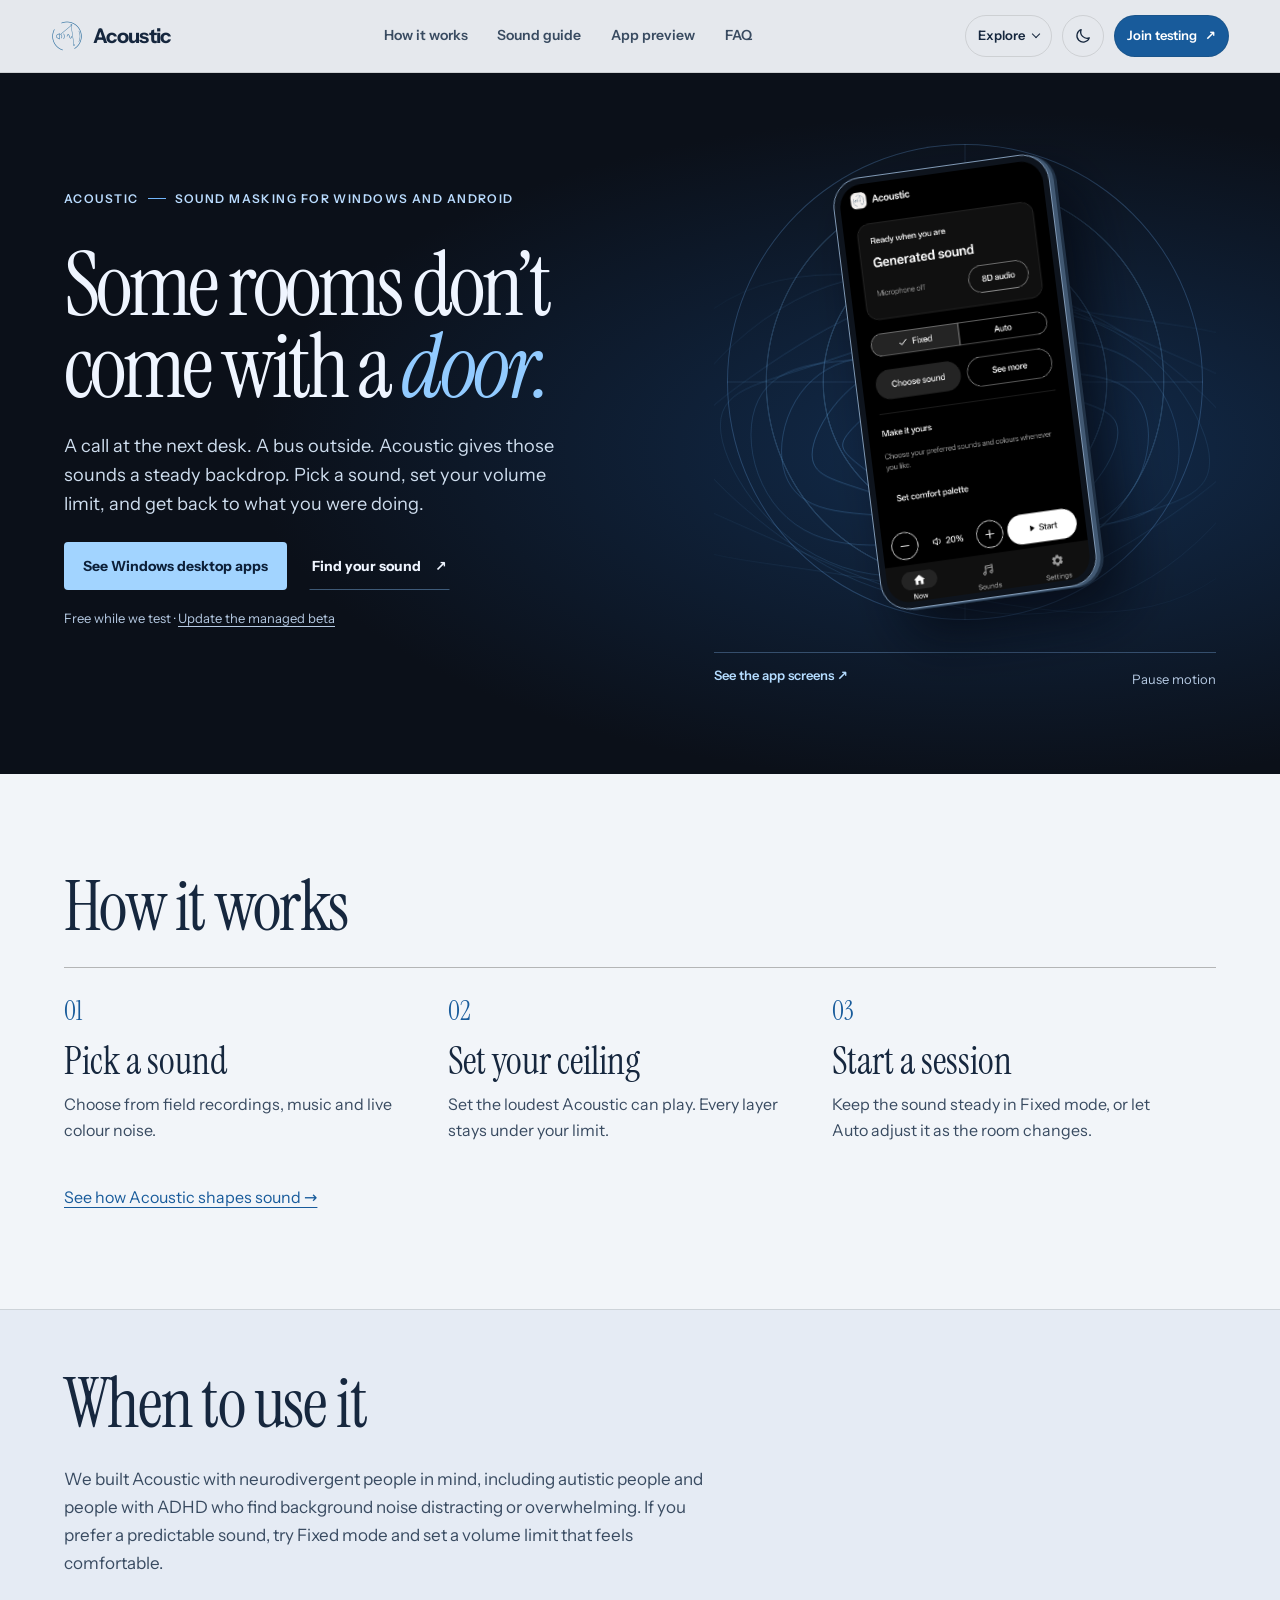
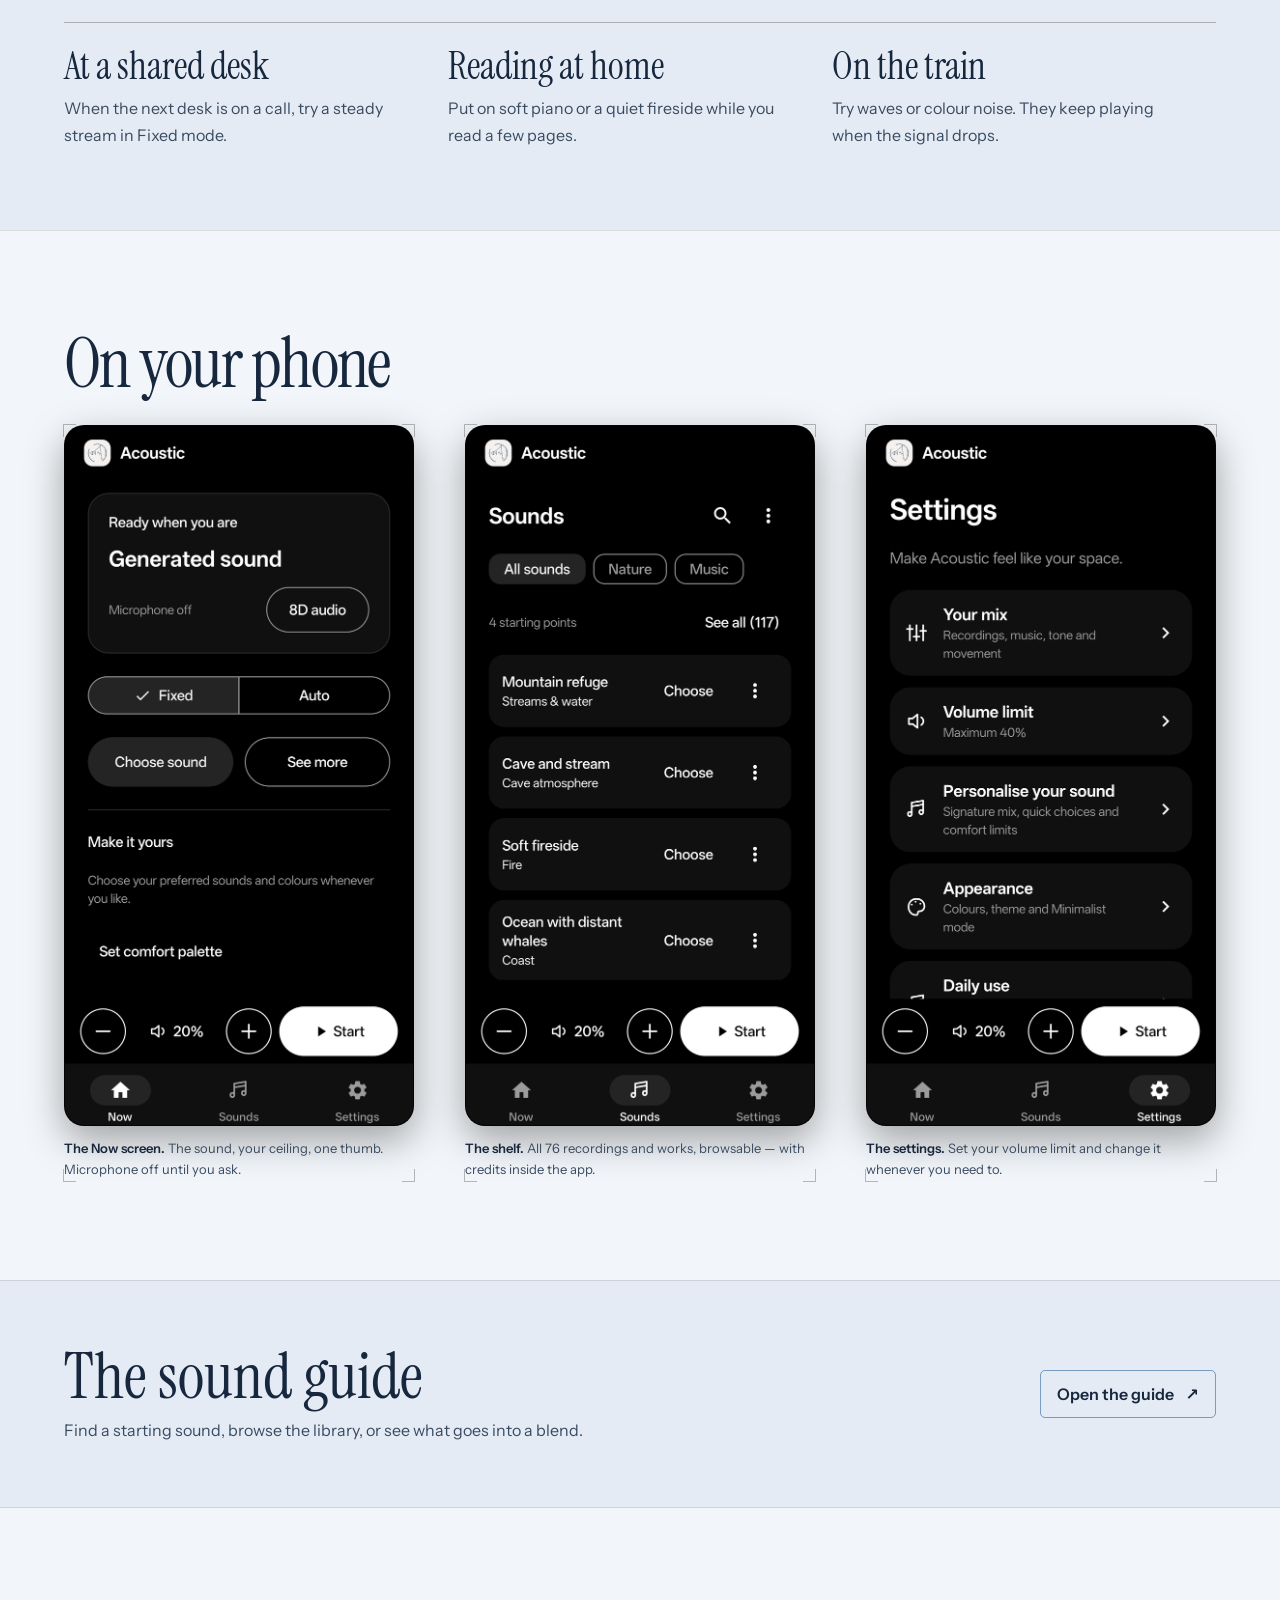
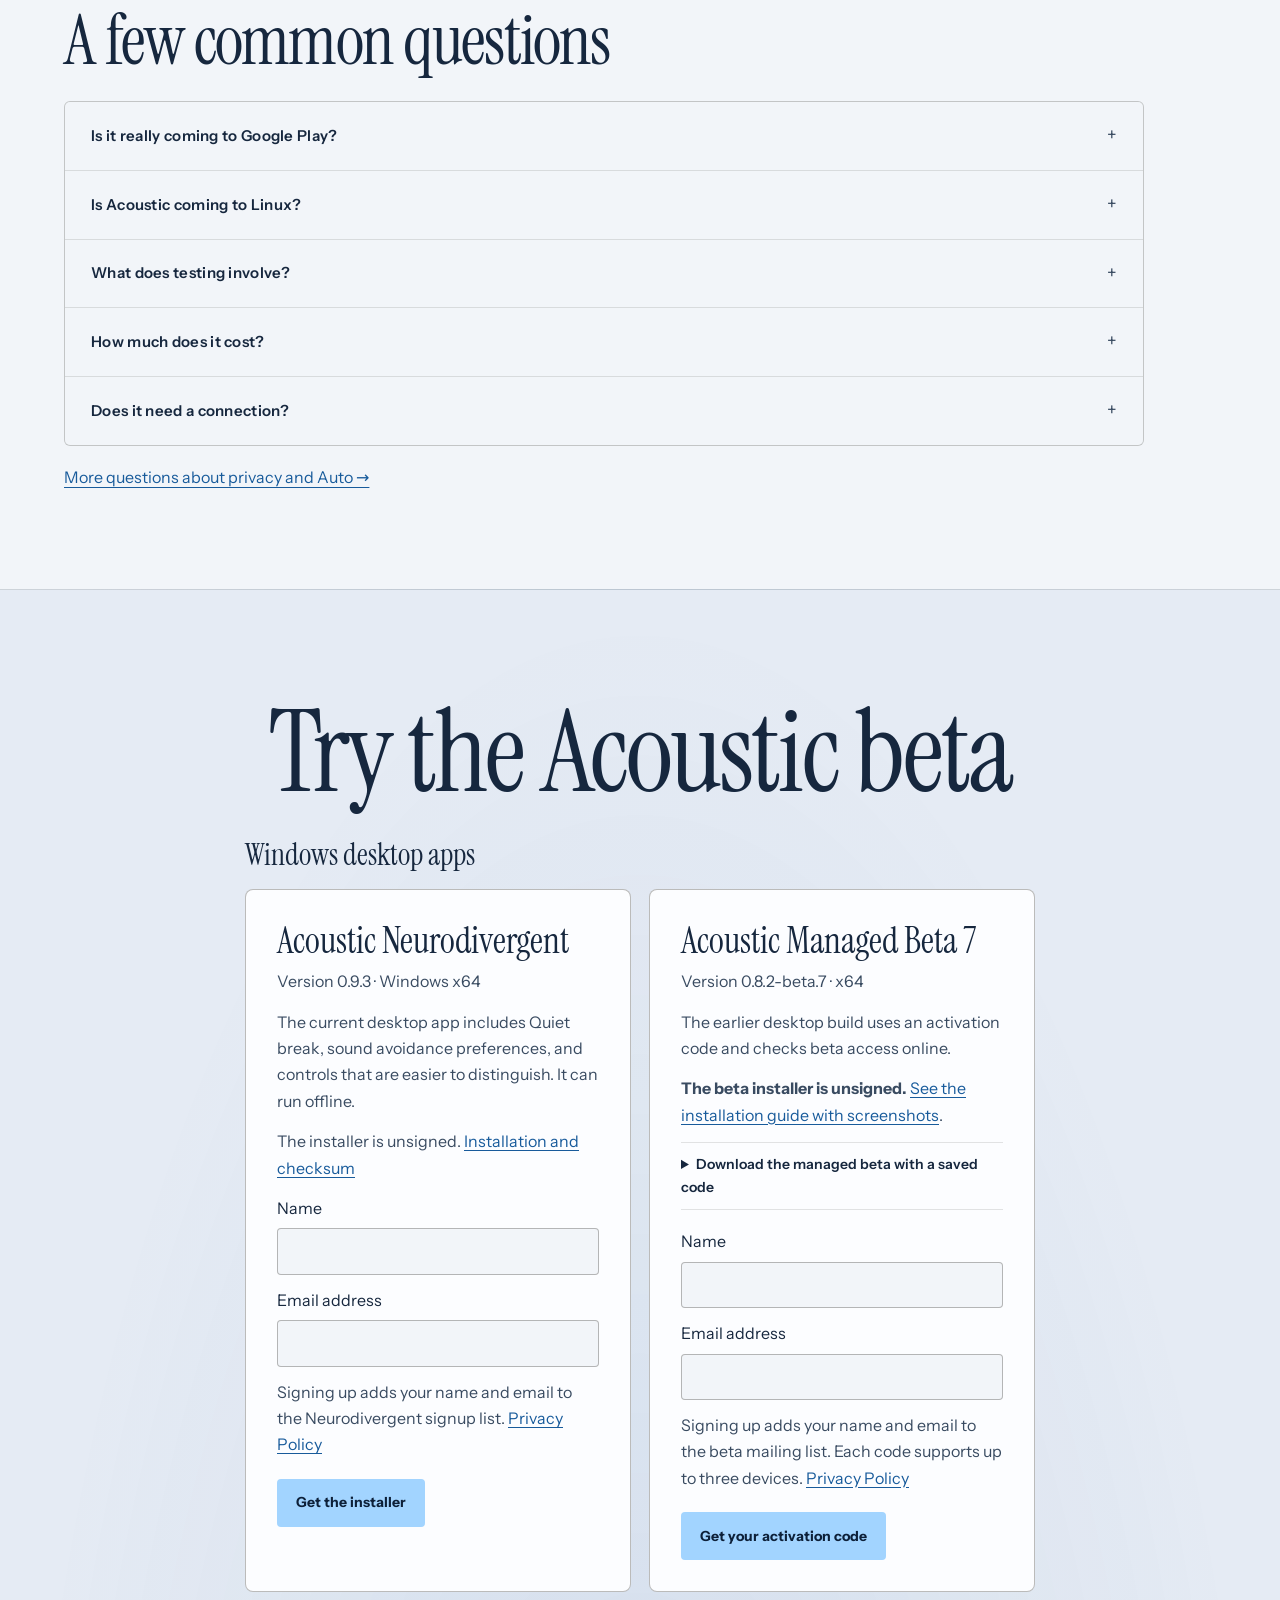
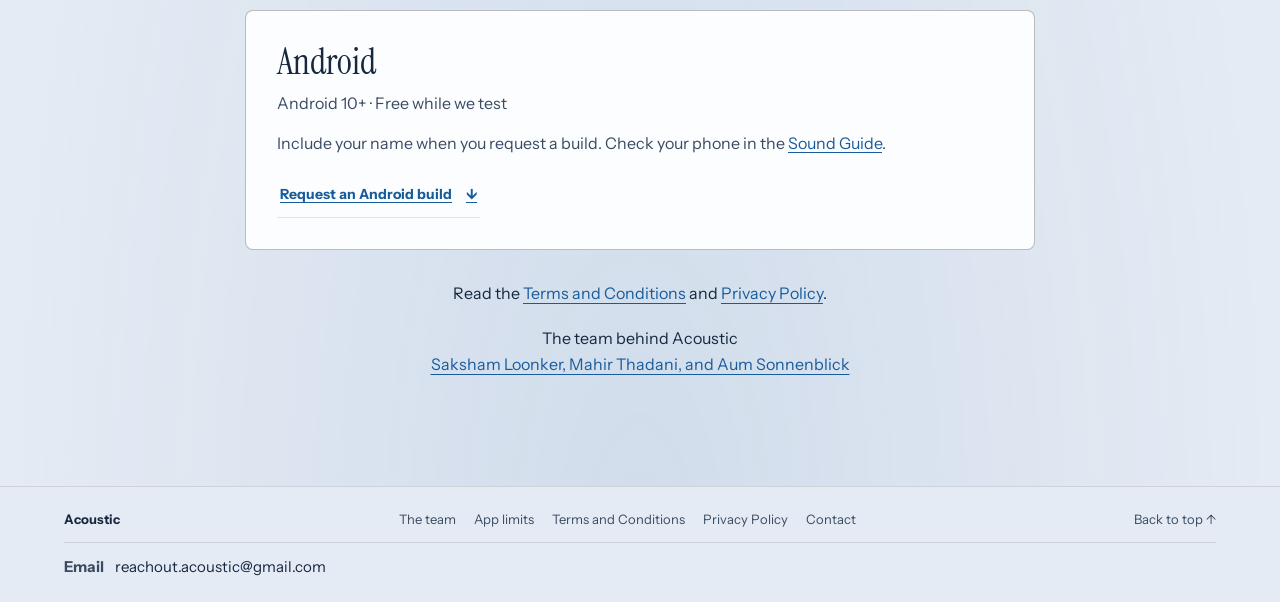
==== commit eaa463c3: "Collect Neurodivergent installer signups separately" ====
--- a/index.html
+++ b/index.html
@@ -163,7 +163,7 @@
         </details>
         <details>
           <summary><span>What does testing involve?</span><span class="pm" aria-hidden="true">+</span></summary>
-          <p><a href="#windows-neurodivergent">Download Acoustic Neurodivergent</a> for Windows, or <a href="#android-beta">request an Android build</a> by email. For the <a href="#windows-beta">managed Windows beta</a>, sign up to get an activation code and installer. You can stop testing at any time.</p>
+          <p>Sign up to download <a href="#windows-neurodivergent">Acoustic Neurodivergent</a> or the <a href="#windows-beta">managed Windows beta</a>. The managed beta also gives you an activation code. <a href="#android-beta">Request Android builds</a> by email. You can stop testing at any time.</p>
         </details>
         <details>
           <summary><span>How much does it cost?</span><span class="pm" aria-hidden="true">+</span></summary>
@@ -186,7 +186,18 @@
         <p>Version 0.9.3 &middot; Windows x64</p>
         <p>The current desktop app includes Quiet break, sound avoidance preferences, and controls that are easier to distinguish. It can run offline.</p>
         <p>The installer is unsigned. <a href="guide.html#windows-neurodivergent-install">Installation and checksum</a></p>
-        <a class="btn-primary" href="/windows-neurodivergent-installer">Download Acoustic Neurodivergent</a>
+        <form id="windowsNeurodivergentForm" method="post" action="https://qsycldeqkdgteccdpsty.supabase.co/functions/v1/windows-neurodivergent">
+          <label for="neurodivergentName">Name</label>
+          <input id="neurodivergentName" name="name" autocomplete="name" maxlength="120" required>
+          <label for="neurodivergentEmail">Email address</label>
+          <input id="neurodivergentEmail" name="email" type="email" autocomplete="email" maxlength="254" required>
+          <div hidden><input name="website" tabindex="-1" autocomplete="off"></div>
+          <p>Signing up adds your name and email to the Neurodivergent signup list. <a href="legal.html#privacy">Privacy Policy</a></p>
+          <button class="btn-primary" type="submit" disabled>Get the installer</button>
+          <p class="beta-status" id="windowsNeurodivergentStatus" role="status"></p>
+          <a id="windowsNeurodivergentDownload" class="btn-primary" hidden>Download Acoustic Neurodivergent</a>
+          <noscript><p>Enable JavaScript to sign up and download Acoustic Neurodivergent.</p></noscript>
+        </form>
       </div>
       <div class="beta-option" id="windows-beta">
         <h4>Acoustic Managed Beta 7</h4>
--- a/styles.css
+++ b/styles.css
@@ -827,8 +827,8 @@
 .beta-update { border-block: 1px solid var(--line); padding-block: 10px; margin-bottom: 18px; }
 .beta-update summary { cursor: pointer; font-size: 14px; font-weight: 600; }
 .beta-update > p { margin: 10px 0; }
-.beta-update form a { justify-self: start; }
-.beta-update form a[hidden] { display: none; }
+.beta-option form > a.btn-primary { justify-self: start; }
+.beta-option form > a[hidden] { display: none; }
 .windows-install-steps { display: grid; gap: 24px; padding-inline-start: 1.6rem; }
 .windows-install-steps li::marker { color: var(--accent); font-weight: 700; }
 .windows-install-steps h3 { margin-block: 0 6px; }
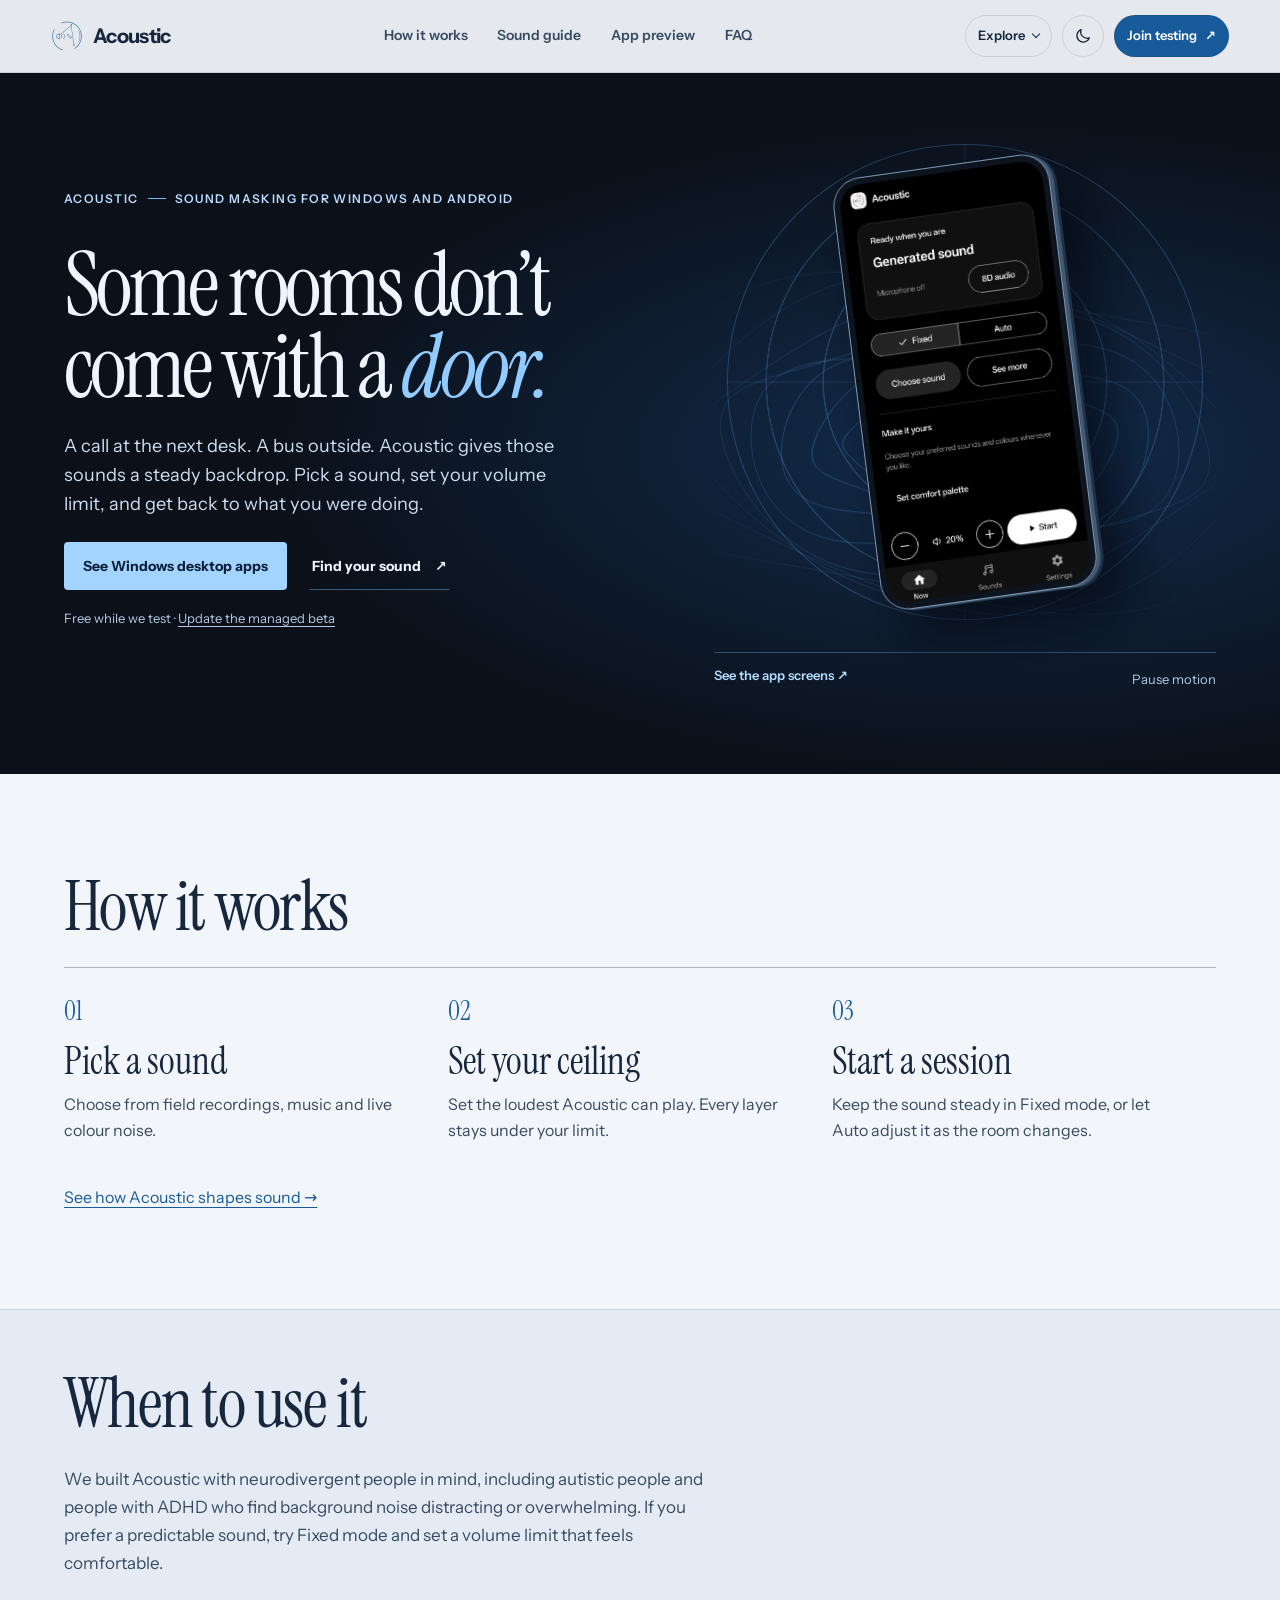
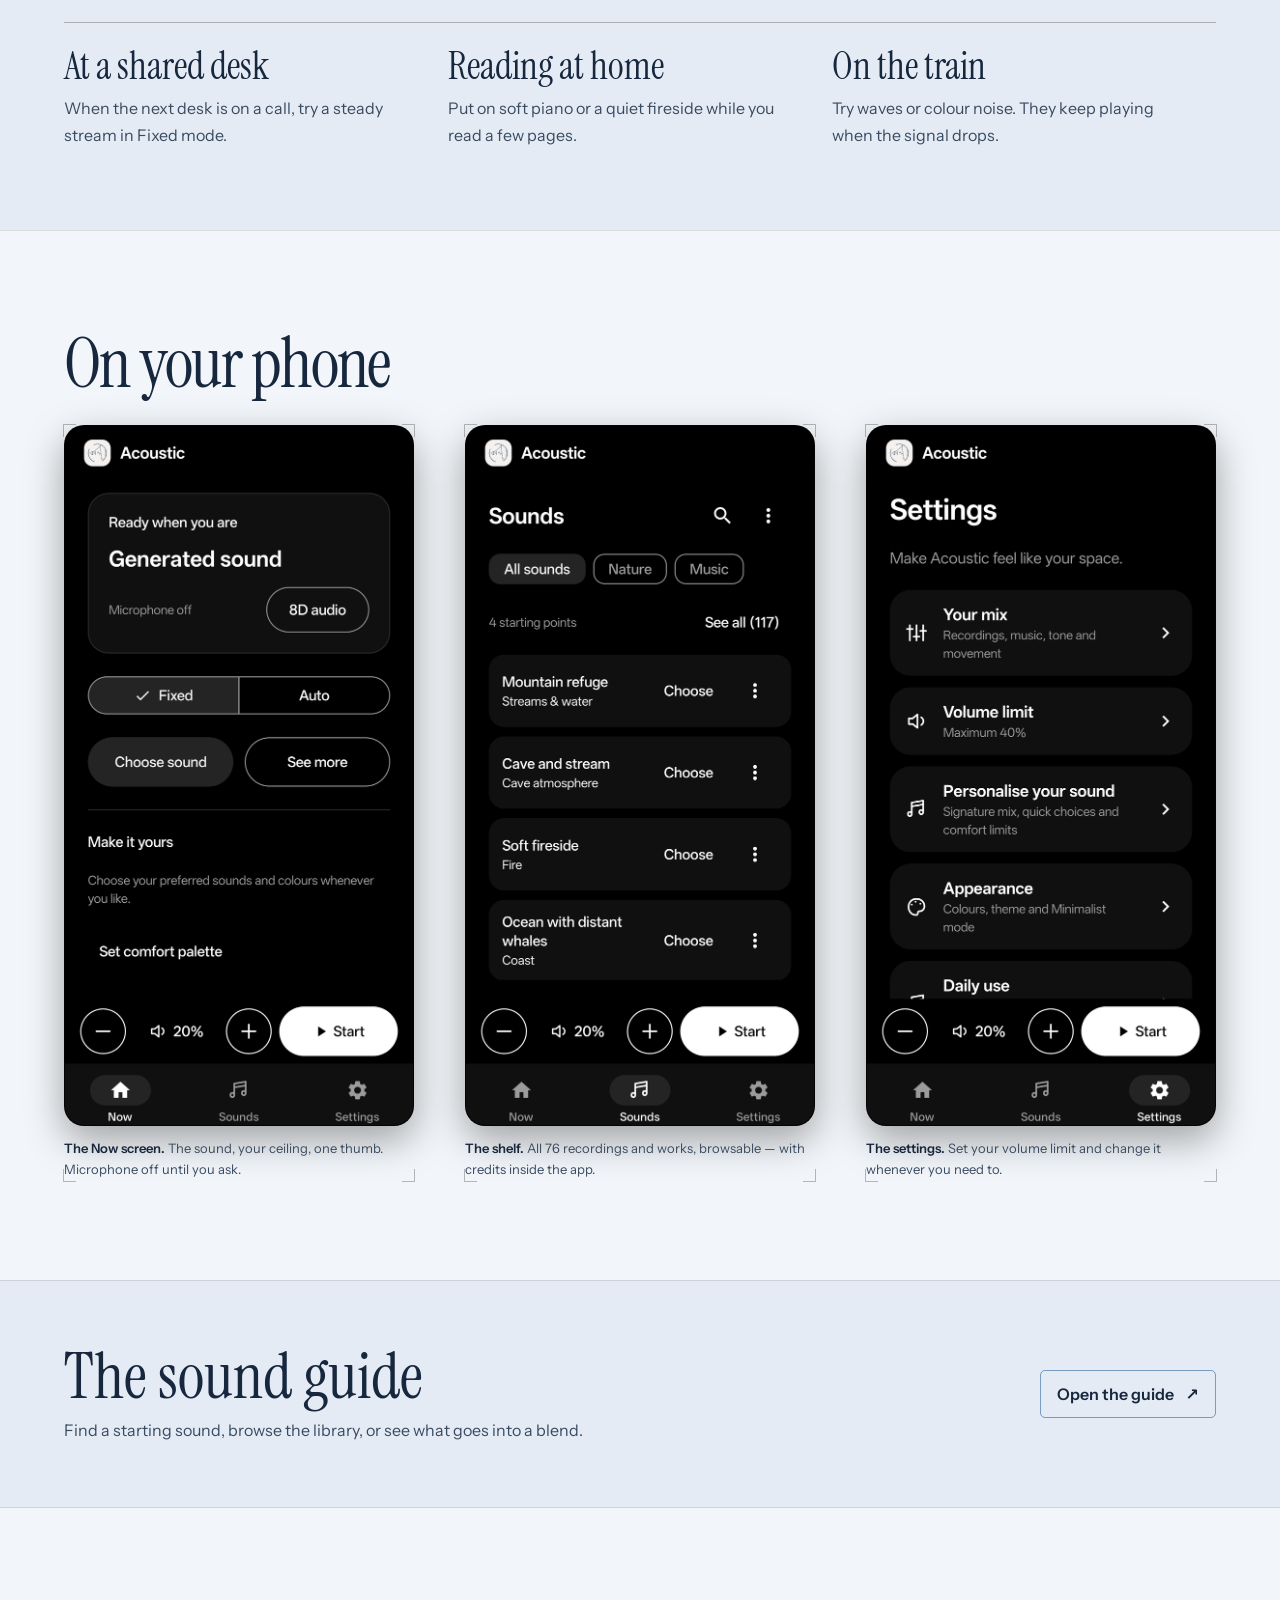
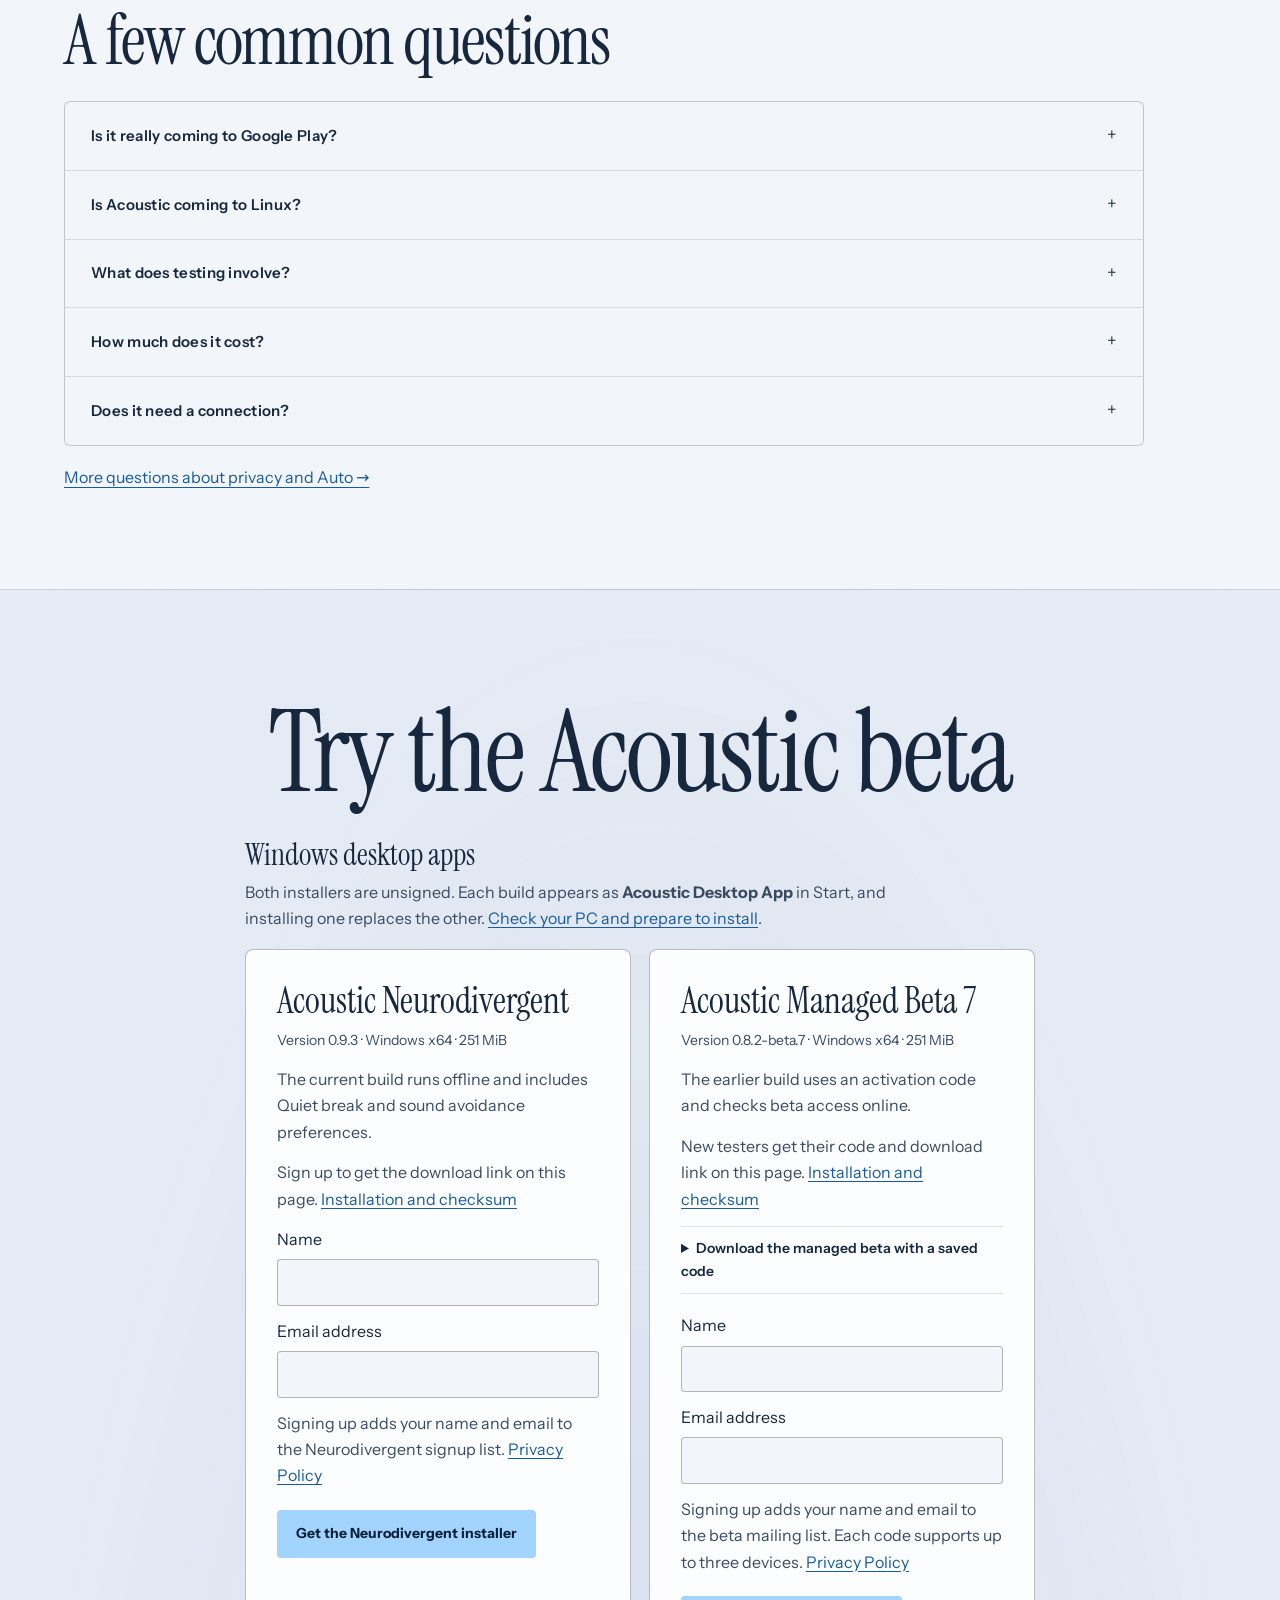
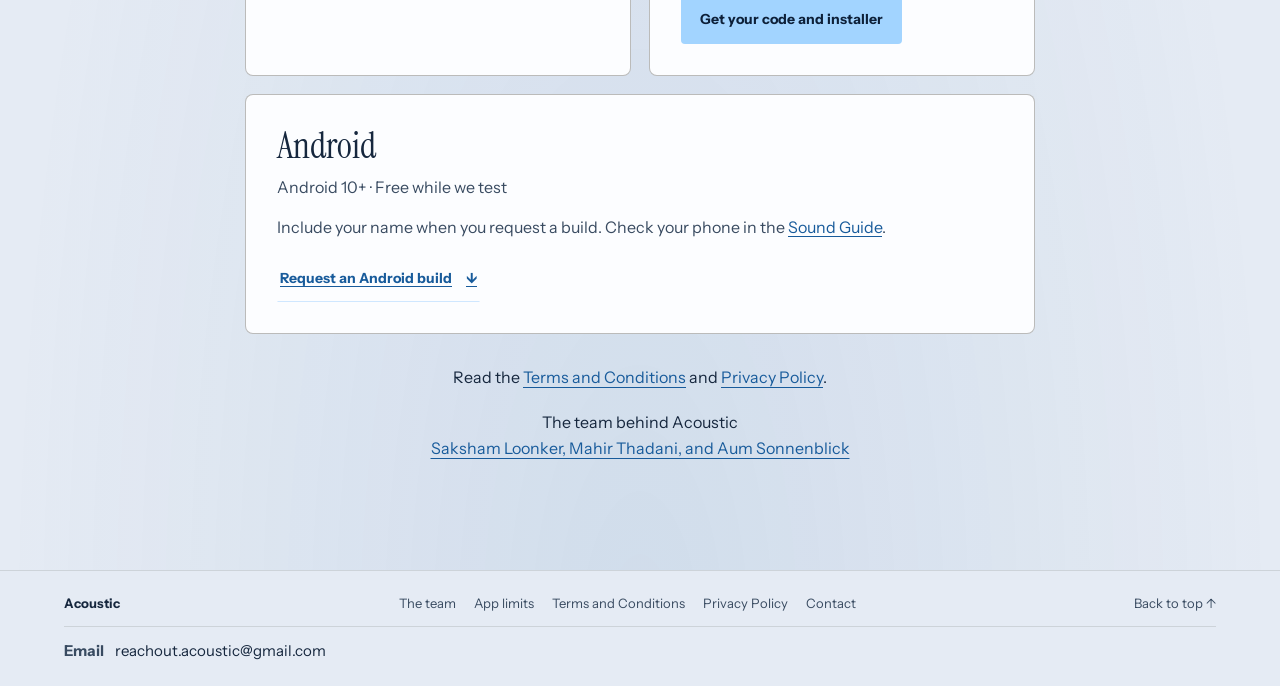
==== commit 3a13d5ca: "Improve both Windows installation flows" ====
--- a/index.html
+++ b/index.html
@@ -180,12 +180,15 @@
   <section class="access" id="get">
     <h2 class="access-title">Try the Acoustic beta</h2>
     <div class="beta-options">
-      <h3 class="desktop-options-title" id="windows-desktop">Windows desktop apps</h3>
+      <div class="desktop-options-intro" id="windows-desktop">
+        <h3>Windows desktop apps</h3>
+        <p>Both installers are unsigned. Each build appears as <strong>Acoustic Desktop App</strong> in Start, and installing one replaces the other. <a href="guide.html#windows-before-install">Check your PC and prepare to install</a>.</p>
+      </div>
       <div class="beta-option" id="windows-neurodivergent">
         <h4>Acoustic Neurodivergent</h4>
-        <p>Version 0.9.3 &middot; Windows x64</p>
-        <p>The current desktop app includes Quiet break, sound avoidance preferences, and controls that are easier to distinguish. It can run offline.</p>
-        <p>The installer is unsigned. <a href="guide.html#windows-neurodivergent-install">Installation and checksum</a></p>
+        <p class="beta-version">Version 0.9.3 &middot; Windows x64 &middot; 251 MiB</p>
+        <p>The current build runs offline and includes Quiet break and sound avoidance preferences.</p>
+        <p>Sign up to get the download link on this page. <a href="guide.html#windows-neurodivergent-install">Installation and checksum</a></p>
         <form id="windowsNeurodivergentForm" method="post" action="https://qsycldeqkdgteccdpsty.supabase.co/functions/v1/windows-neurodivergent">
           <label for="neurodivergentName">Name</label>
           <input id="neurodivergentName" name="name" autocomplete="name" maxlength="120" required>
@@ -193,7 +196,7 @@
           <input id="neurodivergentEmail" name="email" type="email" autocomplete="email" maxlength="254" required>
           <div hidden><input name="website" tabindex="-1" autocomplete="off"></div>
           <p>Signing up adds your name and email to the Neurodivergent signup list. <a href="legal.html#privacy">Privacy Policy</a></p>
-          <button class="btn-primary" type="submit" disabled>Get the installer</button>
+          <button class="btn-primary" type="submit" disabled>Get the Neurodivergent installer</button>
           <p class="beta-status" id="windowsNeurodivergentStatus" role="status"></p>
           <a id="windowsNeurodivergentDownload" class="btn-primary" hidden>Download Acoustic Neurodivergent</a>
           <noscript><p>Enable JavaScript to sign up and download Acoustic Neurodivergent.</p></noscript>
@@ -201,16 +204,17 @@
       </div>
       <div class="beta-option" id="windows-beta">
         <h4>Acoustic Managed Beta 7</h4>
-        <p data-windows-version>Version 0.8.2-beta.7 &middot; x64</p>
-        <p>The earlier desktop build uses an activation code and checks beta access online.</p>
-        <p><strong>The beta installer is unsigned.</strong> <a href="guide.html#windows-install">See the installation guide with screenshots</a>.</p>
+        <p class="beta-version" data-windows-version>Version 0.8.2-beta.7 &middot; Windows x64 &middot; 251 MiB</p>
+        <p>The earlier build uses an activation code and checks beta access online.</p>
+        <p>New testers get their code and download link on this page. <a href="guide.html#windows-install">Installation and checksum</a></p>
         <details class="beta-update" id="windows-update">
           <summary>Download the managed beta with a saved code</summary>
-          <p>Use your saved activation code to download the managed beta installer. Quit Acoustic before running the installer. If an older beta build rejects your code, update and use the same code again.</p>
+          <p>Use the same code to download or reinstall the managed beta. If you&rsquo;ve lost your code, <a href="#contact">contact Acoustic</a>.</p>
           <form id="windowsUpdateForm" method="post" action="https://qsycldeqkdgteccdpsty.supabase.co/functions/v1/windows-beta">
             <label for="windowsUpdateCode">Saved activation code</label>
-            <input id="windowsUpdateCode" name="activationCode" type="text" autocomplete="off" spellcheck="false" autocapitalize="off" maxlength="64" required>
-            <button class="btn-primary" type="submit" disabled>Get the installer</button>
+            <input id="windowsUpdateCode" name="activationCode" type="text" autocomplete="off" spellcheck="false" autocapitalize="off" maxlength="64" aria-describedby="windowsUpdateCodeHint" required>
+            <p class="beta-hint" id="windowsUpdateCodeHint">Paste the full 48-character code.</p>
+            <button class="btn-primary" type="submit" disabled>Get the managed beta installer</button>
             <p class="beta-status" id="windowsUpdateStatus" role="status"></p>
             <a id="windowsUpdateDownload" class="btn-primary" hidden>Download the managed beta</a>
           </form>
@@ -223,13 +227,13 @@
           <input id="betaEmail" name="email" type="email" autocomplete="email" maxlength="254" required>
           <div hidden><input name="website" tabindex="-1" autocomplete="off"></div>
           <p>Signing up adds your name and email to the beta mailing list. Each code supports up to three devices. <a href="legal.html#privacy">Privacy Policy</a></p>
-          <button class="btn-primary" type="submit" disabled>Get your activation code</button>
+          <button class="btn-primary" type="submit" disabled>Get your code and installer</button>
           <p class="beta-status" id="windowsBetaStatus" role="status"></p>
           <div id="windowsBetaResult" hidden>
             <label for="windowsBetaCode">Your activation code</label>
             <input id="windowsBetaCode" type="text" readonly spellcheck="false">
             <button id="windowsBetaCopy" type="button">Copy code</button>
-            <p>Save this code somewhere private. After installing, paste it into Acoustic and choose <b>Check access</b>.</p>
+            <p>Save this code somewhere private before closing the page. After installing, paste it into Acoustic and choose <b>Check access</b>.</p>
             <a id="windowsBetaDownload" class="btn-primary">Download the managed beta</a>
           </div>
           <noscript><p>Enable JavaScript to sign up and download the managed beta.</p></noscript>
--- a/styles.css
+++ b/styles.css
@@ -806,8 +806,10 @@
   display: grid; grid-template-columns: repeat(2, minmax(0, 1fr)); gap: 18px;
   width: min(100%, 790px); margin-bottom: 12px; text-align: left;
 }
-.desktop-options-title, #android-beta { grid-column: 1 / -1; }
-.desktop-options-title { font: 400 30px/1.1 var(--serif); }
+.desktop-options-intro, #android-beta { grid-column: 1 / -1; }
+.desktop-options-intro h3 { font: 400 30px/1.1 var(--serif); margin-bottom: 8px; }
+.desktop-options-intro p { color: var(--dim); max-width: 62ch; }
+.desktop-options-intro a { color: var(--accent); text-decoration: underline; text-underline-offset: 3px; }
 .beta-option {
   min-width: 0; padding: clamp(18px, 4vw, 31px); border: 1px solid var(--line-strong);
   border-radius: 8px; background: var(--panel);
@@ -816,6 +818,7 @@
   font: 400 clamp(28px, 4vw, 36px)/1.1 var(--serif); margin-bottom: 8px;
 }
 .beta-option p { color: var(--dim); font-size: 1rem; margin-bottom: 14px; }
+.beta-option .beta-version, .beta-option .beta-hint { font-size: .875rem; }
 .beta-option a:not(.btn-primary) { color: var(--accent); text-decoration: underline; text-underline-offset: 3px; }
 .beta-option form { display: grid; gap: 7px; }
 .beta-option input {
@@ -833,16 +836,16 @@
 .windows-install-steps li::marker { color: var(--accent); font-weight: 700; }
 .windows-install-steps h3 { margin-block: 0 6px; }
 .windows-install-steps p, .windows-install-checksum p { max-width: 68ch; margin-block: 0 12px; }
-.windows-install-steps figure { margin: 16px 0 0; }
-.windows-install-steps img { display: block; max-width: 100%; height: auto; border: 1px solid var(--line); border-radius: 8px; }
-.windows-install-steps figcaption { margin-top: 6px; color: var(--dim); font-size: 13px; }
-.windows-install-checksum { margin-top: 32px; }
+.windows-install-steps figure, .windows-installer-example { margin: 16px 0 0; }
+:is(.windows-install-steps, .windows-installer-example) img { display: block; max-width: 100%; height: auto; border: 1px solid var(--line); border-radius: 8px; }
+:is(.windows-install-steps, .windows-installer-example) figcaption { margin-top: 6px; color: var(--dim); font-size: 13px; }
+.windows-install-checksum { margin-top: 16px; }
 .windows-install-checksum summary { cursor: pointer; margin-bottom: 12px; }
 .windows-install-checksum code { overflow-wrap: anywhere; }
-.windows-install-checksum p:has(code:empty) { display: none; }
-:is(#windows-install, #windows-neurodivergent-install) a { color: var(--accent); text-decoration: underline; text-underline-offset: 3px; }
+:is(#windows-before-install, #windows-install, #windows-neurodivergent-install, #windows-smartscreen) a { color: var(--accent); text-decoration: underline; text-underline-offset: 3px; }
 #windowsBetaResult > p { margin-block: 10px; }
+#windowsBetaResult > a[hidden] { display: none; }
 #windowsBetaCode { font-family: ui-monospace, monospace; }
-.beta-status:empty { display: none; }
+.beta-status:empty { position: absolute; }
 .beta-option .beta-status { margin: 4px 0 0; }
 @media (max-width: 650px) { .beta-options { grid-template-columns: minmax(0, 1fr); } }
